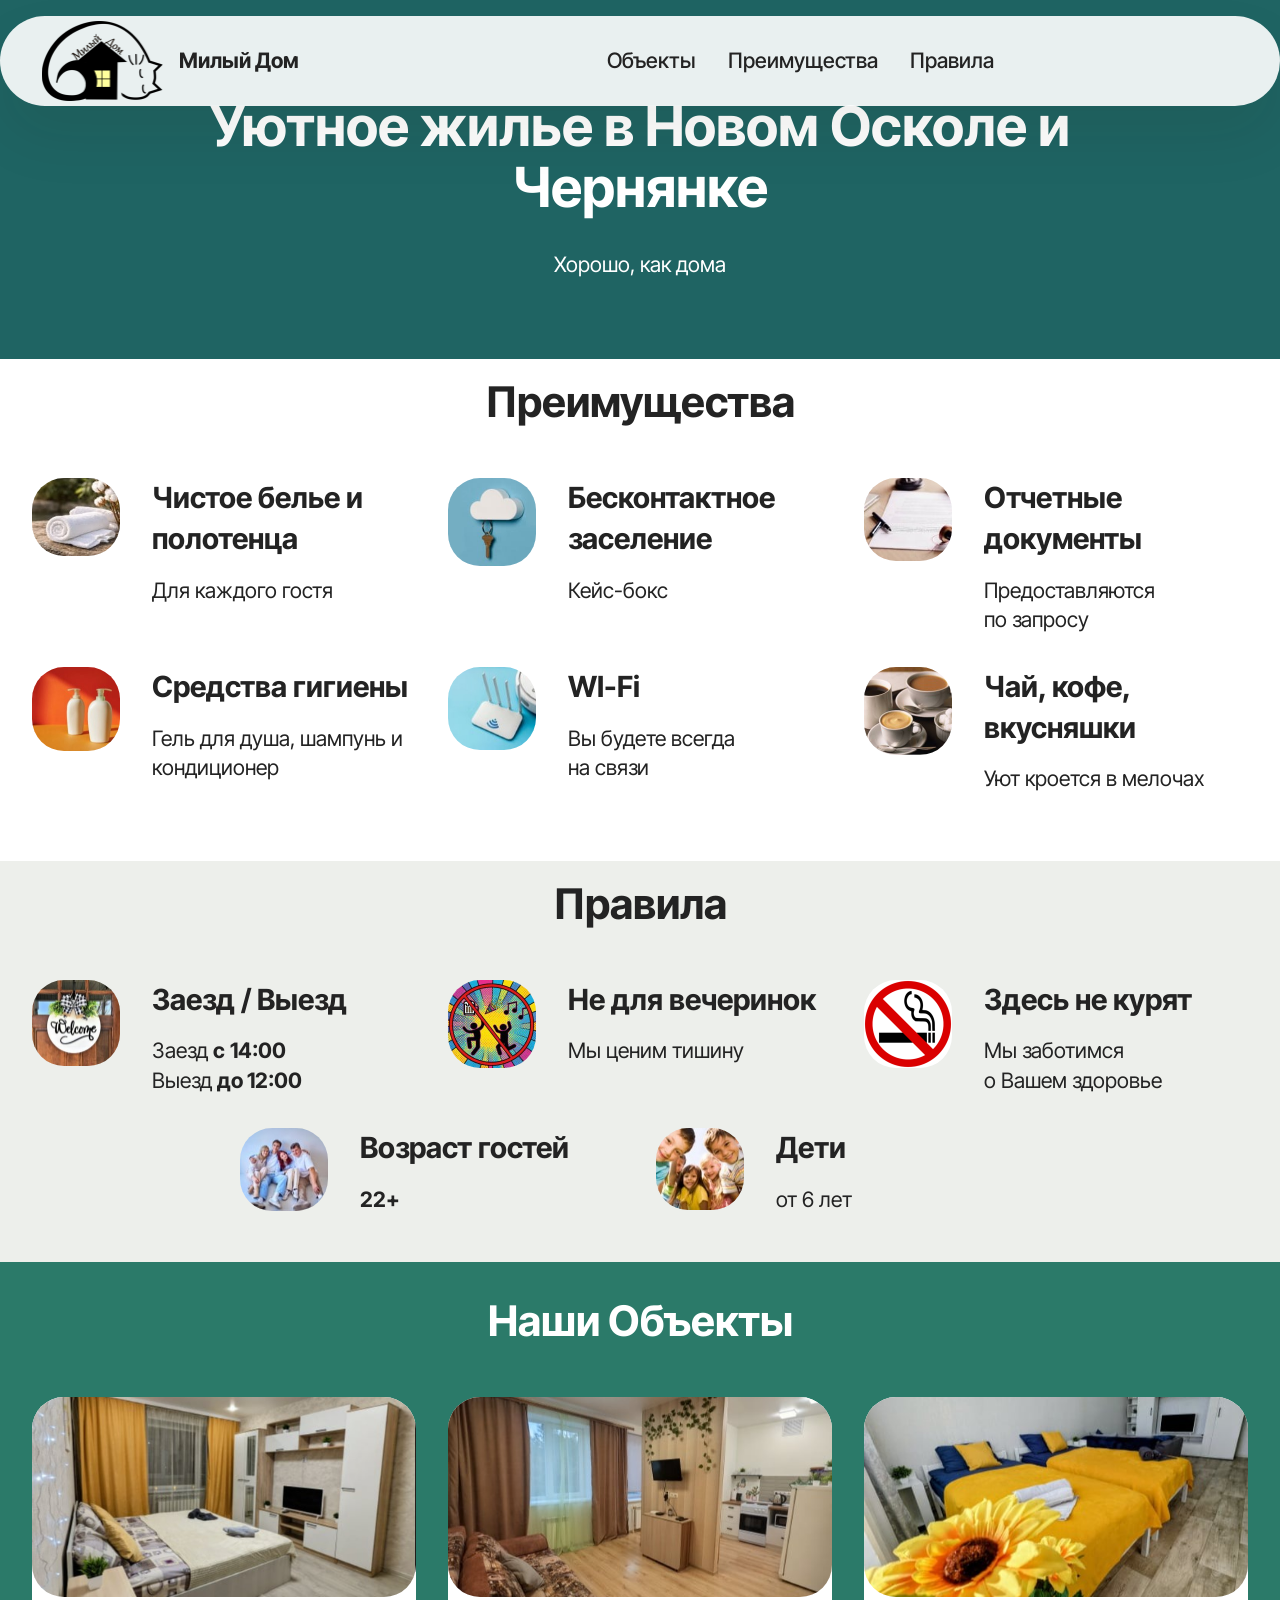
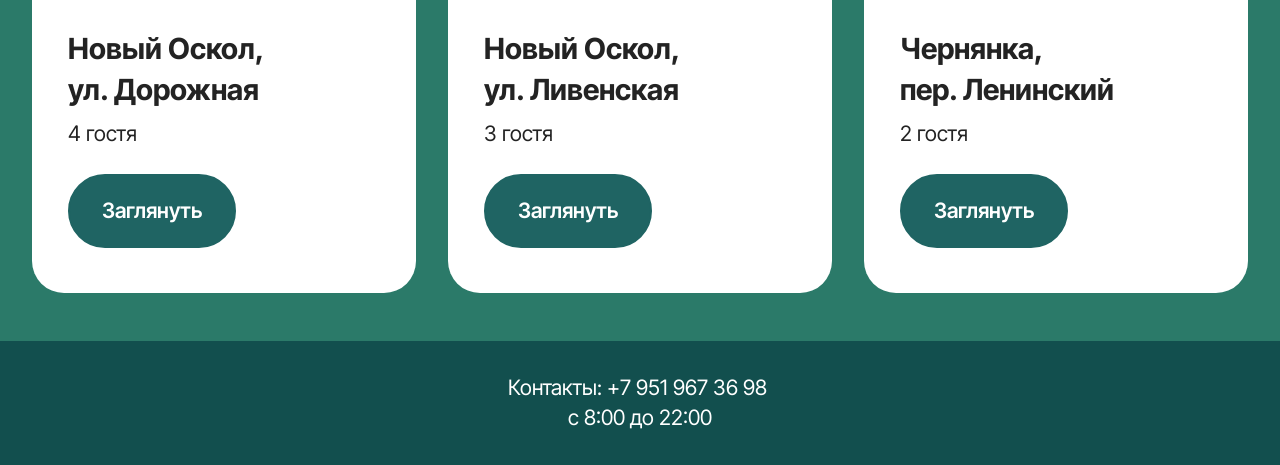
==== index.html @ 1090e9d9 "Add files via upload" ====
<!DOCTYPE html>
<html  >
<head>
  
  <meta charset="UTF-8">
  <meta http-equiv="X-UA-Compatible" content="IE=edge">
  <meta name="generator" content="Mobirise v6.1.12, mobirise.com">
  <meta name="viewport" content="width=device-width, initial-scale=1, minimum-scale=1">
  <link rel="shortcut icon" href="assets/images/mily-dom-logo-128x84.png" type="image/x-icon">
  <meta name="description" content="Аренда квартир в Новом Осколе и Чернянке посуточно от 2500 руб. Реальные фото, отчетные документы, чистота, wi-fi.">
  
  
  <title>"Милый Дом" Квартиры посуточно Новый Оскол, Чернянка</title>
  <link rel="stylesheet" href="assets/web/assets/mobirise-icons2/mobirise2.css">
  <link rel="stylesheet" href="assets/bootstrap/css/bootstrap.min.css">
  <link rel="stylesheet" href="assets/animatecss/animate.css">
  <link rel="stylesheet" href="assets/dropdown/css/style.css">
  <link rel="stylesheet" href="assets/theme/css/style.css">
  <link rel="preload" href="https://fonts.googleapis.com/css?family=Inter+Tight:100,200,300,400,500,600,700,800,900,100i,200i,300i,400i,500i,600i,700i,800i,900i&display=swap" as="style" onload="this.onload=null;this.rel='stylesheet'">
  <noscript><link rel="stylesheet" href="https://fonts.googleapis.com/css?family=Inter+Tight:100,200,300,400,500,600,700,800,900,100i,200i,300i,400i,500i,600i,700i,800i,900i&display=swap"></noscript>
  <link rel="preload" as="style" href="assets/mobirise/css/mbr-additional.css?v=zKwtSG"><link rel="stylesheet" href="assets/mobirise/css/mbr-additional.css?v=zKwtSG" type="text/css">

  
  
  
</head>
<body>
  
  <section data-bs-version="5.1" class="menu menu2 cid-tJS6tZXiPa" once="menu" id="menu02-0">
	

	<nav class="navbar navbar-dropdown navbar-fixed-top navbar-expand-lg">
		<div class="container">
			<div class="navbar-brand">
				<span class="navbar-logo">
					
						<img src="assets/images/mily-dom-logo-243x160.png" alt="Уютно там, где мурчишь :)" style="height: 5rem;">
					
				</span>
				<span class="navbar-caption-wrap"><a class="navbar-caption text-black text-primary display-4" href="index.html#header05-1">Милый Дом</a></span>
			</div>
			<button class="navbar-toggler" type="button" data-toggle="collapse" data-bs-toggle="collapse" data-target="#navbarSupportedContent" data-bs-target="#navbarSupportedContent" aria-controls="navbarNavAltMarkup" aria-expanded="false" aria-label="Toggle navigation">
				<div class="hamburger">
					<span></span>
					<span></span>
					<span></span>
					<span></span>
				</div>
			</button>
			<div class="collapse navbar-collapse" id="navbarSupportedContent">
				<ul class="navbar-nav nav-dropdown nav-right" data-app-modern-menu="true"><li class="nav-item">
						<a class="nav-link link text-black text-primary display-4" href="index.html#features04-w" aria-expanded="false">Объекты</a>
					</li><li class="nav-item">
						<a class="nav-link link text-black text-primary display-4" href="index.html#features015-m">Преимущества</a>
					</li><li class="nav-item"><a class="nav-link link text-black text-primary display-4" href="index.html#features015-1i">Правила</a></li></ul>
				
				
			</div>
		</div>
	</nav>
</section>

<section data-bs-version="5.1" class="header5 cid-tJS6uM4N87" id="header05-1">
	

	
	
	
	<div class="align-center container">
		<div class="row justify-content-center">
			<div class="col-md-12 col-lg-9">
				<h1 class="mbr-section-title mbr-fonts-style mb-4 display-1"><strong>Уютное жилье в Новом Осколе и Чернянке</strong></h1>
				<p class="mbr-text mbr-fonts-style mb-4 display-7">Хорошо, как дома</p>
				
			</div>
		</div>
		<div class="row mt-5 justify-content-center">
			
		</div>
	</div>
</section>

<section data-bs-version="5.1" class="features15 cid-tLek7gQhG7" id="features015-m">
	

	
	
	<div class="container">
		<div class="mbr-section-head mb-5">
			<h2 class="mbr-section-title mbr-fonts-style align-center mb-0 display-2">
			  <strong>Преимущества</strong></h2>
			
		  </div>
		<div class="row justify-content-center">
			<div class="item features-without-image col-12 col-lg-4 active">
				<div class="item-wrapper">
					<div class="img-wrapper">
						<img src="assets/images/chistoe-belyo-6-176x120.jpeg" alt="Чистое белье и полотенца" data-slide-to="0" data-bs-slide-to="0">
					</div>
					<div class="card-box">
						<h3 class="card-title mbr-fonts-style mb-3 display-5">
							<strong>Чистое белье и полотенца</strong></h3>
						<h5 class="card-text mbr-fonts-style display-7">Для каждого гостя</h5>
					</div>
				</div>
			</div>
			<div class="item features-without-image col-12 col-lg-4">
				<div class="item-wrapper">
					<div class="img-wrapper">
						<img src="assets/images/beskontaknoe-zaseleniye-3-176x144.jpeg" alt="Бесконтактное заселение" data-slide-to="3" data-bs-slide-to="4">
					</div>
					<div class="card-box">
						<h3 class="card-title mbr-fonts-style mb-3 display-5"><strong>Бесконтактное заселение</strong></h3>
						<h5 class="card-text mbr-fonts-style display-7">Кейс-бокс</h5>
					</div>
				</div>
			</div><div class="item features-without-image col-12 col-lg-4">
				<div class="item-wrapper">
					<div class="img-wrapper">
						<img src="assets/images/otchetny-documents-3-176x118.jpeg" alt="Отчетные документы" data-slide-to="3" data-bs-slide-to="4">
					</div>
					<div class="card-box">
						<h3 class="card-title mbr-fonts-style mb-3 display-5"><strong>Отчетные документы</strong></h3>
						<h5 class="card-text mbr-fonts-style display-7">Предоставляются <br>по запросу</h5>
					</div>
				</div>
			</div><div class="item features-without-image col-12 col-lg-4">
				<div class="item-wrapper">
					<div class="img-wrapper">
						<img src="assets/images/amenities-3-176x187.jpeg" alt="Средства гигиены" data-slide-to="4" data-bs-slide-to="3">
					</div>
					<div class="card-box">
						<h3 class="card-title mbr-fonts-style mb-3 display-5"><strong>Средства гигиены</strong></h3>
						<h5 class="card-text mbr-fonts-style display-7">
							Гель для душа, шампунь и кондиционер<br><br></h5>
					</div>
				</div>
			</div><div class="item features-without-image col-12 col-lg-4">
				<div class="item-wrapper">
					<div class="img-wrapper">
						<img src="assets/images/wi-fi-3-176x117.jpeg" alt="Wi-Fi" data-slide-to="5" data-bs-slide-to="5">
					</div>
					<div class="card-box">
						<h3 class="card-title mbr-fonts-style mb-3 display-5"><strong>WI-Fi</strong></h3>
						<h5 class="card-text mbr-fonts-style display-7">Вы будете всегда<br> на связи</h5>
					</div>
				</div>
			</div><div class="item features-without-image col-12 col-lg-4">
				<div class="item-wrapper">
					<div class="img-wrapper">
						<img src="assets/images/tea-coffee-3-176x176.jpeg" alt="Чай, кофе, вкусняшки" data-slide-to="5" data-bs-slide-to="6">
					</div>
					<div class="card-box">
						<h3 class="card-title mbr-fonts-style mb-3 display-5"><strong>Чай, кофе, вкусняшки</strong></h3>
						<h5 class="card-text mbr-fonts-style display-7">Уют кроется в мелочах</h5>
					</div>
				</div>
			</div>
			
		</div>
	</div>
</section>

<section data-bs-version="5.1" class="features15 cid-vuCj6o83oD" id="features015-1i">
	

	
	
	<div class="container">
		<div class="mbr-section-head mb-5">
			<h2 class="mbr-section-title mbr-fonts-style align-center mb-0 display-2">
			  <strong>Правила</strong></h2>
			
		  </div>
		<div class="row justify-content-center">
			<div class="item features-without-image col-12 col-lg-4 active">
				<div class="item-wrapper">
					<div class="img-wrapper">
						<img src="assets/images/check-in-check-out-2-176x217.jpeg" alt="Заезд с 14:00  Выезд до 12:00" data-slide-to="0" data-bs-slide-to="0">
					</div>
					<div class="card-box">
						<h3 class="card-title mbr-fonts-style mb-3 display-5">
							<strong>Заезд / Выезд</strong></h3>
						<h5 class="card-text mbr-fonts-style display-7">Заезд <strong>с</strong> <strong>14:00</strong><br>Выезд <strong>до 12:00</strong></h5>
					</div>
				</div>
			</div>
			<div class="item features-without-image col-12 col-lg-4">
				<div class="item-wrapper">
					<div class="img-wrapper">
						<img src="assets/images/no-parties-1-176x176.jpeg" alt="Не для вечеринок" data-slide-to="3" data-bs-slide-to="4">
					</div>
					<div class="card-box">
						<h3 class="card-title mbr-fonts-style mb-3 display-5"><strong>Не для вечеринок</strong></h3>
						<h5 class="card-text mbr-fonts-style display-7">Мы ценим тишину</h5>
					</div>
				</div>
			</div><div class="item features-without-image col-12 col-lg-4">
				<div class="item-wrapper">
					<div class="img-wrapper">
						<img src="assets/images/no-smoking-176x176.png" alt="Запрещено курить" data-slide-to="2" data-bs-slide-to="2">
					</div>
					<div class="card-box">
						<h3 class="card-title mbr-fonts-style mb-3 display-5"><strong>Здесь не курят</strong></h3>
						<h5 class="card-text mbr-fonts-style display-7">Мы заботимся<br> о Вашем здоровье</h5>
					</div>
				</div>
			</div><div class="item features-without-image col-12 col-lg-4">
				<div class="item-wrapper">
					<div class="img-wrapper">
						<img src="assets/images/guests-age-3-176x117.jpeg" alt="Возраст гостей 22+" data-slide-to="3" data-bs-slide-to="3">
					</div>
					<div class="card-box">
						<h3 class="card-title mbr-fonts-style mb-3 display-5"><strong>Возраст гостей</strong></h3>
						<h5 class="card-text mbr-fonts-style display-7"><strong>22+</strong></h5>
					</div>
				</div>
			</div><div class="item features-without-image col-12 col-lg-4">
				<div class="item-wrapper">
					<div class="img-wrapper">
						<img src="assets/images/kids-age-above6-4-176x133.jpeg" alt="Можно с детьми от 6 лет" data-slide-to="5" data-bs-slide-to="5">
					</div>
					<div class="card-box">
						<h3 class="card-title mbr-fonts-style mb-3 display-5"><strong>Дети</strong></h3>
						<h5 class="card-text mbr-fonts-style display-7">от 6 лет</h5>
					</div>
				</div>
			</div>
			
		</div>
	</div>
</section>

<section data-bs-version="5.1" class="features4 cid-tMlEXTHLbS" id="features04-w">
	
	
	<div class="container">
		<div class="row justify-content-center">
			<div class="col-12 content-head">
				<div class="mbr-section-head mb-5">
					<h2 class="mbr-section-title mbr-fonts-style align-center mb-0 display-2"><strong>Наши Объекты</strong></h2>
					
					
				</div>
			</div>
		</div>
		<div class="row">
			<div class="item features-image col-12 col-md-6 col-lg-4">
				<div class="item-wrapper">
					<div class="item-img">
						<img src="assets/images/novy-oskol-dorozhnaya-main-room-503x379.jpeg" alt="Новый Оскол ул.Дорожная">
					</div>
					<div class="item-content">
						<h3 class="item-title mbr-fonts-style display-5">
							<strong>Новый Оскол, </strong><br><strong>ул. Дорожная</strong></h3>
						
						<p class="mbr-text mbr-fonts-style display-7">4 гостя</p>
						<div class="mbr-section-btn item-footer"><a href="Novy_Oskol_Dorozhnaya.html" class="btn item-btn btn-primary display-7">Заглянуть</a></div>
					</div>

				</div>
			</div>
			<div class="item features-image col-12 col-md-6 col-lg-4">
				<div class="item-wrapper">
					<div class="item-img">
						<img src="assets/images/novy-oskol-livenskaya-main-room-508x381.jpeg" alt="Новый Оскол Ливенская комната">
					</div>
					<div class="item-content">
						<h3 class="item-title mbr-fonts-style display-5"><strong>Новый Оскол,
</strong><div><strong>ул. Ливенская</strong></div></h3>
						
						<p class="mbr-text mbr-fonts-style display-7">
							3 гостя</p>
						<div class="mbr-section-btn item-footer"><a href="Novy_Oskol_Livenskaya.html" class="btn item-btn btn-primary display-7">Заглянуть</a></div>
					</div>
				</div>
			</div>
			<div class="item features-image col-12 col-md-6 col-lg-4">
				<div class="item-wrapper">
					<div class="item-img">
						<img src="assets/images/chernyanka-leninisky-main-room-468x335.jpeg" alt="Чернянка Ленинский комната_">
					</div>
					<div class="item-content">
						<h3 class="item-title mbr-fonts-style display-5">
							<strong>Чернянка,</strong><br><strong>пер. Ленинский</strong></h3>
						
						<p class="mbr-text mbr-fonts-style display-7">
							2 гостя<br>
						</p>
						<div class="mbr-section-btn item-footer"><a href="Chernyanka_Leninsky.html" class="btn item-btn btn-primary display-7">Заглянуть</a></div>
					</div>
				</div>
			</div>
		</div>
	</div>
</section>

<section data-bs-version="5.1" class="footer4 cid-vuKgusyqBC" once="footers" id="footer04-2f">

    

    

    <div class="container">
        <div class="media-container-row align-center mbr-white">
            <div class="col-12">
                <p class="mbr-text mb-0 mbr-fonts-style display-7">Контакты: +7 951 967 36 98&nbsp;<br>с 8:00 до 22:00</p>
            </div>
        </div>
    </div>

<script src="assets/bootstrap/js/bootstrap.bundle.min.js"></script>  <script src="assets/smoothscroll/smooth-scroll.js"></script>  <script src="assets/ytplayer/index.js"></script>  <script src="assets/dropdown/js/navbar-dropdown.js"></script>  <script src="assets/theme/js/script.js"></script>  
  
  
 <div id="scrollToTop" class="scrollToTop mbr-arrow-up"><a style="text-align: center;"><i class="mbr-arrow-up-icon mbr-arrow-up-icon-cm cm-icon cm-icon-smallarrow-up"></i></a></div>
    <input name="animation" type="hidden">
  </body>
</html>
---- assets/web/assets/mobirise-icons2/mobirise2.css ----
@font-face {
  font-family: 'Moririse2';
  font-display: swap;
  src:  url('mobirise2.eot?f2bix4');
  src:  url('mobirise2.eot?f2bix4#iefix') format('embedded-opentype'),
    url('mobirise2.woff2?f2bix4') format('woff2'),
    url('mobirise2.woff?f2bix4') format('woff'),
    url('mobirise2.ttf?f2bix4') format('truetype'),
    url('mobirise2.svg?f2bix4#mobirise2') format('svg');
  font-weight: normal;
  font-style: normal;
}

[class^="mobi-"], [class*=" mobi-"] {
  /* use !important to prevent issues with browser extensions that change fonts */
  font-family: 'Moririse2' !important;
  speak: none;
  font-style: normal;
  font-weight: normal;
  font-variant: normal;
  text-transform: none;
  line-height: 1;

  /* Better Font Rendering =========== */
  -webkit-font-smoothing: antialiased;
  -moz-osx-font-smoothing: grayscale;
}

.mobi-mbri-add-submenu:before {
  content: "\e900";
}
.mobi-mbri-alert:before {
  content: "\e901";
}
.mobi-mbri-align-center:before {
  content: "\e902";
}
.mobi-mbri-align-justify:before {
  content: "\e903";
}
.mobi-mbri-align-left:before {
  content: "\e904";
}
.mobi-mbri-align-right:before {
  content: "\e905";
}
.mobi-mbri-android:before {
  content: "\e906";
}
.mobi-mbri-apple:before {
  content: "\e907";
}
.mobi-mbri-arrow-down:before {
  content: "\e908";
}
.mobi-mbri-arrow-next:before {
  content: "\e909";
}
.mobi-mbri-arrow-prev:before {
  content: "\e90a";
}
.mobi-mbri-arrow-up:before {
  content: "\e90b";
}
.mobi-mbri-bold:before {
  content: "\e90c";
}
.mobi-mbri-bookmark:before {
  content: "\e90d";
}
.mobi-mbri-bootstrap:before {
  content: "\e90e";
}
.mobi-mbri-briefcase:before {
  content: "\e90f";
}
.mobi-mbri-browse:before {
  content: "\e910";
}
.mobi-mbri-bulleted-list:before {
  content: "\e911";
}
.mobi-mbri-calendar:before {
  content: "\e912";
}
.mobi-mbri-camera:before {
  content: "\e913";
}
.mobi-mbri-cart-add:before {
  content: "\e914";
}
.mobi-mbri-cart-full:before {
  content: "\e915";
}
.mobi-mbri-cash:before {
  content: "\e916";
}
.mobi-mbri-change-style:before {
  content: "\e917";
}
.mobi-mbri-chat:before {
  content: "\e918";
}
.mobi-mbri-clock:before {
  content: "\e919";
}
.mobi-mbri-close:before {
  content: "\e91a";
}
.mobi-mbri-cloud:before {
  content: "\e91b";
}
.mobi-mbri-code:before {
  content: "\e91c";
}
.mobi-mbri-contact-form:before {
  content: "\e91d";
}
.mobi-mbri-credit-card:before {
  content: "\e91e";
}
.mobi-mbri-cursor-click:before {
  content: "\e91f";
}
.mobi-mbri-cust-feedback:before {
  content: "\e920";
}
.mobi-mbri-database:before {
  content: "\e921";
}
.mobi-mbri-delivery:before {
  content: "\e922";
}
.mobi-mbri-desktop:before {
  content: "\e923";
}
.mobi-mbri-devices:before {
  content: "\e924";
}
.mobi-mbri-down:before {
  content: "\e925";
}
.mobi-mbri-download-2:before {
  content: "\e926";
}
.mobi-mbri-download:before {
  content: "\e927";
}
.mobi-mbri-drag-n-drop-2:before {
  content: "\e928";
}
.mobi-mbri-drag-n-drop:before {
  content: "\e929";
}
.mobi-mbri-edit-2:before {
  content: "\e92a";
}
.mobi-mbri-edit:before {
  content: "\e92b";
}
.mobi-mbri-error:before {
  content: "\e92c";
}
.mobi-mbri-extension:before {
  content: "\e92d";
}
.mobi-mbri-features:before {
  content: "\e92e";
}
.mobi-mbri-file:before {
  content: "\e92f";
}
.mobi-mbri-flag:before {
  content: "\e930";
}
.mobi-mbri-folder:before {
  content: "\e931";
}
.mobi-mbri-gift:before {
  content: "\e932";
}
.mobi-mbri-github:before {
  content: "\e933";
}
.mobi-mbri-globe-2:before {
  content: "\e934";
}
.mobi-mbri-globe:before {
  content: "\e935";
}
.mobi-mbri-growing-chart:before {
  content: "\e936";
}
.mobi-mbri-hearth:before {
  content: "\e937";
}
.mobi-mbri-help:before {
  content: "\e938";
}
.mobi-mbri-home:before {
  content: "\e939";
}
.mobi-mbri-hot-cup:before {
  content: "\e93a";
}
.mobi-mbri-idea:before {
  content: "\e93b";
}
.mobi-mbri-image-gallery:before {
  content: "\e93c";
}
.mobi-mbri-image-slider:before {
  content: "\e93d";
}
.mobi-mbri-info:before {
  content: "\e93e";
}
.mobi-mbri-italic:before {
  content: "\e93f";
}
.mobi-mbri-key:before {
  content: "\e940";
}
.mobi-mbri-laptop:before {
  content: "\e941";
}
.mobi-mbri-layers:before {
  content: "\e942";
}
.mobi-mbri-left-right:before {
  content: "\e943";
}
.mobi-mbri-left:before {
  content: "\e944";
}
.mobi-mbri-letter:before {
  content: "\e945";
}
.mobi-mbri-like:before {
  content: "\e946";
}
.mobi-mbri-link:before {
  content: "\e947";
}
.mobi-mbri-lock:before {
  content: "\e948";
}
.mobi-mbri-login:before {
  content: "\e949";
}
.mobi-mbri-logout:before {
  content: "\e94a";
}
.mobi-mbri-magic-stick:before {
  content: "\e94b";
}
.mobi-mbri-map-pin:before {
  content: "\e94c";
}
.mobi-mbri-menu:before {
  content: "\e94d";
}
.mobi-mbri-mobile-2:before {
  content: "\e94e";
}
.mobi-mbri-mobile-horizontal:before {
  content: "\e94f";
}
.mobi-mbri-mobile:before {
  content: "\e950";
}
.mobi-mbri-mobirise:before {
  content: "\e951";
}
.mobi-mbri-more-horizontal:before {
  content: "\e952";
}
.mobi-mbri-more-vertical:before {
  content: "\e953";
}
.mobi-mbri-music:before {
  content: "\e954";
}
.mobi-mbri-new-file:before {
  content: "\e955";
}
.mobi-mbri-numbered-list:before {
  content: "\e956";
}
.mobi-mbri-opened-folder:before {
  content: "\e957";
}
.mobi-mbri-pages:before {
  content: "\e958";
}
.mobi-mbri-paper-plane:before {
  content: "\e959";
}
.mobi-mbri-paperclip:before {
  content: "\e95a";
}
.mobi-mbri-phone:before {
  content: "\e95b";
}
.mobi-mbri-photo:before {
  content: "\e95c";
}
.mobi-mbri-photos:before {
  content: "\e95d";
}
.mobi-mbri-pin:before {
  content: "\e95e";
}
.mobi-mbri-play:before {
  content: "\e95f";
}
.mobi-mbri-plus:before {
  content: "\e960";
}
.mobi-mbri-preview:before {
  content: "\e961";
}
.mobi-mbri-print:before {
  content: "\e962";
}
.mobi-mbri-protect:before {
  content: "\e963";
}
.mobi-mbri-question:before {
  content: "\e964";
}
.mobi-mbri-quote-left:before {
  content: "\e965";
}
.mobi-mbri-quote-right:before {
  content: "\e966";
}
.mobi-mbri-redo:before {
  content: "\e967";
}
.mobi-mbri-refresh:before {
  content: "\e968";
}
.mobi-mbri-responsive-2:before {
  content: "\e969";
}
.mobi-mbri-responsive:before {
  content: "\e96a";
}
.mobi-mbri-right:before {
  content: "\e96b";
}
.mobi-mbri-rocket:before {
  content: "\e96c";
}
.mobi-mbri-sad-face:before {
  content: "\e96d";
}
.mobi-mbri-sale:before {
  content: "\e96e";
}
.mobi-mbri-save:before {
  content: "\e96f";
}
.mobi-mbri-search:before {
  content: "\e970";
}
.mobi-mbri-setting-2:before {
  content: "\e971";
}
.mobi-mbri-setting-3:before {
  content: "\e972";
}
.mobi-mbri-setting:before {
  content: "\e973";
}
.mobi-mbri-share:before {
  content: "\e974";
}
.mobi-mbri-shopping-bag:before {
  content: "\e975";
}
.mobi-mbri-shopping-basket:before {
  content: "\e976";
}
.mobi-mbri-shopping-cart:before {
  content: "\e977";
}
.mobi-mbri-sites:before {
  content: "\e978";
}
.mobi-mbri-smile-face:before {
  content: "\e979";
}
.mobi-mbri-speed:before {
  content: "\e97a";
}
.mobi-mbri-star:before {
  content: "\e97b";
}
.mobi-mbri-success:before {
  content: "\e97c";
}
.mobi-mbri-sun:before {
  content: "\e97d";
}
.mobi-mbri-sun2:before {
  content: "\e97e";
}
.mobi-mbri-tablet-vertical:before {
  content: "\e97f";
}
.mobi-mbri-tablet:before {
  content: "\e980";
}
.mobi-mbri-target:before {
  content: "\e981";
}
.mobi-mbri-timer:before {
  content: "\e982";
}
.mobi-mbri-to-ftp:before {
  content: "\e983";
}
.mobi-mbri-to-local-drive:before {
  content: "\e984";
}
.mobi-mbri-touch-swipe:before {
  content: "\e985";
}
.mobi-mbri-touch:before {
  content: "\e986";
}
.mobi-mbri-trash:before {
  content: "\e987";
}
.mobi-mbri-underline:before {
  content: "\e988";
}
.mobi-mbri-undo:before {
  content: "\e989";
}
.mobi-mbri-unlink:before {
  content: "\e98a";
}
.mobi-mbri-unlock:before {
  content: "\e98b";
}
.mobi-mbri-up-down:before {
  content: "\e98c";
}
.mobi-mbri-up:before {
  content: "\e98d";
}
.mobi-mbri-update:before {
  content: "\e98e";
}
.mobi-mbri-upload-2:before {
  content: "\e98f";
}
.mobi-mbri-upload:before {
  content: "\e990";
}
.mobi-mbri-user-2:before {
  content: "\e991";
}
.mobi-mbri-user:before {
  content: "\e992";
}
.mobi-mbri-users:before {
  content: "\e993";
}
.mobi-mbri-video-play:before {
  content: "\e994";
}
.mobi-mbri-video:before {
  content: "\e995";
}
.mobi-mbri-watch:before {
  content: "\e996";
}
.mobi-mbri-website-theme-2:before {
  content: "\e997";
}
.mobi-mbri-website-theme:before {
  content: "\e998";
}
.mobi-mbri-wifi:before {
  content: "\e999";
}
.mobi-mbri-windows:before {
  content: "\e99a";
}
.mobi-mbri-zoom-in:before {
  content: "\e99b";
}
.mobi-mbri-zoom-out:before {
  content: "\e99c";
}
---- assets/dropdown/css/style.css ----
.navbar-dropdown {
  left: 0;
  padding: 0;
  position: absolute;
  right: 0;
  top: 0;
  transition: all 0.45s ease;
  z-index: 1030;
  background: #282828; }
  .navbar-dropdown .navbar-logo {
    margin-right: 0.8rem;
    transition: margin 0.3s ease-in-out;
    vertical-align: middle; }
    .navbar-dropdown .navbar-logo img {
      height: 3.125rem;
      transition: all 0.3s ease-in-out; }
    .navbar-dropdown .navbar-logo.mbr-iconfont {
      font-size: 3.125rem;
      line-height: 3.125rem; }
  .navbar-dropdown .navbar-caption {
    font-weight: 700;
    white-space: normal;
    vertical-align: -4px;
    line-height: 3.125rem !important; }
    .navbar-dropdown .navbar-caption, .navbar-dropdown .navbar-caption:hover {
      color: inherit;
      text-decoration: none; }
  .navbar-dropdown .mbr-iconfont + .navbar-caption {
    vertical-align: -1px; }
  .navbar-dropdown.navbar-fixed-top {
    position: fixed; }
  .navbar-dropdown .navbar-brand span {
    vertical-align: -4px; }
  .navbar-dropdown.bg-color.transparent {
    background: none; }
  .navbar-dropdown.navbar-short .navbar-brand {
    padding: 0.625rem 0; }
    .navbar-dropdown.navbar-short .navbar-brand span {
      vertical-align: -1px; }
  .navbar-dropdown.navbar-short .navbar-caption {
    line-height: 2.375rem !important;
    vertical-align: -2px; }
  .navbar-dropdown.navbar-short .navbar-logo {
    margin-right: 0.5rem; }
    .navbar-dropdown.navbar-short .navbar-logo img {
      height: 2.375rem; }
    .navbar-dropdown.navbar-short .navbar-logo.mbr-iconfont {
      font-size: 2.375rem;
      line-height: 2.375rem; }
  .navbar-dropdown.navbar-short .mbr-table-cell {
    height: 3.625rem; }
  .navbar-dropdown .navbar-close {
    left: 0.6875rem;
    position: fixed;
    top: 0.75rem;
    z-index: 1000; }
  .navbar-dropdown .hamburger-icon {
    content: "";
    display: inline-block;
    vertical-align: middle;
    width: 16px;
    -webkit-box-shadow: 0 -6px 0 1px #282828,0 0 0 1px #282828,0 6px 0 1px #282828;
    -moz-box-shadow: 0 -6px 0 1px #282828,0 0 0 1px #282828,0 6px 0 1px #282828;
    box-shadow: 0 -6px 0 1px #282828,0 0 0 1px #282828,0 6px 0 1px #282828; }

.dropdown-menu .dropdown-toggle[data-toggle="dropdown-submenu"]::after {
  border-bottom: 0.35em solid transparent;
  border-left: 0.35em solid;
  border-right: 0;
  border-top: 0.35em solid transparent;
  margin-left: 0.3rem; }

.dropdown-menu .dropdown-item:focus {
  outline: 0; }

.nav-dropdown {
  font-size: 0.75rem;
  font-weight: 500;
  height: auto !important; }
  .nav-dropdown .nav-btn {
    padding-left: 1rem; }
  .nav-dropdown .link {
    margin: .667em 1.667em;
    font-weight: 500;
    padding: 0;
    transition: color .2s ease-in-out; }
    .nav-dropdown .link.dropdown-toggle {
      margin-right: 2.583em; }
      .nav-dropdown .link.dropdown-toggle::after {
        margin-left: .25rem;
        border-top: 0.35em solid;
        border-right: 0.35em solid transparent;
        border-left: 0.35em solid transparent;
        border-bottom: 0; }
      .nav-dropdown .link.dropdown-toggle[aria-expanded="true"] {
        margin: 0;
        padding: 0.667em 3.263em  0.667em 1.667em; }
  .nav-dropdown .link::after,
  .nav-dropdown .dropdown-item::after {
    color: inherit; }
  .nav-dropdown .btn {
    font-size: 0.75rem;
    font-weight: 700;
    letter-spacing: 0;
    margin-bottom: 0;
    padding-left: 1.25rem;
    padding-right: 1.25rem; }
  .nav-dropdown .dropdown-menu {
    border-radius: 0;
    border: 0;
    left: 0;
    margin: 0;
    padding-bottom: 1.25rem;
    padding-top: 1.25rem;
    position: relative; }
  .nav-dropdown .dropdown-submenu {
    margin-left: 0.125rem;
    top: 0; }
  .nav-dropdown .dropdown-item {
    font-weight: 500;
    line-height: 2;
    padding: 0.3846em 4.615em 0.3846em 1.5385em;
    position: relative;
    transition: color .2s ease-in-out, background-color .2s ease-in-out; }
    .nav-dropdown .dropdown-item::after {
      margin-top: -0.3077em;
      position: absolute;
      right: 1.1538em;
      top: 50%; }
    .nav-dropdown .dropdown-item:focus, .nav-dropdown .dropdown-item:hover {
      background: none; }

@media (max-width: 767px) {
  .nav-dropdown.navbar-toggleable-sm {
    bottom: 0;
    display: none;
    left: 0;
    overflow-x: hidden;
    position: fixed;
    top: 0;
    transform: translateX(-100%);
    -ms-transform: translateX(-100%);
    -webkit-transform: translateX(-100%);
    width: 18.75rem;
    z-index: 999; } }
.nav-dropdown.navbar-toggleable-xl {
  bottom: 0;
  display: none;
  left: 0;
  overflow-x: hidden;
  position: fixed;
  top: 0;
  transform: translateX(-100%);
  -ms-transform: translateX(-100%);
  -webkit-transform: translateX(-100%);
  width: 18.75rem;
  z-index: 999; }

.nav-dropdown-sm {
  display: block !important;
  overflow-x: hidden;
  overflow: auto;
  padding-top: 3.875rem; }
  .nav-dropdown-sm::after {
    content: "";
    display: block;
    height: 3rem;
    width: 100%; }
  .nav-dropdown-sm.collapse.in ~ .navbar-close {
    display: block !important; }
  .nav-dropdown-sm.collapsing, .nav-dropdown-sm.collapse.in {
    transform: translateX(0);
    -ms-transform: translateX(0);
    -webkit-transform: translateX(0);
    transition: all 0.25s ease-out;
    -webkit-transition: all 0.25s ease-out;
    background: #282828; }
  .nav-dropdown-sm.collapsing[aria-expanded="false"] {
    transform: translateX(-100%);
    -ms-transform: translateX(-100%);
    -webkit-transform: translateX(-100%); }
  .nav-dropdown-sm .nav-item {
    display: block;
    margin-left: 0 !important;
    padding-left: 0; }
  .nav-dropdown-sm .link,
  .nav-dropdown-sm .dropdown-item {
    border-top: 1px dotted rgba(255, 255, 255, 0.1);
    font-size: 0.8125rem;
    line-height: 1.6;
    margin: 0 !important;
    padding: 0.875rem 2.4rem 0.875rem 1.5625rem !important;
    position: relative;
    white-space: normal; }
    .nav-dropdown-sm .link:focus, .nav-dropdown-sm .link:hover,
    .nav-dropdown-sm .dropdown-item:focus,
    .nav-dropdown-sm .dropdown-item:hover {
      background: rgba(0, 0, 0, 0.2) !important;
      color: #c0a375; }
  .nav-dropdown-sm .nav-btn {
    position: relative;
    padding: 1.5625rem 1.5625rem 0 1.5625rem; }
    .nav-dropdown-sm .nav-btn::before {
      border-top: 1px dotted rgba(255, 255, 255, 0.1);
      content: "";
      left: 0;
      position: absolute;
      top: 0;
      width: 100%; }
    .nav-dropdown-sm .nav-btn + .nav-btn {
      padding-top: 0.625rem; }
      .nav-dropdown-sm .nav-btn + .nav-btn::before {
        display: none; }
  .nav-dropdown-sm .btn {
    padding: 0.625rem 0; }
  .nav-dropdown-sm .dropdown-toggle[data-toggle="dropdown-submenu"]::after {
    margin-left: .25rem;
    border-top: 0.35em solid;
    border-right: 0.35em solid transparent;
    border-left: 0.35em solid transparent;
    border-bottom: 0; }
  .nav-dropdown-sm .dropdown-toggle[data-toggle="dropdown-submenu"][aria-expanded="true"]::after {
    border-top: 0;
    border-right: 0.35em solid transparent;
    border-left: 0.35em solid transparent;
    border-bottom: 0.35em solid; }
  .nav-dropdown-sm .dropdown-menu {
    margin: 0;
    padding: 0;
    position: relative;
    top: 0;
    left: 0;
    width: 100%;
    border: 0;
    float: none;
    border-radius: 0;
    background: none; }
  .nav-dropdown-sm .dropdown-submenu {
    left: 100%;
    margin-left: 0.125rem;
    margin-top: -1.25rem;
    top: 0; }

.navbar-toggleable-sm .nav-dropdown .dropdown-menu {
  position: absolute; }

.navbar-toggleable-sm .nav-dropdown .dropdown-submenu {
  left: 100%;
  margin-left: 0.125rem;
  margin-top: -1.25rem;
  top: 0; }

.navbar-toggleable-sm.opened .nav-dropdown .dropdown-menu {
  position: relative; }

.navbar-toggleable-sm.opened .nav-dropdown .dropdown-submenu {
  left: 0;
  margin-left: 00rem;
  margin-top: 0rem;
  top: 0; }

.is-builder .nav-dropdown.collapsing {
  transition: none !important; }
---- assets/theme/css/style.css ----
@charset "UTF-8";
section {
  background-color: #ffffff;
}

body {
  font-style: normal;
  line-height: 1.5;
  font-weight: 400;
  color: #232323;
  position: relative;
}

button {
  background-color: transparent;
  border-color: transparent;
}

.embla__button,
.carousel-control {
  background-color: #edefea !important;
  opacity: 0.8 !important;
  color: #464845 !important;
  border-color: #edefea !important;
}

.carousel .close,
.modalWindow .close {
  background-color: #edefea !important;
  color: #464845 !important;
  border-color: #edefea !important;
  opacity: 0.8 !important;
}

.carousel .close:hover,
.modalWindow .close:hover {
  opacity: 1 !important;
}

.carousel-indicators li {
  background-color: #edefea !important;
  border: 2px solid #464845 !important;
}

.carousel-indicators li:hover,
.carousel-indicators li:active {
  opacity: 0.8 !important;
}

.embla__button:hover,
.carousel-control:hover {
  background-color: #edefea !important;
  opacity: 1 !important;
}

.modalWindow-video-container {
  height: 80%;
}

section,
.container,
.container-fluid {
  position: relative;
  word-wrap: break-word;
}

a.mbr-iconfont:hover {
  text-decoration: none;
}

.article .lead p,
.article .lead ul,
.article .lead ol,
.article .lead pre,
.article .lead blockquote {
  margin-bottom: 0;
}

a {
  font-style: normal;
  font-weight: 400;
  cursor: pointer;
}
a, a:hover {
  text-decoration: none;
}

.mbr-section-title {
  font-style: normal;
  line-height: 1.3;
}

.mbr-section-subtitle {
  line-height: 1.3;
}

.mbr-text {
  font-style: normal;
  line-height: 1.7;
}

h1,
h2,
h3,
h4,
h5,
h6,
.display-1,
.display-2,
.display-4,
.display-5,
.display-7,
span,
p,
a {
  line-height: 1;
  word-break: break-word;
  word-wrap: break-word;
  font-weight: 400;
}

b,
strong {
  font-weight: bold;
}

input:-webkit-autofill, input:-webkit-autofill:hover, input:-webkit-autofill:focus, input:-webkit-autofill:active {
  transition-delay: 9999s;
  -webkit-transition-property: background-color, color;
  transition-property: background-color, color;
}

textarea[type=hidden] {
  display: none;
}

section {
  background-position: 50% 50%;
  background-repeat: no-repeat;
  background-size: cover;
}
section .mbr-background-video,
section .mbr-background-video-preview {
  position: absolute;
  bottom: 0;
  left: 0;
  right: 0;
  top: 0;
}

.hidden {
  visibility: hidden;
}

.mbr-z-index20 {
  z-index: 20;
}

/*! Base colors */
.mbr-white {
  color: #ffffff;
}

.mbr-black {
  color: #111111;
}

.mbr-bg-white {
  background-color: #ffffff;
}

.mbr-bg-black {
  background-color: #000000;
}

/*! Text-aligns */
.align-left {
  text-align: left;
}

.align-center {
  text-align: center;
}

.align-right {
  text-align: right;
}

/*! Font-weight  */
.mbr-light {
  font-weight: 300;
}

.mbr-regular {
  font-weight: 400;
}

.mbr-semibold {
  font-weight: 500;
}

.mbr-bold {
  font-weight: 700;
}

/*! Media  */
.media-content {
  flex-basis: 100%;
}

.media-container-row {
  display: flex;
  flex-direction: row;
  flex-wrap: wrap;
  justify-content: center;
  align-content: center;
  align-items: start;
}
.media-container-row .media-size-item {
  width: 400px;
}

.media-container-column {
  display: flex;
  flex-direction: column;
  flex-wrap: wrap;
  justify-content: center;
  align-content: center;
  align-items: stretch;
}
.media-container-column > * {
  width: 100%;
}

@media (min-width: 992px) {
  .media-container-row {
    flex-wrap: nowrap;
  }
}
figure {
  margin-bottom: 0;
  overflow: hidden;
}

figure[mbr-media-size] {
  transition: width 0.1s;
}

img,
iframe {
  display: block;
  width: 100%;
}

.card {
  background-color: transparent;
  border: none;
}

.card-box {
  width: 100%;
}

.card-img {
  text-align: center;
  flex-shrink: 0;
  -webkit-flex-shrink: 0;
}

.media {
  max-width: 100%;
  margin: 0 auto;
}

.mbr-figure {
  align-self: center;
}

.media-container > div {
  max-width: 100%;
}

.mbr-figure img,
.card-img img {
  width: 100%;
}

@media (max-width: 991px) {
  .media-size-item {
    width: auto !important;
  }
  .media {
    width: auto;
  }
  .mbr-figure {
    width: 100% !important;
  }
}
/*! Buttons */
.mbr-section-btn {
  margin-left: -0.6rem;
  margin-right: -0.6rem;
  font-size: 0;
}

.btn {
  font-weight: 600;
  border-width: 1px;
  font-style: normal;
  margin: 0.6rem 0.6rem;
  white-space: normal;
  transition: all 0.2s ease-in-out;
  display: inline-flex;
  align-items: center;
  justify-content: center;
  word-break: break-word;
}

.btn-sm {
  font-weight: 600;
  letter-spacing: 0px;
  transition: all 0.3s ease-in-out;
}

.btn-md {
  font-weight: 600;
  letter-spacing: 0px;
  transition: all 0.3s ease-in-out;
}

.btn-lg {
  font-weight: 600;
  letter-spacing: 0px;
  transition: all 0.3s ease-in-out;
}

.btn-form {
  margin: 0;
}
.btn-form:hover {
  cursor: pointer;
}

nav .mbr-section-btn {
  margin-left: 0rem;
  margin-right: 0rem;
}

/*! Btn icon margin */
.btn .mbr-iconfont,
.btn.btn-sm .mbr-iconfont {
  order: 1;
  cursor: pointer;
  margin-left: 0.5rem;
  vertical-align: sub;
}

.btn.btn-md .mbr-iconfont,
.btn.btn-md .mbr-iconfont {
  margin-left: 0.8rem;
}

.mbr-regular {
  font-weight: 400;
}

.mbr-semibold {
  font-weight: 500;
}

.mbr-bold {
  font-weight: 700;
}

[type=submit] {
  -webkit-appearance: none;
}

/*! Full-screen */
.mbr-fullscreen .mbr-overlay {
  min-height: 100vh;
}

.mbr-fullscreen {
  display: flex;
  display: -moz-flex;
  display: -ms-flex;
  display: -o-flex;
  align-items: center;
  min-height: 100vh;
  padding-top: 3rem;
  padding-bottom: 3rem;
}

/*! Map */
.map {
  height: 25rem;
  position: relative;
}
.map iframe {
  width: 100%;
  height: 100%;
}

/*! Scroll to top arrow */
.mbr-arrow-up {
  bottom: 25px;
  right: 90px;
  position: fixed;
  text-align: right;
  z-index: 5000;
  color: #ffffff;
  font-size: 22px;
}

.mbr-arrow-up a {
  background: rgba(0, 0, 0, 0.2);
  border-radius: 50%;
  color: #fff;
  display: inline-block;
  height: 60px;
  width: 60px;
  border: 2px solid #fff;
  outline-style: none !important;
  position: relative;
  text-decoration: none;
  transition: all 0.3s ease-in-out;
  cursor: pointer;
  text-align: center;
}
.mbr-arrow-up a:hover {
  background-color: rgba(0, 0, 0, 0.4);
}
.mbr-arrow-up a i {
  line-height: 60px;
}

.mbr-arrow-up-icon {
  display: block;
  color: #fff;
}

.mbr-arrow-up-icon::before {
  content: "›";
  display: inline-block;
  font-family: serif;
  font-size: 22px;
  line-height: 1;
  font-style: normal;
  position: relative;
  top: 6px;
  left: -4px;
  transform: rotate(-90deg);
}

/*! Arrow Down */
.mbr-arrow {
  position: absolute;
  bottom: 45px;
  left: 50%;
  width: 60px;
  height: 60px;
  cursor: pointer;
  background-color: rgba(80, 80, 80, 0.5);
  border-radius: 50%;
  transform: translateX(-50%);
}
@media (max-width: 767px) {
  .mbr-arrow {
    display: none;
  }
}
.mbr-arrow > a {
  display: inline-block;
  text-decoration: none;
  outline-style: none;
  animation: arrowdown 1.7s ease-in-out infinite;
  color: #ffffff;
}
.mbr-arrow > a > i {
  position: absolute;
  top: -2px;
  left: 15px;
  font-size: 2rem;
}

#scrollToTop a i::before {
  content: "";
  position: absolute;
  display: block;
  border-bottom: 2.5px solid #fff;
  border-left: 2.5px solid #fff;
  width: 27.8%;
  height: 27.8%;
  left: 50%;
  top: 51%;
  transform: translateY(-30%) translateX(-50%) rotate(135deg);
}

@keyframes arrowdown {
  0% {
    transform: translateY(0px);
  }
  50% {
    transform: translateY(-5px);
  }
  100% {
    transform: translateY(0px);
  }
}
@media (max-width: 500px) {
  .mbr-arrow-up {
    left: 0;
    right: 0;
    text-align: center;
  }
}
/*Gradients animation*/
@keyframes gradient-animation {
  from {
    background-position: 0% 100%;
    animation-timing-function: ease-in-out;
  }
  to {
    background-position: 100% 0%;
    animation-timing-function: ease-in-out;
  }
}
.bg-gradient {
  background-size: 200% 200%;
  animation: gradient-animation 5s infinite alternate;
  -webkit-animation: gradient-animation 5s infinite alternate;
}

.menu .navbar-brand {
  display: -webkit-flex;
}
.menu .navbar-brand span {
  display: flex;
  display: -webkit-flex;
}
.menu .navbar-brand .navbar-caption-wrap {
  display: -webkit-flex;
}
.menu .navbar-brand .navbar-logo img {
  display: -webkit-flex;
  width: auto;
}
@media (min-width: 768px) and (max-width: 991px) {
  .menu .navbar-toggleable-sm .navbar-nav {
    display: -ms-flexbox;
  }
}
@media (max-width: 991px) {
  .menu .navbar-collapse {
    max-height: 93.5vh;
  }
  .menu .navbar-collapse.show {
    overflow: auto;
  }
}
@media (min-width: 992px) {
  .menu .navbar-nav.nav-dropdown {
    display: -webkit-flex;
  }
  .menu .navbar-toggleable-sm .navbar-collapse {
    display: -webkit-flex !important;
  }
  .menu .collapsed .navbar-collapse {
    max-height: 93.5vh;
  }
  .menu .collapsed .navbar-collapse.show {
    overflow: auto;
  }
}
@media (max-width: 767px) {
  .menu .navbar-collapse {
    max-height: 80vh;
  }
}

.nav-link .mbr-iconfont {
  margin-right: 0.5rem;
}

.navbar {
  display: -webkit-flex;
  -webkit-flex-wrap: wrap;
  -webkit-align-items: center;
  -webkit-justify-content: space-between;
}

.navbar-collapse {
  -webkit-flex-basis: 100%;
  -webkit-flex-grow: 1;
  -webkit-align-items: center;
}

.nav-dropdown .link {
  padding: 0.667em 1.667em !important;
  margin: 0 !important;
}

.nav {
  display: -webkit-flex;
  -webkit-flex-wrap: wrap;
}

.row {
  display: -webkit-flex;
  -webkit-flex-wrap: wrap;
}

.justify-content-center {
  -webkit-justify-content: center;
}

.form-inline {
  display: -webkit-flex;
}

.card-wrapper {
  -webkit-flex: 1;
}

.carousel-control {
  z-index: 10;
  display: -webkit-flex;
}

.carousel-controls {
  display: -webkit-flex;
}

.media {
  display: -webkit-flex;
}

.form-group:focus {
  outline: none;
}

.jq-selectbox__select {
  padding: 7px 0;
  position: relative;
}

.jq-selectbox__dropdown {
  overflow: hidden;
  border-radius: 10px;
  position: absolute;
  top: 100%;
  left: 0 !important;
  width: 100% !important;
}

.jq-selectbox__trigger-arrow {
  right: 0;
  transform: translateY(-50%);
}

.jq-selectbox li {
  padding: 1.07em 0.5em;
}

input[type=range] {
  padding-left: 0 !important;
  padding-right: 0 !important;
}

.modal-dialog,
.modal-content {
  height: 100%;
}

.modal-dialog .carousel-inner {
  height: calc(100vh - 1.75rem);
}
@media (max-width: 575px) {
  .modal-dialog .carousel-inner {
    height: calc(100vh - 1rem);
  }
}

.carousel-item {
  text-align: center;
}

.carousel-item img {
  margin: auto;
}

.navbar-toggler {
  align-self: flex-start;
  padding: 0.25rem 0.75rem;
  font-size: 1.25rem;
  line-height: 1;
  background: transparent;
  border: 1px solid transparent;
  border-radius: 0.25rem;
}

.navbar-toggler:focus,
.navbar-toggler:hover {
  text-decoration: none;
  box-shadow: none;
}

.navbar-toggler-icon {
  display: inline-block;
  width: 1.5em;
  height: 1.5em;
  vertical-align: middle;
  content: "";
  background: no-repeat center center;
  background-size: 100% 100%;
}

.navbar-toggler-left {
  position: absolute;
  left: 1rem;
}

.navbar-toggler-right {
  position: absolute;
  right: 1rem;
}

.card-img {
  width: auto;
}

.menu .navbar.collapsed:not(.beta-menu) {
  flex-direction: column;
}

.carousel-item.active,
.carousel-item-next,
.carousel-item-prev {
  display: flex;
}

.note-air-layout .dropup .dropdown-menu,
.note-air-layout .navbar-fixed-bottom .dropdown .dropdown-menu {
  bottom: initial !important;
}

html,
body {
  height: auto;
  min-height: 100vh;
}

.dropup .dropdown-toggle::after {
  display: none;
}

.form-asterisk {
  font-family: initial;
  position: absolute;
  top: -2px;
  font-weight: normal;
}

.form-control-label {
  position: relative;
  cursor: pointer;
  margin-bottom: 0.357em;
  padding: 0;
}

.alert {
  color: #ffffff;
  border-radius: 0;
  border: 0;
  font-size: 1.1rem;
  line-height: 1.5;
  margin-bottom: 1.875rem;
  padding: 1.25rem;
  position: relative;
  text-align: center;
}
.alert.alert-form::after {
  background-color: inherit;
  bottom: -7px;
  content: "";
  display: block;
  height: 14px;
  left: 50%;
  margin-left: -7px;
  position: absolute;
  transform: rotate(45deg);
  width: 14px;
}

.form-control {
  background-color: #ffffff;
  background-clip: border-box;
  color: #232323;
  line-height: 1rem !important;
  height: auto;
  padding: 1.2rem 2rem;
  transition: border-color 0.25s ease 0s;
  border: 1px solid transparent !important;
  border-radius: 4px;
  box-shadow: rgba(0, 0, 0, 0.07) 0px 1px 1px 0px, rgba(0, 0, 0, 0.07) 0px 1px 3px 0px, rgba(0, 0, 0, 0.03) 0px 0px 0px 1px;
}
.form-active .form-control:invalid {
  border-color: red;
}

.row > * {
  padding-right: 1rem;
  padding-left: 1rem;
}

form .row {
  margin-left: -0.6rem;
  margin-right: -0.6rem;
}
form .row [class*=col] {
  padding-left: 0.6rem;
  padding-right: 0.6rem;
}

form .mbr-section-btn {
  padding-left: 0.6rem;
  padding-right: 0.6rem;
}

form .form-check-input {
  margin-top: 0.5;
}

textarea.form-control {
  line-height: 1.5rem !important;
}

.form-group {
  margin-bottom: 1.2rem;
}

.form-control,
form .btn {
  min-height: 48px;
}

.gdpr-block label span.textGDPR input[name=gdpr] {
  top: 7px;
}

.form-control:focus {
  box-shadow: none;
}

:focus {
  outline: none;
}

.mbr-overlay {
  background-color: #000;
  bottom: 0;
  left: 0;
  opacity: 0.5;
  position: absolute;
  right: 0;
  top: 0;
  z-index: 0;
  pointer-events: none;
}

blockquote {
  font-style: italic;
  padding: 3rem;
  font-size: 1.09rem;
  position: relative;
  border-left: 3px solid;
}

ul,
ol,
pre,
blockquote {
  margin-bottom: 2.3125rem;
}

.mt-4 {
  margin-top: 2rem !important;
}

.mb-4 {
  margin-bottom: 2rem !important;
}

.container,
.container-fluid {
  padding-left: 16px;
  padding-right: 16px;
}

.row {
  margin-left: -16px;
  margin-right: -16px;
}
.row > [class*=col] {
  padding-left: 16px;
  padding-right: 16px;
}

@media (min-width: 992px) {
  .container-fluid {
    padding-left: 32px;
    padding-right: 32px;
  }
}
@media (max-width: 991px) {
  .mbr-container {
    padding-left: 16px;
    padding-right: 16px;
  }
}
.app-video-wrapper > img {
  opacity: 1;
}

.app-video-wrapper {
  background: transparent;
}

.item {
  position: relative;
}

.dropdown-menu .dropdown-menu {
  left: 100%;
}

.dropdown-item + .dropdown-menu {
  display: none;
}

.dropdown-item:hover + .dropdown-menu,
.dropdown-menu:hover {
  display: block;
}

@media (min-aspect-ratio: 16/9) {
  .mbr-video-foreground {
    height: 300% !important;
    top: -100% !important;
  }
}
@media (max-aspect-ratio: 16/9) {
  .mbr-video-foreground {
    width: 300% !important;
    left: -100% !important;
  }
}.engine {
	position: absolute;
	text-indent: -2400px;
	text-align: center;
	padding: 0;
	top: 0;
	left: -2400px;
}
---- assets/mobirise/css/mbr-additional.css ----
.btn {
  border-width: 2px;
}
img,
.card-wrap,
.card-wrapper,
.video-wrapper,
.mbr-figure iframe,
.google-map iframe,
.slide-content,
.plan,
.card,
.item-wrapper,
.item-wrapper .mbr-overlay {
  border-radius: 2rem !important;
}
.video-wrapper {
  overflow: hidden;
}
body {
  font-family: Inter Tight;
}
.display-1 {
  font-family: 'Inter Tight', sans-serif;
  font-size: 4rem;
  line-height: 1;
}
.display-1 > .mbr-iconfont {
  font-size: 5rem;
}
.display-2 {
  font-family: 'Inter Tight', sans-serif;
  font-size: 3rem;
  line-height: 1;
}
.display-2 > .mbr-iconfont {
  font-size: 3.75rem;
}
.display-4 {
  font-family: 'Inter Tight', sans-serif;
  font-size: 1.4rem;
  line-height: 1.5;
}
.display-4 > .mbr-iconfont {
  font-size: 1.75rem;
}
.display-5 {
  font-family: 'Inter Tight', sans-serif;
  font-size: 2rem;
  line-height: 1.5;
}
.display-5 > .mbr-iconfont {
  font-size: 2.5rem;
}
.display-7 {
  font-family: 'Inter Tight', sans-serif;
  font-size: 1.4rem;
  line-height: 1.3;
}
.display-7 > .mbr-iconfont {
  font-size: 1.75rem;
}
/* ---- Fluid typography for mobile devices ---- */
/* 1.4 - font scale ratio ( bootstrap == 1.42857 ) */
/* 100vw - current viewport width */
/* (48 - 20)  48 == 48rem == 768px, 20 == 20rem == 320px(minimal supported viewport) */
/* 0.65 - min scale variable, may vary */
@media (max-width: 992px) {
  .display-1 {
    font-size: 3.2rem;
  }
}
@media (max-width: 768px) {
  .display-1 {
    font-size: 2.8rem;
    font-size: calc( 2.05rem + (4 - 2.05) * ((100vw - 20rem) / (48 - 20)));
    line-height: calc( 1.1 * (2.05rem + (4 - 2.05) * ((100vw - 20rem) / (48 - 20))));
  }
  .display-2 {
    font-size: 2.4rem;
    font-size: calc( 1.7rem + (3 - 1.7) * ((100vw - 20rem) / (48 - 20)));
    line-height: calc( 1.3 * (1.7rem + (3 - 1.7) * ((100vw - 20rem) / (48 - 20))));
  }
  .display-4 {
    font-size: 1.12rem;
    font-size: calc( 1.14rem + (1.4 - 1.14) * ((100vw - 20rem) / (48 - 20)));
    line-height: calc( 1.4 * (1.14rem + (1.4 - 1.14) * ((100vw - 20rem) / (48 - 20))));
  }
  .display-5 {
    font-size: 1.6rem;
    font-size: calc( 1.35rem + (2 - 1.35) * ((100vw - 20rem) / (48 - 20)));
    line-height: calc( 1.4 * (1.35rem + (2 - 1.35) * ((100vw - 20rem) / (48 - 20))));
  }
  .display-7 {
    font-size: 1.12rem;
    font-size: calc( 1.14rem + (1.4 - 1.14) * ((100vw - 20rem) / (48 - 20)));
    line-height: calc( 1.4 * (1.14rem + (1.4 - 1.14) * ((100vw - 20rem) / (48 - 20))));
  }
}
@media (min-width: 992px) and (max-width: 1400px) {
  .display-1 {
    font-size: 2.8rem;
    font-size: calc( 2.05rem + (4 - 2.05) * ((100vw - 62rem) / (87 - 62)));
    line-height: calc( 1.1 * (2.05rem + (4 - 2.05) * ((100vw - 62rem) / (87 - 62))));
  }
  .display-2 {
    font-size: 2.4rem;
    font-size: calc( 1.7rem + (3 - 1.7) * ((100vw - 62rem) / (87 - 62)));
    line-height: calc( 1.3 * (1.7rem + (3 - 1.7) * ((100vw - 62rem) / (87 - 62))));
  }
  .display-4 {
    font-size: 1.12rem;
    font-size: calc( 1.14rem + (1.4 - 1.14) * ((100vw - 62rem) / (87 - 62)));
    line-height: calc( 1.4 * (1.14rem + (1.4 - 1.14) * ((100vw - 62rem) / (87 - 62))));
  }
  .display-5 {
    font-size: 1.6rem;
    font-size: calc( 1.35rem + (2 - 1.35) * ((100vw - 62rem) / (87 - 62)));
    line-height: calc( 1.4 * (1.35rem + (2 - 1.35) * ((100vw - 62rem) / (87 - 62))));
  }
  .display-7 {
    font-size: 1.12rem;
    font-size: calc( 1.14rem + (1.4 - 1.14) * ((100vw - 62rem) / (87 - 62)));
    line-height: calc( 1.4 * (1.14rem + (1.4 - 1.14) * ((100vw - 62rem) / (87 - 62))));
  }
}
/* Buttons */
.btn {
  padding: 1.25rem 2rem;
  border-radius: 4px;
}
@media (max-width: 767px) {
  .btn {
    padding: 0.75rem 1.5rem;
  }
}
.btn-sm {
  padding: 0.6rem 1.2rem;
  border-radius: 4px;
}
.btn-md {
  padding: 0.6rem 1.2rem;
  border-radius: 4px;
}
.btn-lg {
  padding: 1.25rem 2rem;
  border-radius: 4px;
}
.bg-primary {
  background-color: #1f6463 !important;
}
.bg-success {
  background-color: #cb4b0d !important;
}
.bg-info {
  background-color: #320707 !important;
}
.bg-warning {
  background-color: #385493 !important;
}
.bg-danger {
  background-color: #ffffff !important;
}
.btn-primary,
.btn-primary:active {
  background-color: #1f6463 !important;
  border-color: #1f6463 !important;
  color: #ffffff !important;
  box-shadow: none;
}
.btn-primary:hover,
.btn-primary:focus,
.btn-primary.focus,
.btn-primary.active {
  color: inherit;
  background-color: #2b8b8a !important;
  border-color: #2b8b8a !important;
  box-shadow: none;
}
.btn-primary.disabled,
.btn-primary:disabled {
  color: #ffffff !important;
  background-color: #2b8b8a !important;
  border-color: #2b8b8a !important;
}
.btn-secondary,
.btn-secondary:active {
  background-color: #1f6463 !important;
  border-color: #1f6463 !important;
  color: #ffffff !important;
  box-shadow: none;
}
.btn-secondary:hover,
.btn-secondary:focus,
.btn-secondary.focus,
.btn-secondary.active {
  color: inherit;
  background-color: #2b8b8a !important;
  border-color: #2b8b8a !important;
  box-shadow: none;
}
.btn-secondary.disabled,
.btn-secondary:disabled {
  color: #ffffff !important;
  background-color: #2b8b8a !important;
  border-color: #2b8b8a !important;
}
.btn-info,
.btn-info:active {
  background-color: #320707 !important;
  border-color: #320707 !important;
  color: #ffffff !important;
  box-shadow: none;
}
.btn-info:hover,
.btn-info:focus,
.btn-info.focus,
.btn-info.active {
  color: inherit;
  background-color: #5f0d0d !important;
  border-color: #5f0d0d !important;
  box-shadow: none;
}
.btn-info.disabled,
.btn-info:disabled {
  color: #ffffff !important;
  background-color: #5f0d0d !important;
  border-color: #5f0d0d !important;
}
.btn-success,
.btn-success:active {
  background-color: #cb4b0d !important;
  border-color: #cb4b0d !important;
  color: #ffffff !important;
  box-shadow: none;
}
.btn-success:hover,
.btn-success:focus,
.btn-success.focus,
.btn-success.active {
  color: inherit;
  background-color: #f0601b !important;
  border-color: #f0601b !important;
  box-shadow: none;
}
.btn-success.disabled,
.btn-success:disabled {
  color: #ffffff !important;
  background-color: #f0601b !important;
  border-color: #f0601b !important;
}
.btn-warning,
.btn-warning:active {
  background-color: #385493 !important;
  border-color: #385493 !important;
  color: #ffffff !important;
  box-shadow: none;
}
.btn-warning:hover,
.btn-warning:focus,
.btn-warning.focus,
.btn-warning.active {
  color: inherit;
  background-color: #4669b8 !important;
  border-color: #4669b8 !important;
  box-shadow: none;
}
.btn-warning.disabled,
.btn-warning:disabled {
  color: #ffffff !important;
  background-color: #4669b8 !important;
  border-color: #4669b8 !important;
}
.btn-danger,
.btn-danger:active {
  background-color: #ffffff !important;
  border-color: #ffffff !important;
  color: #808080 !important;
  box-shadow: none;
}
.btn-danger:hover,
.btn-danger:focus,
.btn-danger.focus,
.btn-danger.active {
  color: inherit;
  background-color: #ffffff !important;
  border-color: #ffffff !important;
  box-shadow: none;
}
.btn-danger.disabled,
.btn-danger:disabled {
  color: #808080 !important;
  background-color: #ffffff !important;
  border-color: #ffffff !important;
}
.btn-white,
.btn-white:active {
  background-color: #eff0ec !important;
  border-color: #eff0ec !important;
  color: #757b62 !important;
  box-shadow: none;
}
.btn-white:hover,
.btn-white:focus,
.btn-white.focus,
.btn-white.active {
  color: inherit;
  background-color: #ffffff !important;
  border-color: #ffffff !important;
  box-shadow: none;
}
.btn-white.disabled,
.btn-white:disabled {
  color: #757b62 !important;
  background-color: #ffffff !important;
  border-color: #ffffff !important;
}
.btn-black,
.btn-black:active {
  background-color: #232323 !important;
  border-color: #232323 !important;
  color: #ffffff !important;
  box-shadow: none;
}
.btn-black:hover,
.btn-black:focus,
.btn-black.focus,
.btn-black.active {
  color: inherit;
  background-color: #3d3d3d !important;
  border-color: #3d3d3d !important;
  box-shadow: none;
}
.btn-black.disabled,
.btn-black:disabled {
  color: #ffffff !important;
  background-color: #3d3d3d !important;
  border-color: #3d3d3d !important;
}
.btn-primary-outline,
.btn-primary-outline:active {
  background-color: transparent !important;
  border-color: #1f6463;
  color: #1f6463;
}
.btn-primary-outline:hover,
.btn-primary-outline:focus,
.btn-primary-outline.focus,
.btn-primary-outline.active {
  color: #0a2221 !important;
  background-color: transparent !important;
  border-color: #0a2221 !important;
  box-shadow: none !important;
}
.btn-primary-outline.disabled,
.btn-primary-outline:disabled {
  color: #ffffff !important;
  background-color: #1f6463 !important;
  border-color: #1f6463 !important;
}
.btn-secondary-outline,
.btn-secondary-outline:active {
  background-color: transparent !important;
  border-color: #1f6463;
  color: #1f6463;
}
.btn-secondary-outline:hover,
.btn-secondary-outline:focus,
.btn-secondary-outline.focus,
.btn-secondary-outline.active {
  color: #0a2221 !important;
  background-color: transparent !important;
  border-color: #0a2221 !important;
  box-shadow: none !important;
}
.btn-secondary-outline.disabled,
.btn-secondary-outline:disabled {
  color: #ffffff !important;
  background-color: #1f6463 !important;
  border-color: #1f6463 !important;
}
.btn-info-outline,
.btn-info-outline:active {
  background-color: transparent !important;
  border-color: #320707;
  color: #320707;
}
.btn-info-outline:hover,
.btn-info-outline:focus,
.btn-info-outline.focus,
.btn-info-outline.active {
  color: #000000 !important;
  background-color: transparent !important;
  border-color: #000000 !important;
  box-shadow: none !important;
}
.btn-info-outline.disabled,
.btn-info-outline:disabled {
  color: #ffffff !important;
  background-color: #320707 !important;
  border-color: #320707 !important;
}
.btn-success-outline,
.btn-success-outline:active {
  background-color: transparent !important;
  border-color: #cb4b0d;
  color: #cb4b0d;
}
.btn-success-outline:hover,
.btn-success-outline:focus,
.btn-success-outline.focus,
.btn-success-outline.active {
  color: #7a2d08 !important;
  background-color: transparent !important;
  border-color: #7a2d08 !important;
  box-shadow: none !important;
}
.btn-success-outline.disabled,
.btn-success-outline:disabled {
  color: #ffffff !important;
  background-color: #cb4b0d !important;
  border-color: #cb4b0d !important;
}
.btn-warning-outline,
.btn-warning-outline:active {
  background-color: transparent !important;
  border-color: #385493;
  color: #385493;
}
.btn-warning-outline:hover,
.btn-warning-outline:focus,
.btn-warning-outline.focus,
.btn-warning-outline.active {
  color: #203054 !important;
  background-color: transparent !important;
  border-color: #203054 !important;
  box-shadow: none !important;
}
.btn-warning-outline.disabled,
.btn-warning-outline:disabled {
  color: #ffffff !important;
  background-color: #385493 !important;
  border-color: #385493 !important;
}
.btn-danger-outline,
.btn-danger-outline:active {
  background-color: transparent !important;
  border-color: #ffffff;
  color: #ffffff;
}
.btn-danger-outline:hover,
.btn-danger-outline:focus,
.btn-danger-outline.focus,
.btn-danger-outline.active {
  color: #d4d4d4 !important;
  background-color: transparent !important;
  border-color: #d4d4d4 !important;
  box-shadow: none !important;
}
.btn-danger-outline.disabled,
.btn-danger-outline:disabled {
  color: #808080 !important;
  background-color: #ffffff !important;
  border-color: #ffffff !important;
}
.btn-black-outline,
.btn-black-outline:active {
  background-color: transparent !important;
  border-color: #232323;
  color: #232323;
}
.btn-black-outline:hover,
.btn-black-outline:focus,
.btn-black-outline.focus,
.btn-black-outline.active {
  color: #000000 !important;
  background-color: transparent !important;
  border-color: #000000 !important;
  box-shadow: none !important;
}
.btn-black-outline.disabled,
.btn-black-outline:disabled {
  color: #ffffff !important;
  background-color: #232323 !important;
  border-color: #232323 !important;
}
.btn-white-outline,
.btn-white-outline:active {
  background-color: transparent !important;
  border-color: #fafafa;
  color: #fafafa;
}
.btn-white-outline:hover,
.btn-white-outline:focus,
.btn-white-outline.focus,
.btn-white-outline.active {
  color: #cfcfcf !important;
  background-color: transparent !important;
  border-color: #cfcfcf !important;
  box-shadow: none !important;
}
.btn-white-outline.disabled,
.btn-white-outline:disabled {
  color: #7a7a7a !important;
  background-color: #fafafa !important;
  border-color: #fafafa !important;
}
.text-primary {
  color: #1f6463 !important;
}
.text-secondary {
  color: #1f6463 !important;
}
.text-success {
  color: #cb4b0d !important;
}
.text-info {
  color: #320707 !important;
}
.text-warning {
  color: #385493 !important;
}
.text-danger {
  color: #ffffff !important;
}
.text-white {
  color: #fafafa !important;
}
.text-black {
  color: #232323 !important;
}
a.text-primary:hover,
a.text-primary:focus,
a.text-primary.active {
  color: #071616 !important;
}
a.text-secondary:hover,
a.text-secondary:focus,
a.text-secondary.active {
  color: #071616 !important;
}
a.text-success:hover,
a.text-success:focus,
a.text-success.active {
  color: #6b2807 !important;
}
a.text-info:hover,
a.text-info:focus,
a.text-info.active {
  color: #000000 !important;
}
a.text-warning:hover,
a.text-warning:focus,
a.text-warning.active {
  color: #1c2a49 !important;
}
a.text-danger:hover,
a.text-danger:focus,
a.text-danger.active {
  color: #cccccc !important;
}
a.text-white:hover,
a.text-white:focus,
a.text-white.active {
  color: #c7c7c7 !important;
}
a.text-black:hover,
a.text-black:focus,
a.text-black.active {
  color: #000000 !important;
}
a[class*="text-"]:not(.nav-link):not(.dropdown-item):not([role]):not(.navbar-caption) {
  transition: 0.2s;
  position: relative;
  background-image: linear-gradient(currentColor 50%, currentColor 50%);
  background-size: 10000px 2px;
  background-repeat: no-repeat;
  background-position: 0 1.2em;
}
.nav-tabs .nav-link.active {
  color: #1f6463;
}
.nav-tabs .nav-link:not(.active) {
  color: #232323;
}
.alert-success {
  background-color: #70c770;
}
.alert-info {
  background-color: #320707;
}
.alert-warning {
  background-color: #385493;
}
.alert-danger {
  background-color: #ffffff;
}
.mbr-section-btn .btn:not(.btn-form) {
  border-radius: 100px;
}
.mbr-gallery-filter li a {
  border-radius: 100px !important;
}
.mbr-gallery-filter li.active .btn {
  background-color: #1f6463;
  border-color: #1f6463;
  color: #ffffff;
}
.mbr-gallery-filter li.active .btn:focus {
  box-shadow: none;
}
.nav-tabs .nav-link {
  border-radius: 100px !important;
}
a,
a:hover {
  color: #1f6463;
}
.mbr-plan-header.bg-primary .mbr-plan-subtitle,
.mbr-plan-header.bg-primary .mbr-plan-price-desc {
  color: #3fc3c2;
}
.mbr-plan-header.bg-success .mbr-plan-subtitle,
.mbr-plan-header.bg-success .mbr-plan-price-desc {
  color: #fac4aa;
}
.mbr-plan-header.bg-info .mbr-plan-subtitle,
.mbr-plan-header.bg-info .mbr-plan-price-desc {
  color: #f3abab;
}
.mbr-plan-header.bg-warning .mbr-plan-subtitle,
.mbr-plan-header.bg-warning .mbr-plan-price-desc {
  color: #7d96cd;
}
.mbr-plan-header.bg-danger .mbr-plan-subtitle,
.mbr-plan-header.bg-danger .mbr-plan-price-desc {
  color: #ffffff;
}
/* Scroll to top button*/
#scrollToTop a {
  border-radius: 100px;
}
.form-control {
  font-family: 'Inter Tight', sans-serif;
  font-size: 1.4rem;
  line-height: 1.3;
  font-weight: 400;
  border-radius: 40px !important;
}
.form-control > .mbr-iconfont {
  font-size: 1.75rem;
}
.form-control:hover,
.form-control:focus {
  box-shadow: rgba(0, 0, 0, 0.07) 0px 1px 1px 0px, rgba(0, 0, 0, 0.07) 0px 1px 3px 0px, rgba(0, 0, 0, 0.03) 0px 0px 0px 1px;
  border-color: #1f6463 !important;
}
.form-control:-webkit-input-placeholder {
  font-family: 'Inter Tight', sans-serif;
  font-size: 1.4rem;
  line-height: 1.3;
  font-weight: 400;
}
.form-control:-webkit-input-placeholder > .mbr-iconfont {
  font-size: 1.75rem;
}
blockquote {
  border-color: #1f6463;
}
/* Forms */
.mbr-form .input-group-btn .btn {
  border-radius: 100px !important;
}
.mbr-form .input-group-btn .btn:hover {
  box-shadow: 0 10px 40px 0 rgba(0, 0, 0, 0.2);
}
.mbr-form .input-group-btn button[type="submit"] {
  border-radius: 100px !important;
  padding: 1rem 3rem;
}
.mbr-form .input-group-btn button[type="submit"]:hover {
  box-shadow: 0 10px 40px 0 rgba(0, 0, 0, 0.2);
}
.jq-selectbox li:hover,
.jq-selectbox li.selected {
  background-color: #1f6463;
  color: #ffffff;
}
.jq-number__spin {
  transition: 0.25s ease;
}
.jq-number__spin:hover {
  border-color: #1f6463;
}
.jq-selectbox .jq-selectbox__trigger-arrow,
.jq-number__spin.minus:after,
.jq-number__spin.plus:after {
  transition: 0.4s;
  border-top-color: #232323;
  border-bottom-color: #232323;
}
.jq-selectbox:hover .jq-selectbox__trigger-arrow,
.jq-number__spin.minus:hover:after,
.jq-number__spin.plus:hover:after {
  border-top-color: #1f6463;
  border-bottom-color: #1f6463;
}
.xdsoft_datetimepicker .xdsoft_calendar td.xdsoft_default,
.xdsoft_datetimepicker .xdsoft_calendar td.xdsoft_current,
.xdsoft_datetimepicker .xdsoft_timepicker .xdsoft_time_box > div > div.xdsoft_current {
  color: #ffffff !important;
  background-color: #1f6463 !important;
  box-shadow: none !important;
}
.xdsoft_datetimepicker .xdsoft_calendar td:hover,
.xdsoft_datetimepicker .xdsoft_timepicker .xdsoft_time_box > div > div:hover {
  color: #ffffff !important;
  background: #1f6463 !important;
  box-shadow: none !important;
}
.lazy-bg {
  background-image: none !important;
}
.lazy-placeholder:not(section),
.lazy-none {
  display: block;
  position: relative;
  padding-bottom: 56.25%;
  width: 100%;
  height: auto;
}
iframe.lazy-placeholder,
.lazy-placeholder:after {
  content: '';
  position: absolute;
  width: 200px;
  height: 200px;
  background: transparent no-repeat center;
  background-size: contain;
  top: 50%;
  left: 50%;
  transform: translateX(-50%) translateY(-50%);
  background-image: url("data:image/svg+xml;charset=UTF-8,%3csvg width='32' height='32' viewBox='0 0 64 64' xmlns='http://www.w3.org/2000/svg' stroke='%231f6463' %3e%3cg fill='none' fill-rule='evenodd'%3e%3cg transform='translate(16 16)' stroke-width='2'%3e%3ccircle stroke-opacity='.5' cx='16' cy='16' r='16'/%3e%3cpath d='M32 16c0-9.94-8.06-16-16-16'%3e%3canimateTransform attributeName='transform' type='rotate' from='0 16 16' to='360 16 16' dur='1s' repeatCount='indefinite'/%3e%3c/path%3e%3c/g%3e%3c/g%3e%3c/svg%3e");
}
section.lazy-placeholder:after {
  opacity: 0.5;
}
body {
  overflow-x: hidden;
}
a {
  transition: color 0.6s;
}
@media (max-width: 1400px) {
  .container {
    max-width: 100%;
  }
}
@media (max-width: 1400px) and (min-width: 768px) {
  .container {
    padding-left: 32px;
    padding-right: 32px;
  }
}
@media (max-width: 1400px) and (min-width: 768px) {
  .container-fluid {
    padding-left: 32px;
    padding-right: 32px;
  }
}
@media (max-width: 767px) {
  .container-fluid {
    padding-left: 16px;
    padding-right: 16px;
  }
}
*:focus-visible {
  outline: red solid 2px !important;
  outline-offset: 2px !important;
  transition: outline 0.2s ease-in-out;
}
.cid-tJS6tZXiPa {
  z-index: 1000;
  width: 100%;
  position: relative;
}
.cid-tJS6tZXiPa .dropdown-item:before {
  font-family: Moririse2 !important;
  content: "\e966";
  display: inline-block;
  width: 0;
  position: absolute;
  left: 1rem;
  top: 0.5rem;
  margin-right: 0.5rem;
  line-height: 1;
  font-size: inherit;
  vertical-align: middle;
  text-align: center;
  overflow: hidden;
  transform: scale(0, 1);
  transition: all 0.25s ease-in-out;
}
@media (max-width: 767px) {
  .cid-tJS6tZXiPa .navbar-toggler {
    transform: scale(0.8);
  }
}
.cid-tJS6tZXiPa .navbar-brand {
  flex-shrink: 0;
  align-items: center;
  margin-right: 0;
  padding: 10px 0;
  transition: all 0.3s;
  word-break: break-word;
  z-index: 1;
}
.cid-tJS6tZXiPa .navbar-brand img {
  max-width: 100%;
  max-height: 100%;
  border-radius: 0px !important;
}
.cid-tJS6tZXiPa .navbar-brand .navbar-caption {
  line-height: inherit !important;
}
.cid-tJS6tZXiPa .navbar-brand .navbar-logo a {
  outline: none;
}
.cid-tJS6tZXiPa .navbar-nav {
  margin: auto;
  margin-left: 0;
  margin-left: auto;
}
.cid-tJS6tZXiPa .navbar-nav .nav-item {
  padding: 0 !important;
  transition: .3s all !important;
}
.cid-tJS6tZXiPa .navbar-nav .nav-item .nav-link {
  padding: 16px !important;
  margin: 0 !important;
  border-radius: 1rem !important;
  transition: .3s all !important;
}
.cid-tJS6tZXiPa .navbar-nav .nav-item .nav-link:hover {
  background-color: rgba(27, 31, 10, 0.06);
}
.cid-tJS6tZXiPa .navbar-nav .open .nav-link::after {
  transform: rotate(180deg);
}
@media (min-width: 992px) {
  .cid-tJS6tZXiPa .navbar-nav .open .nav-link::before {
    content: "";
    width: 100%;
    height: 20px;
    top: 100%;
    background: transparent;
    position: absolute;
  }
}
.cid-tJS6tZXiPa .navbar-nav .dropdown-item {
  padding: 12px !important;
  border-radius: 0.5rem !important;
  margin: 0 8px !important;
  transition: .3s all !important;
}
.cid-tJS6tZXiPa .navbar-nav .dropdown-item:hover {
  background-color: rgba(27, 31, 10, 0.06);
}
@media (min-width: 992px) {
  .cid-tJS6tZXiPa .navbar-nav {
    padding-left: 1.5rem;
  }
}
.cid-tJS6tZXiPa .nav-link {
  width: fit-content;
  position: relative;
}
.cid-tJS6tZXiPa .navbar-logo {
  padding-left: 2rem;
  margin: 0 !important;
}
@media (max-width: 767px) {
  .cid-tJS6tZXiPa .navbar-logo {
    padding-left: 1rem;
  }
}
.cid-tJS6tZXiPa .navbar-caption {
  padding-left: 1rem;
  padding-right: .5rem;
}
@media (max-width: 767px) {
  .cid-tJS6tZXiPa .nav-dropdown {
    padding-bottom: 0.5rem;
  }
}
.cid-tJS6tZXiPa .nav-dropdown .link.dropdown-toggle::after {
  margin-left: 0.5rem;
  margin-top: 0.2rem;
  transition: .3s all;
}
.cid-tJS6tZXiPa .container {
  display: flex;
  height: 90px;
  padding: 0.5rem 0.6rem;
  flex-wrap: nowrap;
  background: rgba(255, 255, 255, 0.9) !important;
  left: 0;
  right: 0;
  -webkit-box-pack: justify;
  -ms-flex-pack: justify;
  justify-content: flex-end;
  -webkit-box-align: center;
  -webkit-align-items: center;
  -ms-flex-align: center;
  align-items: center;
  border-radius: 100vw;
  margin-top: 1rem;
  background-color: #ffffff;
  box-shadow: 0 30px 60px 0 rgba(27, 31, 10, 0.08);
}
@media (max-width: 992px) {
  .cid-tJS6tZXiPa .container {
    padding-right: 2rem;
  }
}
@media (max-width: 767px) {
  .cid-tJS6tZXiPa .container {
    width: 95%;
    height: 56px !important;
    padding-right: 1rem;
    margin-top: 0rem;
  }
}
.cid-tJS6tZXiPa .iconfont-wrapper {
  color: #000000 !important;
  font-size: 1.5rem;
  padding-right: 0.5rem;
}
.cid-tJS6tZXiPa .dropdown-menu {
  flex-wrap: wrap;
  flex-direction: column;
  max-width: 100%;
  padding: 12px 4px !important;
  border-radius: 1.5rem;
  transition: .3s all !important;
  min-width: auto;
  background: #ffffff;
  background: rgba(255, 255, 255, 0.9) !important;
}
.cid-tJS6tZXiPa .nav-item:focus,
.cid-tJS6tZXiPa .nav-link:focus {
  outline: none;
}
.cid-tJS6tZXiPa .dropdown .dropdown-menu .dropdown-item {
  width: auto;
  transition: all 0.25s ease-in-out;
}
.cid-tJS6tZXiPa .dropdown .dropdown-menu .dropdown-item::after {
  right: 0.5rem;
}
.cid-tJS6tZXiPa .dropdown .dropdown-menu .dropdown-item .mbr-iconfont {
  margin-right: 0.5rem;
  vertical-align: sub;
}
.cid-tJS6tZXiPa .dropdown .dropdown-menu .dropdown-item .mbr-iconfont:before {
  display: inline-block;
  transform: scale(1, 1);
  transition: all 0.25s ease-in-out;
}
.cid-tJS6tZXiPa .collapsed .dropdown-menu .dropdown-item:before {
  display: none;
}
.cid-tJS6tZXiPa .collapsed .dropdown .dropdown-menu .dropdown-item {
  padding: 0.235em 1.5em 0.235em 1.5em !important;
  transition: none;
  margin: 0 !important;
}
.cid-tJS6tZXiPa .navbar {
  min-height: 90px;
  transition: all 0.3s;
  border-bottom: 1px solid transparent;
  background: transparent !important;
  padding: 0 !important;
  border: none !important;
  box-shadow: none !important;
  border-radius: 0 !important;
}
.cid-tJS6tZXiPa .navbar.opened {
  transition: all 0.3s;
}
.cid-tJS6tZXiPa .navbar .dropdown-item {
  padding: 0.5rem 1.8rem;
}
.cid-tJS6tZXiPa .navbar .navbar-logo img {
  width: auto;
}
.cid-tJS6tZXiPa .navbar .navbar-collapse {
  z-index: 1;
  justify-content: flex-end;
}
.cid-tJS6tZXiPa .navbar.collapsed {
  justify-content: center;
}
.cid-tJS6tZXiPa .navbar.collapsed .nav-item .nav-link::before {
  display: none;
}
.cid-tJS6tZXiPa .navbar.collapsed.opened .dropdown-menu {
  top: 0;
}
@media (min-width: 992px) {
  .cid-tJS6tZXiPa .navbar.collapsed.opened:not(.navbar-short) .navbar-collapse {
    max-height: calc(98.5vh - 5rem);
  }
}
.cid-tJS6tZXiPa .navbar.collapsed .dropdown-menu .dropdown-submenu {
  left: 0 !important;
}
.cid-tJS6tZXiPa .navbar.collapsed .dropdown-menu .dropdown-item:after {
  right: auto;
}
.cid-tJS6tZXiPa .navbar.collapsed .dropdown-menu .dropdown-toggle[data-toggle="dropdown-submenu"]:after {
  margin-left: 0.5rem;
  margin-top: 0.2rem;
  border-top: 0.35em solid;
  border-right: 0.35em solid transparent;
  border-left: 0.35em solid transparent;
  border-bottom: 0;
  top: 41%;
}
.cid-tJS6tZXiPa .navbar.collapsed ul.navbar-nav li {
  margin: auto;
}
.cid-tJS6tZXiPa .navbar.collapsed .dropdown-menu .dropdown-item {
  padding: 0.25rem 1.5rem;
  text-align: center;
}
.cid-tJS6tZXiPa .navbar.collapsed .icons-menu {
  padding-left: 0;
  padding-right: 0;
  padding-top: 0.5rem;
  padding-bottom: 0.5rem;
}
@media (max-width: 767px) {
  .cid-tJS6tZXiPa .navbar {
    min-height: 72px;
  }
  .cid-tJS6tZXiPa .navbar .navbar-logo img {
    height: 2rem !important;
  }
}
@media (max-width: 991px) {
  .cid-tJS6tZXiPa .navbar .nav-item .nav-link::before {
    display: none;
  }
  .cid-tJS6tZXiPa .navbar.opened .dropdown-menu {
    top: 0;
  }
  .cid-tJS6tZXiPa .navbar .dropdown-menu .dropdown-submenu {
    left: 0 !important;
  }
  .cid-tJS6tZXiPa .navbar .dropdown-menu .dropdown-item:after {
    right: auto;
  }
  .cid-tJS6tZXiPa .navbar .dropdown-menu .dropdown-toggle[data-toggle="dropdown-submenu"]:after {
    margin-left: 0.5rem;
    margin-top: 0.2rem;
    border-top: 0.35em solid;
    border-right: 0.35em solid transparent;
    border-left: 0.35em solid transparent;
    border-bottom: 0;
    top: 40%;
  }
  .cid-tJS6tZXiPa .navbar .dropdown-menu .dropdown-item {
    padding: 0.25rem 1.5rem !important;
    text-align: center;
  }
  .cid-tJS6tZXiPa .navbar .navbar-brand {
    flex-shrink: initial;
    flex-basis: auto;
    word-break: break-word;
    padding-right: 10px;
  }
  .cid-tJS6tZXiPa .navbar .navbar-toggler {
    flex-basis: auto;
  }
  .cid-tJS6tZXiPa .navbar .icons-menu {
    padding-left: 0;
    padding-top: 0.5rem;
    padding-bottom: 0.5rem;
  }
}
.cid-tJS6tZXiPa .navbar.navbar-short .navbar-logo img {
  height: 2rem;
}
.cid-tJS6tZXiPa .dropdown-item.active,
.cid-tJS6tZXiPa .dropdown-item:active {
  background-color: transparent;
}
.cid-tJS6tZXiPa .navbar-expand-lg .navbar-nav .nav-link {
  padding: 0;
}
.cid-tJS6tZXiPa .nav-dropdown .link.dropdown-toggle {
  margin-right: 1.667em;
}
.cid-tJS6tZXiPa .nav-dropdown .link.dropdown-toggle[aria-expanded="true"] {
  margin-right: 0;
  padding: 0.667em 1.667em;
}
.cid-tJS6tZXiPa .navbar.navbar-expand-lg .dropdown .dropdown-menu {
  background: #ffffff;
}
.cid-tJS6tZXiPa .navbar.navbar-expand-lg .dropdown .dropdown-menu .dropdown-submenu {
  margin: 0;
  left: 105%;
  transform: none;
  top: -12px;
}
.cid-tJS6tZXiPa .navbar .dropdown.open > .dropdown-menu {
  display: flex;
}
.cid-tJS6tZXiPa ul.navbar-nav {
  flex-wrap: wrap;
}
.cid-tJS6tZXiPa .navbar-buttons {
  text-align: center;
  min-width: 140px;
}
@media (max-width: 992px) {
  .cid-tJS6tZXiPa .navbar-buttons {
    text-align: left;
  }
}
.cid-tJS6tZXiPa button.navbar-toggler {
  outline: none;
  width: 31px;
  height: 20px;
  cursor: pointer;
  transition: all 0.2s;
  position: relative;
  align-self: center;
}
.cid-tJS6tZXiPa button.navbar-toggler .hamburger span {
  position: absolute;
  right: 0;
  width: 30px;
  height: 2px;
  border-right: 5px;
  background-color: #000000;
}
.cid-tJS6tZXiPa button.navbar-toggler .hamburger span:nth-child(1) {
  top: 0;
  transition: all 0.2s;
}
.cid-tJS6tZXiPa button.navbar-toggler .hamburger span:nth-child(2) {
  top: 8px;
  transition: all 0.15s;
}
.cid-tJS6tZXiPa button.navbar-toggler .hamburger span:nth-child(3) {
  top: 8px;
  transition: all 0.15s;
}
.cid-tJS6tZXiPa button.navbar-toggler .hamburger span:nth-child(4) {
  top: 16px;
  transition: all 0.2s;
}
.cid-tJS6tZXiPa nav.opened .hamburger span:nth-child(1) {
  top: 8px;
  width: 0;
  opacity: 0;
  right: 50%;
  transition: all 0.2s;
}
.cid-tJS6tZXiPa nav.opened .hamburger span:nth-child(2) {
  transform: rotate(45deg);
  transition: all 0.25s;
}
.cid-tJS6tZXiPa nav.opened .hamburger span:nth-child(3) {
  transform: rotate(-45deg);
  transition: all 0.25s;
}
.cid-tJS6tZXiPa nav.opened .hamburger span:nth-child(4) {
  top: 8px;
  width: 0;
  opacity: 0;
  right: 50%;
  transition: all 0.2s;
}
.cid-tJS6tZXiPa .navbar-dropdown {
  padding: 0 1rem;
}
.cid-tJS6tZXiPa a.nav-link {
  display: flex;
  align-items: center;
  justify-content: center;
}
.cid-tJS6tZXiPa .icons-menu {
  flex-wrap: nowrap;
  display: flex;
  justify-content: center;
  padding-left: 1rem;
  padding-right: 1rem;
  padding-top: 0.3rem;
  text-align: center;
}
@media (max-width: 992px) {
  .cid-tJS6tZXiPa .icons-menu {
    justify-content: flex-start;
    margin-bottom: .5rem;
  }
}
@media screen and (-ms-high-contrast: active), (-ms-high-contrast: none) {
  .cid-tJS6tZXiPa .navbar {
    height: 70px;
  }
  .cid-tJS6tZXiPa .navbar.opened {
    height: auto;
  }
  .cid-tJS6tZXiPa .nav-item .nav-link:hover::before {
    width: 175%;
    max-width: calc(100% + 2rem);
    left: -1rem;
  }
}
.cid-tJS6tZXiPa .navbar .dropdown > .dropdown-menu {
  display: none;
  width: max-content;
  max-width: 500px !important;
  transform: translateX(-50%);
  top: calc(100% + 20px);
  left: 50%;
}
.cid-tJS6tZXiPa .navbar .dropdown > .dropdown-menu .dropdown-item {
  line-height: 1 !important;
}
.cid-tJS6tZXiPa .navbar .dropdown > .dropdown-menu .dropdown .dropdown-item {
  align-items: center;
  display: flex;
  height: max-content !important;
  min-height: max-content !important;
}
.cid-tJS6tZXiPa .navbar .dropdown > .dropdown-menu .dropdown .dropdown-item::after {
  display: inline-block;
  position: static;
  margin-left: 0.5rem;
  margin-top: 0;
  margin-right: 0;
  margin-bottom: 0;
  transition: .3s all;
  transform: rotate(-90deg);
}
.cid-tJS6tZXiPa .navbar .dropdown > .dropdown-menu .dropdown.open .dropdown-item::after {
  transform: rotate(0deg);
}
.cid-tJS6tZXiPa .mbr-section-btn {
  margin: -0.6rem -0.6rem;
}
.cid-tJS6tZXiPa .navbar-toggler {
  margin-left: 12px;
  margin-right: 8px;
  order: 1000;
}
@media (max-width: 991px) {
  .cid-tJS6tZXiPa .navbar-brand {
    margin-right: auto;
  }
  .cid-tJS6tZXiPa .navbar-collapse {
    z-index: -1 !important;
    position: absolute;
    top: 110%;
    left: 0;
    width: 100%;
    padding: 1rem;
    border-radius: 1.5rem;
    background: #ffffff;
    opacity: 1;
    border-color: rgba(255, 255, 255, 0.9) !important;
    background: rgba(255, 255, 255, 0.9) !important;
    backdrop-filter: blur(8px);
  }
  .cid-tJS6tZXiPa .navbar-nav .nav-item .nav-link::after {
    margin-left: 10px;
  }
  .cid-tJS6tZXiPa .navbar-nav .dropdown-item:hover {
    background-color: rgba(27, 31, 10, 0.06);
  }
  .cid-tJS6tZXiPa .navbar .dropdown > .dropdown-menu {
    max-width: 100% !important;
    transform: translateX(0);
    top: 10px;
    left: 0;
    padding: 8px !important;
    border-radius: 1rem;
    background-color: rgba(27, 31, 10, 0.04) !important;
  }
  .cid-tJS6tZXiPa .navbar .dropdown > .dropdown-menu .dropdown-item {
    padding: 8px !important;
    line-height: 1 !important;
    margin-bottom: 4px !important;
  }
  .cid-tJS6tZXiPa .navbar .dropdown > .dropdown-menu .dropdown .dropdown-item {
    align-items: center;
    display: flex;
    height: max-content !important;
    min-height: max-content !important;
  }
  .cid-tJS6tZXiPa .navbar .dropdown > .dropdown-menu .dropdown .dropdown-item::after {
    display: inline-block;
    position: static;
    margin-left: 0.5rem;
    margin-top: 0;
    margin-right: 0;
    margin-bottom: 0;
    transition: .3s all;
    transform: rotate(0deg);
  }
  .cid-tJS6tZXiPa .navbar .dropdown > .dropdown-menu .dropdown.open .dropdown-item::after {
    transform: rotate(180deg);
  }
  .cid-tJS6tZXiPa .navbar .dropdown > .dropdown-menu .dropdown-submenu {
    position: static;
    width: 100%;
    max-width: 100% !important;
    transform: translateX(0) !important;
    top: 0;
    left: 0;
    padding: 8px !important;
    border-radius: 1rem;
    background-color: rgba(27, 31, 10, 0.04) !important;
  }
  .cid-tJS6tZXiPa .navbar .dropdown.open > .dropdown-menu {
    display: flex !important;
    flex-direction: column;
    align-items: flex-start;
  }
}
@media (max-width: 575px) {
  .cid-tJS6tZXiPa .navbar-collapse {
    padding: 1rem;
  }
}
.cid-tJS6uM4N87 {
  padding-top: 6rem;
  padding-bottom: 0rem;
  background-color: #1f6463;
}
.cid-tJS6uM4N87 .mbr-fallback-image.disabled {
  display: none;
}
.cid-tJS6uM4N87 .mbr-fallback-image {
  display: block;
  background-size: cover;
  background-position: center center;
  width: 100%;
  height: 100%;
  position: absolute;
  bottom: 0;
}
.cid-tJS6uM4N87 .topbg {
  position: absolute;
  bottom: 0;
  left: 0;
  width: 100%;
  height: 30%;
  background: #edefeb;
}
.cid-tJS6uM4N87 .mbr-section-title {
  color: #ffffff;
}
.cid-tJS6uM4N87 .mbr-text,
.cid-tJS6uM4N87 .mbr-section-btn {
  color: #ffffff;
}
.cid-tLek7gQhG7 {
  padding-top: 1rem;
  padding-bottom: 1rem;
  background-color: #ffffff;
}
.cid-tLek7gQhG7 .mbr-fallback-image.disabled {
  display: none;
}
.cid-tLek7gQhG7 .mbr-fallback-image {
  display: block;
  background-size: cover;
  background-position: center center;
  width: 100%;
  height: 100%;
  position: absolute;
  top: 0;
}
.cid-tLek7gQhG7 .item-wrapper {
  display: flex;
  margin-bottom: 2rem;
}
@media (max-width: 767px) {
  .cid-tLek7gQhG7 .item-wrapper {
    margin-bottom: 1rem;
  }
}
.cid-tLek7gQhG7 .img-wrapper {
  width: 10rem;
  padding-right: 2rem;
}
.cid-tLek7gQhG7 .card-text {
  color: #232323;
}
.cid-vuCj6o83oD {
  padding-top: 1rem;
  padding-bottom: 1rem;
  background-color: #edefeb;
}
.cid-vuCj6o83oD .mbr-fallback-image.disabled {
  display: none;
}
.cid-vuCj6o83oD .mbr-fallback-image {
  display: block;
  background-size: cover;
  background-position: center center;
  width: 100%;
  height: 100%;
  position: absolute;
  top: 0;
}
.cid-vuCj6o83oD .item-wrapper {
  display: flex;
  margin-bottom: 2rem;
}
@media (max-width: 767px) {
  .cid-vuCj6o83oD .item-wrapper {
    margin-bottom: 1rem;
  }
}
.cid-vuCj6o83oD .img-wrapper {
  width: 10rem;
  padding-right: 2rem;
}
.cid-vuCj6o83oD .card-text {
  color: #232323;
}
.cid-tMlEXTHLbS {
  padding-top: 2rem;
  padding-bottom: 1rem;
  background-color: #2b7a69;
}
.cid-tMlEXTHLbS img,
.cid-tMlEXTHLbS .item-img {
  width: 100%;
  height: 100%;
  height: 200px;
  object-fit: cover;
}
.cid-tMlEXTHLbS .item:focus,
.cid-tMlEXTHLbS span:focus {
  outline: none;
}
.cid-tMlEXTHLbS .item {
  margin-bottom: 2rem;
}
@media (max-width: 767px) {
  .cid-tMlEXTHLbS .item {
    margin-bottom: 1rem;
  }
}
.cid-tMlEXTHLbS .item-content {
  margin-top: 2rem;
  padding: 0 2.25rem 2.25rem;
  display: flex;
  flex-direction: column;
  height: 100%;
}
@media (max-width: 767px) {
  .cid-tMlEXTHLbS .item-content {
    padding: 0 2rem 1.5rem;
    margin-top: 1rem;
  }
}
.cid-tMlEXTHLbS .item-wrapper {
  position: relative;
  background: #ffffff;
  height: 100%;
  display: flex;
  flex-flow: column nowrap;
}
.cid-tMlEXTHLbS .item-wrapper .item-footer {
  margin-top: auto;
}
.cid-tMlEXTHLbS .mbr-section-title {
  color: #ffffff;
  text-align: center;
}
.cid-tMlEXTHLbS .item-title {
  text-align: left;
}
.cid-tMlEXTHLbS .item-subtitle {
  text-align: left;
}
.cid-tMlEXTHLbS .mbr-text,
.cid-tMlEXTHLbS .item .mbr-section-btn {
  text-align: left;
}
.cid-tMlEXTHLbS .content-head {
  max-width: 800px;
}
.cid-tMlEXTHLbS .mbr-section-subtitle,
.cid-tMlEXTHLbS .mbr-section-head .mbr-section-btn {
  color: #ffffff;
  text-align: center;
}
.cid-vuKgusyqBC {
  padding-top: 2rem;
  padding-bottom: 2rem;
  background-color: #124f4e;
  overflow: hidden;
}
.cid-vuJO51tpUy {
  z-index: 1000;
  width: 100%;
  position: relative;
}
.cid-vuJO51tpUy .dropdown-item:before {
  font-family: Moririse2 !important;
  content: "\e966";
  display: inline-block;
  width: 0;
  position: absolute;
  left: 1rem;
  top: 0.5rem;
  margin-right: 0.5rem;
  line-height: 1;
  font-size: inherit;
  vertical-align: middle;
  text-align: center;
  overflow: hidden;
  transform: scale(0, 1);
  transition: all 0.25s ease-in-out;
}
@media (max-width: 767px) {
  .cid-vuJO51tpUy .navbar-toggler {
    transform: scale(0.8);
  }
}
.cid-vuJO51tpUy .navbar-brand {
  flex-shrink: 0;
  align-items: center;
  margin-right: 0;
  padding: 10px 0;
  transition: all 0.3s;
  word-break: break-word;
  z-index: 1;
}
.cid-vuJO51tpUy .navbar-brand img {
  max-width: 100%;
  max-height: 100%;
  border-radius: 0px !important;
}
.cid-vuJO51tpUy .navbar-brand .navbar-caption {
  line-height: inherit !important;
}
.cid-vuJO51tpUy .navbar-brand .navbar-logo a {
  outline: none;
}
.cid-vuJO51tpUy .navbar-nav {
  margin: auto;
  margin-left: 0;
  margin-left: auto;
}
.cid-vuJO51tpUy .navbar-nav .nav-item {
  padding: 0 !important;
  transition: .3s all !important;
}
.cid-vuJO51tpUy .navbar-nav .nav-item .nav-link {
  padding: 16px !important;
  margin: 0 !important;
  border-radius: 1rem !important;
  transition: .3s all !important;
}
.cid-vuJO51tpUy .navbar-nav .nav-item .nav-link:hover {
  background-color: rgba(27, 31, 10, 0.06);
}
.cid-vuJO51tpUy .navbar-nav .open .nav-link::after {
  transform: rotate(180deg);
}
@media (min-width: 992px) {
  .cid-vuJO51tpUy .navbar-nav .open .nav-link::before {
    content: "";
    width: 100%;
    height: 20px;
    top: 100%;
    background: transparent;
    position: absolute;
  }
}
.cid-vuJO51tpUy .navbar-nav .dropdown-item {
  padding: 12px !important;
  border-radius: 0.5rem !important;
  margin: 0 8px !important;
  transition: .3s all !important;
}
.cid-vuJO51tpUy .navbar-nav .dropdown-item:hover {
  background-color: rgba(27, 31, 10, 0.06);
}
@media (min-width: 992px) {
  .cid-vuJO51tpUy .navbar-nav {
    padding-left: 1.5rem;
  }
}
.cid-vuJO51tpUy .nav-link {
  width: fit-content;
  position: relative;
}
.cid-vuJO51tpUy .navbar-logo {
  padding-left: 2rem;
  margin: 0 !important;
}
@media (max-width: 767px) {
  .cid-vuJO51tpUy .navbar-logo {
    padding-left: 1rem;
  }
}
.cid-vuJO51tpUy .navbar-caption {
  padding-left: 1rem;
  padding-right: .5rem;
}
@media (max-width: 767px) {
  .cid-vuJO51tpUy .nav-dropdown {
    padding-bottom: 0.5rem;
  }
}
.cid-vuJO51tpUy .nav-dropdown .link.dropdown-toggle::after {
  margin-left: 0.5rem;
  margin-top: 0.2rem;
  transition: .3s all;
}
.cid-vuJO51tpUy .container {
  display: flex;
  height: 90px;
  padding: 0.5rem 0.6rem;
  flex-wrap: nowrap;
  background: rgba(255, 255, 255, 0.9) !important;
  left: 0;
  right: 0;
  -webkit-box-pack: justify;
  -ms-flex-pack: justify;
  justify-content: flex-end;
  -webkit-box-align: center;
  -webkit-align-items: center;
  -ms-flex-align: center;
  align-items: center;
  border-radius: 100vw;
  margin-top: 1rem;
  background-color: #ffffff;
  box-shadow: 0 30px 60px 0 rgba(27, 31, 10, 0.08);
}
@media (max-width: 992px) {
  .cid-vuJO51tpUy .container {
    padding-right: 2rem;
  }
}
@media (max-width: 767px) {
  .cid-vuJO51tpUy .container {
    width: 95%;
    height: 56px !important;
    padding-right: 1rem;
    margin-top: 0rem;
  }
}
.cid-vuJO51tpUy .iconfont-wrapper {
  color: #000000 !important;
  font-size: 1.5rem;
  padding-right: 0.5rem;
}
.cid-vuJO51tpUy .dropdown-menu {
  flex-wrap: wrap;
  flex-direction: column;
  max-width: 100%;
  padding: 12px 4px !important;
  border-radius: 1.5rem;
  transition: .3s all !important;
  min-width: auto;
  background: #ffffff;
  background: rgba(255, 255, 255, 0.9) !important;
}
.cid-vuJO51tpUy .nav-item:focus,
.cid-vuJO51tpUy .nav-link:focus {
  outline: none;
}
.cid-vuJO51tpUy .dropdown .dropdown-menu .dropdown-item {
  width: auto;
  transition: all 0.25s ease-in-out;
}
.cid-vuJO51tpUy .dropdown .dropdown-menu .dropdown-item::after {
  right: 0.5rem;
}
.cid-vuJO51tpUy .dropdown .dropdown-menu .dropdown-item .mbr-iconfont {
  margin-right: 0.5rem;
  vertical-align: sub;
}
.cid-vuJO51tpUy .dropdown .dropdown-menu .dropdown-item .mbr-iconfont:before {
  display: inline-block;
  transform: scale(1, 1);
  transition: all 0.25s ease-in-out;
}
.cid-vuJO51tpUy .collapsed .dropdown-menu .dropdown-item:before {
  display: none;
}
.cid-vuJO51tpUy .collapsed .dropdown .dropdown-menu .dropdown-item {
  padding: 0.235em 1.5em 0.235em 1.5em !important;
  transition: none;
  margin: 0 !important;
}
.cid-vuJO51tpUy .navbar {
  min-height: 90px;
  transition: all 0.3s;
  border-bottom: 1px solid transparent;
  background: transparent !important;
  padding: 0 !important;
  border: none !important;
  box-shadow: none !important;
  border-radius: 0 !important;
}
.cid-vuJO51tpUy .navbar.opened {
  transition: all 0.3s;
}
.cid-vuJO51tpUy .navbar .dropdown-item {
  padding: 0.5rem 1.8rem;
}
.cid-vuJO51tpUy .navbar .navbar-logo img {
  width: auto;
}
.cid-vuJO51tpUy .navbar .navbar-collapse {
  z-index: 1;
  justify-content: flex-end;
}
.cid-vuJO51tpUy .navbar.collapsed {
  justify-content: center;
}
.cid-vuJO51tpUy .navbar.collapsed .nav-item .nav-link::before {
  display: none;
}
.cid-vuJO51tpUy .navbar.collapsed.opened .dropdown-menu {
  top: 0;
}
@media (min-width: 992px) {
  .cid-vuJO51tpUy .navbar.collapsed.opened:not(.navbar-short) .navbar-collapse {
    max-height: calc(98.5vh - 5rem);
  }
}
.cid-vuJO51tpUy .navbar.collapsed .dropdown-menu .dropdown-submenu {
  left: 0 !important;
}
.cid-vuJO51tpUy .navbar.collapsed .dropdown-menu .dropdown-item:after {
  right: auto;
}
.cid-vuJO51tpUy .navbar.collapsed .dropdown-menu .dropdown-toggle[data-toggle="dropdown-submenu"]:after {
  margin-left: 0.5rem;
  margin-top: 0.2rem;
  border-top: 0.35em solid;
  border-right: 0.35em solid transparent;
  border-left: 0.35em solid transparent;
  border-bottom: 0;
  top: 41%;
}
.cid-vuJO51tpUy .navbar.collapsed ul.navbar-nav li {
  margin: auto;
}
.cid-vuJO51tpUy .navbar.collapsed .dropdown-menu .dropdown-item {
  padding: 0.25rem 1.5rem;
  text-align: center;
}
.cid-vuJO51tpUy .navbar.collapsed .icons-menu {
  padding-left: 0;
  padding-right: 0;
  padding-top: 0.5rem;
  padding-bottom: 0.5rem;
}
@media (max-width: 767px) {
  .cid-vuJO51tpUy .navbar {
    min-height: 72px;
  }
  .cid-vuJO51tpUy .navbar .navbar-logo img {
    height: 2rem !important;
  }
}
@media (max-width: 991px) {
  .cid-vuJO51tpUy .navbar .nav-item .nav-link::before {
    display: none;
  }
  .cid-vuJO51tpUy .navbar.opened .dropdown-menu {
    top: 0;
  }
  .cid-vuJO51tpUy .navbar .dropdown-menu .dropdown-submenu {
    left: 0 !important;
  }
  .cid-vuJO51tpUy .navbar .dropdown-menu .dropdown-item:after {
    right: auto;
  }
  .cid-vuJO51tpUy .navbar .dropdown-menu .dropdown-toggle[data-toggle="dropdown-submenu"]:after {
    margin-left: 0.5rem;
    margin-top: 0.2rem;
    border-top: 0.35em solid;
    border-right: 0.35em solid transparent;
    border-left: 0.35em solid transparent;
    border-bottom: 0;
    top: 40%;
  }
  .cid-vuJO51tpUy .navbar .dropdown-menu .dropdown-item {
    padding: 0.25rem 1.5rem !important;
    text-align: center;
  }
  .cid-vuJO51tpUy .navbar .navbar-brand {
    flex-shrink: initial;
    flex-basis: auto;
    word-break: break-word;
    padding-right: 10px;
  }
  .cid-vuJO51tpUy .navbar .navbar-toggler {
    flex-basis: auto;
  }
  .cid-vuJO51tpUy .navbar .icons-menu {
    padding-left: 0;
    padding-top: 0.5rem;
    padding-bottom: 0.5rem;
  }
}
.cid-vuJO51tpUy .navbar.navbar-short .navbar-logo img {
  height: 2rem;
}
.cid-vuJO51tpUy .dropdown-item.active,
.cid-vuJO51tpUy .dropdown-item:active {
  background-color: transparent;
}
.cid-vuJO51tpUy .navbar-expand-lg .navbar-nav .nav-link {
  padding: 0;
}
.cid-vuJO51tpUy .nav-dropdown .link.dropdown-toggle {
  margin-right: 1.667em;
}
.cid-vuJO51tpUy .nav-dropdown .link.dropdown-toggle[aria-expanded="true"] {
  margin-right: 0;
  padding: 0.667em 1.667em;
}
.cid-vuJO51tpUy .navbar.navbar-expand-lg .dropdown .dropdown-menu {
  background: #ffffff;
}
.cid-vuJO51tpUy .navbar.navbar-expand-lg .dropdown .dropdown-menu .dropdown-submenu {
  margin: 0;
  left: 105%;
  transform: none;
  top: -12px;
}
.cid-vuJO51tpUy .navbar .dropdown.open > .dropdown-menu {
  display: flex;
}
.cid-vuJO51tpUy ul.navbar-nav {
  flex-wrap: wrap;
}
.cid-vuJO51tpUy .navbar-buttons {
  text-align: center;
  min-width: 140px;
}
@media (max-width: 992px) {
  .cid-vuJO51tpUy .navbar-buttons {
    text-align: left;
  }
}
.cid-vuJO51tpUy button.navbar-toggler {
  outline: none;
  width: 31px;
  height: 20px;
  cursor: pointer;
  transition: all 0.2s;
  position: relative;
  align-self: center;
}
.cid-vuJO51tpUy button.navbar-toggler .hamburger span {
  position: absolute;
  right: 0;
  width: 30px;
  height: 2px;
  border-right: 5px;
  background-color: #000000;
}
.cid-vuJO51tpUy button.navbar-toggler .hamburger span:nth-child(1) {
  top: 0;
  transition: all 0.2s;
}
.cid-vuJO51tpUy button.navbar-toggler .hamburger span:nth-child(2) {
  top: 8px;
  transition: all 0.15s;
}
.cid-vuJO51tpUy button.navbar-toggler .hamburger span:nth-child(3) {
  top: 8px;
  transition: all 0.15s;
}
.cid-vuJO51tpUy button.navbar-toggler .hamburger span:nth-child(4) {
  top: 16px;
  transition: all 0.2s;
}
.cid-vuJO51tpUy nav.opened .hamburger span:nth-child(1) {
  top: 8px;
  width: 0;
  opacity: 0;
  right: 50%;
  transition: all 0.2s;
}
.cid-vuJO51tpUy nav.opened .hamburger span:nth-child(2) {
  transform: rotate(45deg);
  transition: all 0.25s;
}
.cid-vuJO51tpUy nav.opened .hamburger span:nth-child(3) {
  transform: rotate(-45deg);
  transition: all 0.25s;
}
.cid-vuJO51tpUy nav.opened .hamburger span:nth-child(4) {
  top: 8px;
  width: 0;
  opacity: 0;
  right: 50%;
  transition: all 0.2s;
}
.cid-vuJO51tpUy .navbar-dropdown {
  padding: 0 1rem;
}
.cid-vuJO51tpUy a.nav-link {
  display: flex;
  align-items: center;
  justify-content: center;
}
.cid-vuJO51tpUy .icons-menu {
  flex-wrap: nowrap;
  display: flex;
  justify-content: center;
  padding-left: 1rem;
  padding-right: 1rem;
  padding-top: 0.3rem;
  text-align: center;
}
@media (max-width: 992px) {
  .cid-vuJO51tpUy .icons-menu {
    justify-content: flex-start;
    margin-bottom: .5rem;
  }
}
@media screen and (-ms-high-contrast: active), (-ms-high-contrast: none) {
  .cid-vuJO51tpUy .navbar {
    height: 70px;
  }
  .cid-vuJO51tpUy .navbar.opened {
    height: auto;
  }
  .cid-vuJO51tpUy .nav-item .nav-link:hover::before {
    width: 175%;
    max-width: calc(100% + 2rem);
    left: -1rem;
  }
}
.cid-vuJO51tpUy .navbar .dropdown > .dropdown-menu {
  display: none;
  width: max-content;
  max-width: 500px !important;
  transform: translateX(-50%);
  top: calc(100% + 20px);
  left: 50%;
}
.cid-vuJO51tpUy .navbar .dropdown > .dropdown-menu .dropdown-item {
  line-height: 1 !important;
}
.cid-vuJO51tpUy .navbar .dropdown > .dropdown-menu .dropdown .dropdown-item {
  align-items: center;
  display: flex;
  height: max-content !important;
  min-height: max-content !important;
}
.cid-vuJO51tpUy .navbar .dropdown > .dropdown-menu .dropdown .dropdown-item::after {
  display: inline-block;
  position: static;
  margin-left: 0.5rem;
  margin-top: 0;
  margin-right: 0;
  margin-bottom: 0;
  transition: .3s all;
  transform: rotate(-90deg);
}
.cid-vuJO51tpUy .navbar .dropdown > .dropdown-menu .dropdown.open .dropdown-item::after {
  transform: rotate(0deg);
}
.cid-vuJO51tpUy .mbr-section-btn {
  margin: -0.6rem -0.6rem;
}
.cid-vuJO51tpUy .navbar-toggler {
  margin-left: 12px;
  margin-right: 8px;
  order: 1000;
}
@media (max-width: 991px) {
  .cid-vuJO51tpUy .navbar-brand {
    margin-right: auto;
  }
  .cid-vuJO51tpUy .navbar-collapse {
    z-index: -1 !important;
    position: absolute;
    top: 110%;
    left: 0;
    width: 100%;
    padding: 1rem;
    border-radius: 1.5rem;
    background: #ffffff;
    opacity: 1;
    border-color: rgba(255, 255, 255, 0.9) !important;
    background: rgba(255, 255, 255, 0.9) !important;
    backdrop-filter: blur(8px);
  }
  .cid-vuJO51tpUy .navbar-nav .nav-item .nav-link::after {
    margin-left: 10px;
  }
  .cid-vuJO51tpUy .navbar-nav .dropdown-item:hover {
    background-color: rgba(27, 31, 10, 0.06);
  }
  .cid-vuJO51tpUy .navbar .dropdown > .dropdown-menu {
    max-width: 100% !important;
    transform: translateX(0);
    top: 10px;
    left: 0;
    padding: 8px !important;
    border-radius: 1rem;
    background-color: rgba(27, 31, 10, 0.04) !important;
  }
  .cid-vuJO51tpUy .navbar .dropdown > .dropdown-menu .dropdown-item {
    padding: 8px !important;
    line-height: 1 !important;
    margin-bottom: 4px !important;
  }
  .cid-vuJO51tpUy .navbar .dropdown > .dropdown-menu .dropdown .dropdown-item {
    align-items: center;
    display: flex;
    height: max-content !important;
    min-height: max-content !important;
  }
  .cid-vuJO51tpUy .navbar .dropdown > .dropdown-menu .dropdown .dropdown-item::after {
    display: inline-block;
    position: static;
    margin-left: 0.5rem;
    margin-top: 0;
    margin-right: 0;
    margin-bottom: 0;
    transition: .3s all;
    transform: rotate(0deg);
  }
  .cid-vuJO51tpUy .navbar .dropdown > .dropdown-menu .dropdown.open .dropdown-item::after {
    transform: rotate(180deg);
  }
  .cid-vuJO51tpUy .navbar .dropdown > .dropdown-menu .dropdown-submenu {
    position: static;
    width: 100%;
    max-width: 100% !important;
    transform: translateX(0) !important;
    top: 0;
    left: 0;
    padding: 8px !important;
    border-radius: 1rem;
    background-color: rgba(27, 31, 10, 0.04) !important;
  }
  .cid-vuJO51tpUy .navbar .dropdown.open > .dropdown-menu {
    display: flex !important;
    flex-direction: column;
    align-items: flex-start;
  }
}
@media (max-width: 575px) {
  .cid-vuJO51tpUy .navbar-collapse {
    padding: 1rem;
  }
}
.cid-vuJO51UECC {
  padding-top: 9rem;
  padding-bottom: 0rem;
  background-color: #1f6463;
}
.cid-vuJO51UECC .mbr-fallback-image.disabled {
  display: none;
}
.cid-vuJO51UECC .mbr-fallback-image {
  display: block;
  background-size: cover;
  background-position: center center;
  width: 100%;
  height: 100%;
  position: absolute;
  bottom: 0;
}
.cid-vuJO51UECC .topbg {
  position: absolute;
  bottom: 0;
  left: 0;
  width: 100%;
  height: 30%;
  background: #edefeb;
}
.cid-vuJO51UECC .mbr-section-title {
  color: #ffffff;
}
.cid-vuJO51UECC .mbr-text,
.cid-vuJO51UECC .mbr-section-btn {
  color: #ffffff;
}
.cid-vuJO52QYdH {
  padding-top: 0rem;
  padding-bottom: 0rem;
  background-color: #ffffff;
}
.cid-vuJO52QYdH .mbr-fallback-image.disabled {
  display: none;
}
.cid-vuJO52QYdH .mbr-fallback-image {
  display: block;
  background-size: cover;
  background-position: center center;
  width: 100%;
  height: 100%;
  position: absolute;
  top: 0;
}
.cid-vuJO52QYdH .item-wrapper {
  display: flex;
  margin-bottom: 2rem;
}
@media (max-width: 767px) {
  .cid-vuJO52QYdH .item-wrapper {
    margin-bottom: 1rem;
  }
}
.cid-vuJO52QYdH .img-wrapper {
  width: 10rem;
  padding-right: 2rem;
}
.cid-vuJO52QYdH .card-text {
  color: #232323;
}
.cid-vuJO53k4Bu {
  padding-top: 0rem;
  padding-bottom: 0rem;
  background-color: #edefeb;
}
.cid-vuJO53k4Bu .mbr-fallback-image.disabled {
  display: none;
}
.cid-vuJO53k4Bu .mbr-fallback-image {
  display: block;
  background-size: cover;
  background-position: center center;
  width: 100%;
  height: 100%;
  position: absolute;
  top: 0;
}
.cid-vuJO53k4Bu .item-wrapper {
  display: flex;
  margin-bottom: 2rem;
}
@media (max-width: 767px) {
  .cid-vuJO53k4Bu .item-wrapper {
    margin-bottom: 1rem;
  }
}
.cid-vuJO53k4Bu .img-wrapper {
  width: 10rem;
  padding-right: 2rem;
}
.cid-vuJO53k4Bu .card-text {
  color: #232323;
}
.cid-vuP11eshTn {
  padding-top: 2rem;
  padding-bottom: 1rem;
  background: #ffffff;
}
.cid-vuP11eshTn .mbr-fallback-image.disabled {
  display: none;
}
.cid-vuP11eshTn .mbr-fallback-image {
  display: block;
  background-size: cover;
  background-position: center center;
  width: 100%;
  height: 100%;
  position: absolute;
  top: 0;
}
@media (min-width: 768px) {
  .cid-vuP11eshTn .container-fluid {
    padding: 0;
  }
}
.cid-vuP11eshTn .embla__slide {
  display: flex;
  justify-content: center;
  position: relative;
  min-width: 490px;
  max-width: 490px;
}
@media (max-width: 768px) {
  .cid-vuP11eshTn .embla__slide {
    min-width: 100%;
    max-width: 100%;
    margin-left: 1rem !important;
    margin-right: 1rem !important;
  }
}
.cid-vuP11eshTn .embla__button--next,
.cid-vuP11eshTn .embla__button--prev {
  display: flex;
}
.cid-vuP11eshTn .mobi-mbri-arrow-next {
  margin-left: 5px;
}
.cid-vuP11eshTn .mobi-mbri-arrow-prev {
  margin-right: 5px;
}
.cid-vuP11eshTn .embla__button {
  top: 50%;
  width: 60px;
  height: 60px;
  margin-top: -1.5rem;
  font-size: 22px;
  border: 2px solid #fff;
  border-radius: 50%;
  transition: all 0.3s;
  position: absolute;
  display: flex;
  justify-content: center;
  align-items: center;
}
.cid-vuP11eshTn .embla__button:disabled {
  cursor: default;
  display: none;
}
.cid-vuP11eshTn .embla__button.embla__button--prev {
  left: 0;
  margin-left: 2.5rem;
}
.cid-vuP11eshTn .embla__button.embla__button--next {
  right: 0;
  margin-right: 2.5rem;
}
@media (max-width: 767px) {
  .cid-vuP11eshTn .embla__button {
    top: auto;
    bottom: 1rem;
  }
}
.cid-vuP11eshTn .embla {
  position: relative;
  width: 100%;
}
.cid-vuP11eshTn .embla__viewport {
  overflow: hidden;
  width: 100%;
}
.cid-vuP11eshTn .embla__viewport.is-draggable {
  cursor: grab;
}
.cid-vuP11eshTn .embla__viewport.is-dragging {
  cursor: grabbing;
}
.cid-vuP11eshTn .embla__slide a {
  cursor: grab;
}
.cid-vuP11eshTn .embla__slide a:active {
  cursor: grabbing;
}
.cid-vuP11eshTn .embla__container {
  display: flex;
  user-select: none;
  -webkit-touch-callout: none;
  -khtml-user-select: none;
  -webkit-tap-highlight-color: transparent;
}
.cid-vuP11eshTn .item-menu-overlay {
  border-radius: 2rem;
}
.cid-vuP11eshTn .mbr-section-title {
  color: #232323;
}
.cid-vuP11eshTn .mbr-section-subtitle {
  color: #232323;
}
.cid-vuP11eshTn .mbr-box {
  color: #ffffff;
}
.cid-vuP11eshTn .slide-content {
  position: relative;
  border-radius: 4px;
  height: 100%;
  width: 100%;
  display: flex;
  overflow: hidden;
  flex-flow: column nowrap;
}
.cid-vuP11eshTn img,
.cid-vuP11eshTn .item-img {
  width: 100%;
}
.cid-vuP11eshTn .item-wrapper {
  position: relative;
}
.cid-vuP11eshTn .content-head {
  max-width: 800px;
}
.cid-vuP7zZVjeU {
  padding-top: 2rem;
  padding-bottom: 1rem;
  background-color: #edefeb;
}
.cid-vuP7zZVjeU .mbr-fallback-image.disabled {
  display: none;
}
.cid-vuP7zZVjeU .mbr-fallback-image {
  display: block;
  background-size: cover;
  background-position: center center;
  width: 100%;
  height: 100%;
  position: absolute;
  top: 0;
}
.cid-vuP7zZVjeU .mbr-text {
  color: #000000;
}
.cid-vuP7zZVjeU .mbr-section-subtitle {
  color: #ffffff;
  text-align: left;
}
.cid-vuP7zZVjeU .item-mb {
  margin-bottom: 2rem;
}
@media (max-width: 767px) {
  .cid-vuP7zZVjeU .item-mb {
    margin-bottom: 1rem;
  }
}
.cid-vuP7zZVjeU .mbr-number {
  color: #9fe870;
  text-align: left;
}
.cid-vuP7zZVjeU .mbr-section-title {
  color: #000000;
}
.cid-vuP7zZVjeU .item-content {
  display: flex;
  flex-direction: column;
  height: 100%;
  padding: 2.25rem 2.25rem 0;
  background: #ffffff;
}
.cid-vuP7zZVjeU .item-content .item-footer {
  margin-top: auto;
}
@media (min-width: 992px) and (max-width: 1200px) {
  .cid-vuP7zZVjeU .item-content {
    padding: 0rem 1.5rem;
  }
}
@media (max-width: 767px) {
  .cid-vuP7zZVjeU .item-content {
    padding: 0rem 1.5rem;
  }
}
.cid-vuP7zZVjeU .side-features {
  display: -webkit-flex;
  -webkit-flex-wrap: wrap;
  padding-left: 0px;
  padding-right: 0px;
}
.cid-vuP7zZVjeU .side-features .item {
  padding-left: 16px;
  padding-right: 16px;
}
.cid-vuP7zZVjeU .item-head {
  background: #1f6463;
  padding: 2.25rem;
}
@media (min-width: 992px) and (max-width: 1200px) {
  .cid-vuP7zZVjeU .item-head {
    padding: 2rem 1.5rem;
    margin-bottom: 2rem;
  }
}
@media (max-width: 767px) {
  .cid-vuP7zZVjeU .item-head {
    padding: 2rem 1.5rem;
    margin-bottom: 2rem;
  }
}
.cid-vuP7zZVjeU .item-wrapper {
  border-radius: 2rem;
  overflow: hidden;
  margin-bottom: 2rem;
  background: #ffffff;
  padding: 0rem;
  height: 100%;
  display: flex;
  flex-flow: column nowrap;
}
@media (max-width: 767px) {
  .cid-vuP7zZVjeU .item-wrapper {
    margin-bottom: 1rem;
  }
}
@media (min-width: 992px) and (max-width: 1200px) {
  .cid-vuP7zZVjeU .item-wrapper .item-footer {
    padding: 0 1.5rem 3rem;
  }
}
@media (min-width: 1201px) {
  .cid-vuP7zZVjeU .item-wrapper .item-footer {
    padding: 0 2rem 3rem;
  }
}
.cid-vuP7zZVjeU .mbr-section-btn {
  margin-top: auto !important;
  padding: 2rem 2rem 0;
}
@media (max-width: 991px) {
  .cid-vuP7zZVjeU .mbr-section-btn {
    padding: 0rem 2.25rem 2rem;
  }
}
@media (max-width: 767px) {
  .cid-vuP7zZVjeU .mbr-section-btn {
    padding: 0rem 1.5rem;
    margin-bottom: 2rem;
  }
}
.cid-vuP7zZVjeU .item:focus,
.cid-vuP7zZVjeU span:focus {
  outline: none;
}
.cid-vuP7zZVjeU .mbr-text,
.cid-vuP7zZVjeU .mbr-section-btn {
  text-align: left;
}
.cid-vuP7zZVjeU .item-title {
  text-align: left;
  color: #ffffff;
}
.cid-vuP7zZVjeU .item-subtitle {
  text-align: left;
  color: #ffffff;
}
.cid-vuP7zZVjeU .content-head {
  max-width: 800px;
}
.cid-vuP7zZVjeU .counter-container ul {
  margin: 0;
  padding-left: 2.25rem;
  list-style: none;
}
.cid-vuP7zZVjeU .counter-container ul li {
  position: relative;
  list-style: none;
  margin-bottom: 2rem;
}
.cid-vuP7zZVjeU .counter-container ul li:before {
  position: absolute;
  left: -1.5em;
  content: "";
  display: flex;
  justify-content: center;
  align-items: center;
  color: #1f6463;
  background-color: #1f6463;
  width: 0.5em;
  height: 0.5em;
  top: 0.4em;
  border-radius: 50%;
}
.cid-vuP7zZVjeU .counter-container ul li {
  margin-bottom: 1rem;
}
.cid-vuP7zZVjeU .mbr-text UL {
  text-align: left;
}
.cid-vuP7zZVjeU .item-btn {
  width: -webkit-fill-available;
}
.cid-vuP7zZVjeU .main-button {
  margin-bottom: 2rem;
  padding: 0rem 0rem 2rem;
}
@media (max-width: 767px) {
  .cid-vuP7zZVjeU .main-button {
    margin-bottom: 2rem;
    padding: 0rem 0rem 0.5rem;
  }
}
@media (max-width: 991px) {
  .cid-vuP7zZVjeU .main-button {
    padding: 0rem 0rem 0.5rem;
  }
}
.cid-vuP7zZVjeU .mbr-section-subtitle,
.cid-vuP7zZVjeU .main-button .btn {
  text-align: left;
}
.cid-vuP7zZVjeU .mbr-section-subtitle,
.cid-vuP7zZVjeU .main-button {
  color: #000000;
  text-align: left;
}
.cid-vuP7zZVjeU .mbr-section-subtitle,
.cid-vuP7zZVjeU .main-button DIV {
  text-align: left;
}
.cid-vuJTJL1AWA {
  padding-top: 2rem;
  padding-bottom: 1rem;
  background-color: #ffffff;
}
.cid-vuJTJL1AWA .mbr-fallback-image.disabled {
  display: none;
}
.cid-vuJTJL1AWA .mbr-fallback-image {
  display: block;
  background-size: cover;
  background-position: center center;
  width: 100%;
  height: 100%;
  position: absolute;
  top: 0;
}
.cid-vuJTJL1AWA .mbr-text {
  color: #000000;
}
.cid-vuJTJL1AWA .mbr-section-subtitle {
  color: #ffffff;
  text-align: left;
}
.cid-vuJTJL1AWA .main-button {
  margin-bottom: 2rem;
}
@media (max-width: 767px) {
  .cid-vuJTJL1AWA .main-button {
    margin-bottom: 2rem;
  }
}
.cid-vuJTJL1AWA .mbr-section-subtitle,
.cid-vuJTJL1AWA .main-button {
  color: #000000;
}
.cid-vuJTJL1AWA .google-map {
  height: 30rem;
  position: relative;
  border-radius: 2rem;
}
.cid-vuJTJL1AWA .google-map iframe {
  height: 100%;
  width: 100%;
  border-radius: 2rem;
}
.cid-vuJTJL1AWA .google-map [data-state-details] {
  color: #6b6763;
  height: 1.5em;
  margin-top: -0.75em;
  padding-left: 1.25rem;
  padding-right: 1.25rem;
  position: absolute;
  text-align: center;
  top: 50%;
  width: 100%;
}
.cid-vuJTJL1AWA .google-map[data-state] {
  background: #e9e5dc;
}
.cid-vuJTJL1AWA .google-map[data-state="loading"] [data-state-details] {
  display: none;
}
.cid-vuKcSdOuB4 {
  padding-top: 2rem;
  padding-bottom: 0rem;
  background-color: #1f6463;
}
.cid-vuKcSdOuB4 .mbr-text {
  color: #000000;
}
.cid-vuKcSdOuB4 .mbr-section-subtitle {
  color: #000000;
}
.cid-vuKcSdOuB4 .mbr-section-title {
  color: #ffffff;
}
.cid-vuKgusyqBC {
  padding-top: 2rem;
  padding-bottom: 2rem;
  background-color: #124f4e;
  overflow: hidden;
}
.cid-vuJUsMqX9H {
  z-index: 1000;
  width: 100%;
  position: relative;
}
.cid-vuJUsMqX9H .dropdown-item:before {
  font-family: Moririse2 !important;
  content: "\e966";
  display: inline-block;
  width: 0;
  position: absolute;
  left: 1rem;
  top: 0.5rem;
  margin-right: 0.5rem;
  line-height: 1;
  font-size: inherit;
  vertical-align: middle;
  text-align: center;
  overflow: hidden;
  transform: scale(0, 1);
  transition: all 0.25s ease-in-out;
}
@media (max-width: 767px) {
  .cid-vuJUsMqX9H .navbar-toggler {
    transform: scale(0.8);
  }
}
.cid-vuJUsMqX9H .navbar-brand {
  flex-shrink: 0;
  align-items: center;
  margin-right: 0;
  padding: 10px 0;
  transition: all 0.3s;
  word-break: break-word;
  z-index: 1;
}
.cid-vuJUsMqX9H .navbar-brand img {
  max-width: 100%;
  max-height: 100%;
  border-radius: 0px !important;
}
.cid-vuJUsMqX9H .navbar-brand .navbar-caption {
  line-height: inherit !important;
}
.cid-vuJUsMqX9H .navbar-brand .navbar-logo a {
  outline: none;
}
.cid-vuJUsMqX9H .navbar-nav {
  margin: auto;
  margin-left: 0;
  margin-left: auto;
}
.cid-vuJUsMqX9H .navbar-nav .nav-item {
  padding: 0 !important;
  transition: .3s all !important;
}
.cid-vuJUsMqX9H .navbar-nav .nav-item .nav-link {
  padding: 16px !important;
  margin: 0 !important;
  border-radius: 1rem !important;
  transition: .3s all !important;
}
.cid-vuJUsMqX9H .navbar-nav .nav-item .nav-link:hover {
  background-color: rgba(27, 31, 10, 0.06);
}
.cid-vuJUsMqX9H .navbar-nav .open .nav-link::after {
  transform: rotate(180deg);
}
@media (min-width: 992px) {
  .cid-vuJUsMqX9H .navbar-nav .open .nav-link::before {
    content: "";
    width: 100%;
    height: 20px;
    top: 100%;
    background: transparent;
    position: absolute;
  }
}
.cid-vuJUsMqX9H .navbar-nav .dropdown-item {
  padding: 12px !important;
  border-radius: 0.5rem !important;
  margin: 0 8px !important;
  transition: .3s all !important;
}
.cid-vuJUsMqX9H .navbar-nav .dropdown-item:hover {
  background-color: rgba(27, 31, 10, 0.06);
}
@media (min-width: 992px) {
  .cid-vuJUsMqX9H .navbar-nav {
    padding-left: 1.5rem;
  }
}
.cid-vuJUsMqX9H .nav-link {
  width: fit-content;
  position: relative;
}
.cid-vuJUsMqX9H .navbar-logo {
  padding-left: 2rem;
  margin: 0 !important;
}
@media (max-width: 767px) {
  .cid-vuJUsMqX9H .navbar-logo {
    padding-left: 1rem;
  }
}
.cid-vuJUsMqX9H .navbar-caption {
  padding-left: 1rem;
  padding-right: .5rem;
}
@media (max-width: 767px) {
  .cid-vuJUsMqX9H .nav-dropdown {
    padding-bottom: 0.5rem;
  }
}
.cid-vuJUsMqX9H .nav-dropdown .link.dropdown-toggle::after {
  margin-left: 0.5rem;
  margin-top: 0.2rem;
  transition: .3s all;
}
.cid-vuJUsMqX9H .container {
  display: flex;
  height: 90px;
  padding: 0.5rem 0.6rem;
  flex-wrap: nowrap;
  background: rgba(255, 255, 255, 0.9) !important;
  left: 0;
  right: 0;
  -webkit-box-pack: justify;
  -ms-flex-pack: justify;
  justify-content: flex-end;
  -webkit-box-align: center;
  -webkit-align-items: center;
  -ms-flex-align: center;
  align-items: center;
  border-radius: 100vw;
  margin-top: 1rem;
  background-color: #ffffff;
  box-shadow: 0 30px 60px 0 rgba(27, 31, 10, 0.08);
}
@media (max-width: 992px) {
  .cid-vuJUsMqX9H .container {
    padding-right: 2rem;
  }
}
@media (max-width: 767px) {
  .cid-vuJUsMqX9H .container {
    width: 95%;
    height: 56px !important;
    padding-right: 1rem;
    margin-top: 0rem;
  }
}
.cid-vuJUsMqX9H .iconfont-wrapper {
  color: #000000 !important;
  font-size: 1.5rem;
  padding-right: 0.5rem;
}
.cid-vuJUsMqX9H .dropdown-menu {
  flex-wrap: wrap;
  flex-direction: column;
  max-width: 100%;
  padding: 12px 4px !important;
  border-radius: 1.5rem;
  transition: .3s all !important;
  min-width: auto;
  background: #ffffff;
  background: rgba(255, 255, 255, 0.9) !important;
}
.cid-vuJUsMqX9H .nav-item:focus,
.cid-vuJUsMqX9H .nav-link:focus {
  outline: none;
}
.cid-vuJUsMqX9H .dropdown .dropdown-menu .dropdown-item {
  width: auto;
  transition: all 0.25s ease-in-out;
}
.cid-vuJUsMqX9H .dropdown .dropdown-menu .dropdown-item::after {
  right: 0.5rem;
}
.cid-vuJUsMqX9H .dropdown .dropdown-menu .dropdown-item .mbr-iconfont {
  margin-right: 0.5rem;
  vertical-align: sub;
}
.cid-vuJUsMqX9H .dropdown .dropdown-menu .dropdown-item .mbr-iconfont:before {
  display: inline-block;
  transform: scale(1, 1);
  transition: all 0.25s ease-in-out;
}
.cid-vuJUsMqX9H .collapsed .dropdown-menu .dropdown-item:before {
  display: none;
}
.cid-vuJUsMqX9H .collapsed .dropdown .dropdown-menu .dropdown-item {
  padding: 0.235em 1.5em 0.235em 1.5em !important;
  transition: none;
  margin: 0 !important;
}
.cid-vuJUsMqX9H .navbar {
  min-height: 90px;
  transition: all 0.3s;
  border-bottom: 1px solid transparent;
  background: transparent !important;
  padding: 0 !important;
  border: none !important;
  box-shadow: none !important;
  border-radius: 0 !important;
}
.cid-vuJUsMqX9H .navbar.opened {
  transition: all 0.3s;
}
.cid-vuJUsMqX9H .navbar .dropdown-item {
  padding: 0.5rem 1.8rem;
}
.cid-vuJUsMqX9H .navbar .navbar-logo img {
  width: auto;
}
.cid-vuJUsMqX9H .navbar .navbar-collapse {
  z-index: 1;
  justify-content: flex-end;
}
.cid-vuJUsMqX9H .navbar.collapsed {
  justify-content: center;
}
.cid-vuJUsMqX9H .navbar.collapsed .nav-item .nav-link::before {
  display: none;
}
.cid-vuJUsMqX9H .navbar.collapsed.opened .dropdown-menu {
  top: 0;
}
@media (min-width: 992px) {
  .cid-vuJUsMqX9H .navbar.collapsed.opened:not(.navbar-short) .navbar-collapse {
    max-height: calc(98.5vh - 5rem);
  }
}
.cid-vuJUsMqX9H .navbar.collapsed .dropdown-menu .dropdown-submenu {
  left: 0 !important;
}
.cid-vuJUsMqX9H .navbar.collapsed .dropdown-menu .dropdown-item:after {
  right: auto;
}
.cid-vuJUsMqX9H .navbar.collapsed .dropdown-menu .dropdown-toggle[data-toggle="dropdown-submenu"]:after {
  margin-left: 0.5rem;
  margin-top: 0.2rem;
  border-top: 0.35em solid;
  border-right: 0.35em solid transparent;
  border-left: 0.35em solid transparent;
  border-bottom: 0;
  top: 41%;
}
.cid-vuJUsMqX9H .navbar.collapsed ul.navbar-nav li {
  margin: auto;
}
.cid-vuJUsMqX9H .navbar.collapsed .dropdown-menu .dropdown-item {
  padding: 0.25rem 1.5rem;
  text-align: center;
}
.cid-vuJUsMqX9H .navbar.collapsed .icons-menu {
  padding-left: 0;
  padding-right: 0;
  padding-top: 0.5rem;
  padding-bottom: 0.5rem;
}
@media (max-width: 767px) {
  .cid-vuJUsMqX9H .navbar {
    min-height: 72px;
  }
  .cid-vuJUsMqX9H .navbar .navbar-logo img {
    height: 2rem !important;
  }
}
@media (max-width: 991px) {
  .cid-vuJUsMqX9H .navbar .nav-item .nav-link::before {
    display: none;
  }
  .cid-vuJUsMqX9H .navbar.opened .dropdown-menu {
    top: 0;
  }
  .cid-vuJUsMqX9H .navbar .dropdown-menu .dropdown-submenu {
    left: 0 !important;
  }
  .cid-vuJUsMqX9H .navbar .dropdown-menu .dropdown-item:after {
    right: auto;
  }
  .cid-vuJUsMqX9H .navbar .dropdown-menu .dropdown-toggle[data-toggle="dropdown-submenu"]:after {
    margin-left: 0.5rem;
    margin-top: 0.2rem;
    border-top: 0.35em solid;
    border-right: 0.35em solid transparent;
    border-left: 0.35em solid transparent;
    border-bottom: 0;
    top: 40%;
  }
  .cid-vuJUsMqX9H .navbar .dropdown-menu .dropdown-item {
    padding: 0.25rem 1.5rem !important;
    text-align: center;
  }
  .cid-vuJUsMqX9H .navbar .navbar-brand {
    flex-shrink: initial;
    flex-basis: auto;
    word-break: break-word;
    padding-right: 10px;
  }
  .cid-vuJUsMqX9H .navbar .navbar-toggler {
    flex-basis: auto;
  }
  .cid-vuJUsMqX9H .navbar .icons-menu {
    padding-left: 0;
    padding-top: 0.5rem;
    padding-bottom: 0.5rem;
  }
}
.cid-vuJUsMqX9H .navbar.navbar-short .navbar-logo img {
  height: 2rem;
}
.cid-vuJUsMqX9H .dropdown-item.active,
.cid-vuJUsMqX9H .dropdown-item:active {
  background-color: transparent;
}
.cid-vuJUsMqX9H .navbar-expand-lg .navbar-nav .nav-link {
  padding: 0;
}
.cid-vuJUsMqX9H .nav-dropdown .link.dropdown-toggle {
  margin-right: 1.667em;
}
.cid-vuJUsMqX9H .nav-dropdown .link.dropdown-toggle[aria-expanded="true"] {
  margin-right: 0;
  padding: 0.667em 1.667em;
}
.cid-vuJUsMqX9H .navbar.navbar-expand-lg .dropdown .dropdown-menu {
  background: #ffffff;
}
.cid-vuJUsMqX9H .navbar.navbar-expand-lg .dropdown .dropdown-menu .dropdown-submenu {
  margin: 0;
  left: 105%;
  transform: none;
  top: -12px;
}
.cid-vuJUsMqX9H .navbar .dropdown.open > .dropdown-menu {
  display: flex;
}
.cid-vuJUsMqX9H ul.navbar-nav {
  flex-wrap: wrap;
}
.cid-vuJUsMqX9H .navbar-buttons {
  text-align: center;
  min-width: 140px;
}
@media (max-width: 992px) {
  .cid-vuJUsMqX9H .navbar-buttons {
    text-align: left;
  }
}
.cid-vuJUsMqX9H button.navbar-toggler {
  outline: none;
  width: 31px;
  height: 20px;
  cursor: pointer;
  transition: all 0.2s;
  position: relative;
  align-self: center;
}
.cid-vuJUsMqX9H button.navbar-toggler .hamburger span {
  position: absolute;
  right: 0;
  width: 30px;
  height: 2px;
  border-right: 5px;
  background-color: #000000;
}
.cid-vuJUsMqX9H button.navbar-toggler .hamburger span:nth-child(1) {
  top: 0;
  transition: all 0.2s;
}
.cid-vuJUsMqX9H button.navbar-toggler .hamburger span:nth-child(2) {
  top: 8px;
  transition: all 0.15s;
}
.cid-vuJUsMqX9H button.navbar-toggler .hamburger span:nth-child(3) {
  top: 8px;
  transition: all 0.15s;
}
.cid-vuJUsMqX9H button.navbar-toggler .hamburger span:nth-child(4) {
  top: 16px;
  transition: all 0.2s;
}
.cid-vuJUsMqX9H nav.opened .hamburger span:nth-child(1) {
  top: 8px;
  width: 0;
  opacity: 0;
  right: 50%;
  transition: all 0.2s;
}
.cid-vuJUsMqX9H nav.opened .hamburger span:nth-child(2) {
  transform: rotate(45deg);
  transition: all 0.25s;
}
.cid-vuJUsMqX9H nav.opened .hamburger span:nth-child(3) {
  transform: rotate(-45deg);
  transition: all 0.25s;
}
.cid-vuJUsMqX9H nav.opened .hamburger span:nth-child(4) {
  top: 8px;
  width: 0;
  opacity: 0;
  right: 50%;
  transition: all 0.2s;
}
.cid-vuJUsMqX9H .navbar-dropdown {
  padding: 0 1rem;
}
.cid-vuJUsMqX9H a.nav-link {
  display: flex;
  align-items: center;
  justify-content: center;
}
.cid-vuJUsMqX9H .icons-menu {
  flex-wrap: nowrap;
  display: flex;
  justify-content: center;
  padding-left: 1rem;
  padding-right: 1rem;
  padding-top: 0.3rem;
  text-align: center;
}
@media (max-width: 992px) {
  .cid-vuJUsMqX9H .icons-menu {
    justify-content: flex-start;
    margin-bottom: .5rem;
  }
}
@media screen and (-ms-high-contrast: active), (-ms-high-contrast: none) {
  .cid-vuJUsMqX9H .navbar {
    height: 70px;
  }
  .cid-vuJUsMqX9H .navbar.opened {
    height: auto;
  }
  .cid-vuJUsMqX9H .nav-item .nav-link:hover::before {
    width: 175%;
    max-width: calc(100% + 2rem);
    left: -1rem;
  }
}
.cid-vuJUsMqX9H .navbar .dropdown > .dropdown-menu {
  display: none;
  width: max-content;
  max-width: 500px !important;
  transform: translateX(-50%);
  top: calc(100% + 20px);
  left: 50%;
}
.cid-vuJUsMqX9H .navbar .dropdown > .dropdown-menu .dropdown-item {
  line-height: 1 !important;
}
.cid-vuJUsMqX9H .navbar .dropdown > .dropdown-menu .dropdown .dropdown-item {
  align-items: center;
  display: flex;
  height: max-content !important;
  min-height: max-content !important;
}
.cid-vuJUsMqX9H .navbar .dropdown > .dropdown-menu .dropdown .dropdown-item::after {
  display: inline-block;
  position: static;
  margin-left: 0.5rem;
  margin-top: 0;
  margin-right: 0;
  margin-bottom: 0;
  transition: .3s all;
  transform: rotate(-90deg);
}
.cid-vuJUsMqX9H .navbar .dropdown > .dropdown-menu .dropdown.open .dropdown-item::after {
  transform: rotate(0deg);
}
.cid-vuJUsMqX9H .mbr-section-btn {
  margin: -0.6rem -0.6rem;
}
.cid-vuJUsMqX9H .navbar-toggler {
  margin-left: 12px;
  margin-right: 8px;
  order: 1000;
}
@media (max-width: 991px) {
  .cid-vuJUsMqX9H .navbar-brand {
    margin-right: auto;
  }
  .cid-vuJUsMqX9H .navbar-collapse {
    z-index: -1 !important;
    position: absolute;
    top: 110%;
    left: 0;
    width: 100%;
    padding: 1rem;
    border-radius: 1.5rem;
    background: #ffffff;
    opacity: 1;
    border-color: rgba(255, 255, 255, 0.9) !important;
    background: rgba(255, 255, 255, 0.9) !important;
    backdrop-filter: blur(8px);
  }
  .cid-vuJUsMqX9H .navbar-nav .nav-item .nav-link::after {
    margin-left: 10px;
  }
  .cid-vuJUsMqX9H .navbar-nav .dropdown-item:hover {
    background-color: rgba(27, 31, 10, 0.06);
  }
  .cid-vuJUsMqX9H .navbar .dropdown > .dropdown-menu {
    max-width: 100% !important;
    transform: translateX(0);
    top: 10px;
    left: 0;
    padding: 8px !important;
    border-radius: 1rem;
    background-color: rgba(27, 31, 10, 0.04) !important;
  }
  .cid-vuJUsMqX9H .navbar .dropdown > .dropdown-menu .dropdown-item {
    padding: 8px !important;
    line-height: 1 !important;
    margin-bottom: 4px !important;
  }
  .cid-vuJUsMqX9H .navbar .dropdown > .dropdown-menu .dropdown .dropdown-item {
    align-items: center;
    display: flex;
    height: max-content !important;
    min-height: max-content !important;
  }
  .cid-vuJUsMqX9H .navbar .dropdown > .dropdown-menu .dropdown .dropdown-item::after {
    display: inline-block;
    position: static;
    margin-left: 0.5rem;
    margin-top: 0;
    margin-right: 0;
    margin-bottom: 0;
    transition: .3s all;
    transform: rotate(0deg);
  }
  .cid-vuJUsMqX9H .navbar .dropdown > .dropdown-menu .dropdown.open .dropdown-item::after {
    transform: rotate(180deg);
  }
  .cid-vuJUsMqX9H .navbar .dropdown > .dropdown-menu .dropdown-submenu {
    position: static;
    width: 100%;
    max-width: 100% !important;
    transform: translateX(0) !important;
    top: 0;
    left: 0;
    padding: 8px !important;
    border-radius: 1rem;
    background-color: rgba(27, 31, 10, 0.04) !important;
  }
  .cid-vuJUsMqX9H .navbar .dropdown.open > .dropdown-menu {
    display: flex !important;
    flex-direction: column;
    align-items: flex-start;
  }
}
@media (max-width: 575px) {
  .cid-vuJUsMqX9H .navbar-collapse {
    padding: 1rem;
  }
}
.cid-vuJUsN1k8L {
  padding-top: 9rem;
  padding-bottom: 0rem;
  background-color: #cb4b0d;
}
.cid-vuJUsN1k8L .mbr-fallback-image.disabled {
  display: none;
}
.cid-vuJUsN1k8L .mbr-fallback-image {
  display: block;
  background-size: cover;
  background-position: center center;
  width: 100%;
  height: 100%;
  position: absolute;
  bottom: 0;
}
.cid-vuJUsN1k8L .topbg {
  position: absolute;
  bottom: 0;
  left: 0;
  width: 100%;
  height: 30%;
  background: #edefeb;
}
.cid-vuJUsN1k8L .mbr-section-title {
  color: #ffffff;
}
.cid-vuJUsN1k8L .mbr-text,
.cid-vuJUsN1k8L .mbr-section-btn {
  color: #ffffff;
}
.cid-vuJUsNzN6C {
  padding-top: 0rem;
  padding-bottom: 0rem;
  background-color: #ffffff;
}
.cid-vuJUsNzN6C .mbr-fallback-image.disabled {
  display: none;
}
.cid-vuJUsNzN6C .mbr-fallback-image {
  display: block;
  background-size: cover;
  background-position: center center;
  width: 100%;
  height: 100%;
  position: absolute;
  top: 0;
}
.cid-vuJUsNzN6C .item-wrapper {
  display: flex;
  margin-bottom: 2rem;
}
@media (max-width: 767px) {
  .cid-vuJUsNzN6C .item-wrapper {
    margin-bottom: 1rem;
  }
}
.cid-vuJUsNzN6C .img-wrapper {
  width: 10rem;
  padding-right: 2rem;
}
.cid-vuJUsNzN6C .card-text {
  color: #232323;
}
.cid-vuJUsOqlQy {
  padding-top: 0rem;
  padding-bottom: 0rem;
  background-color: #edefeb;
}
.cid-vuJUsOqlQy .mbr-fallback-image.disabled {
  display: none;
}
.cid-vuJUsOqlQy .mbr-fallback-image {
  display: block;
  background-size: cover;
  background-position: center center;
  width: 100%;
  height: 100%;
  position: absolute;
  top: 0;
}
.cid-vuJUsOqlQy .item-wrapper {
  display: flex;
  margin-bottom: 2rem;
}
@media (max-width: 767px) {
  .cid-vuJUsOqlQy .item-wrapper {
    margin-bottom: 1rem;
  }
}
.cid-vuJUsOqlQy .img-wrapper {
  width: 10rem;
  padding-right: 2rem;
}
.cid-vuJUsOqlQy .card-text {
  color: #232323;
}
.cid-vuPd4ZWHxr {
  padding-top: 2rem;
  padding-bottom: 0rem;
  background: #ffffff;
}
.cid-vuPd4ZWHxr .mbr-fallback-image.disabled {
  display: none;
}
.cid-vuPd4ZWHxr .mbr-fallback-image {
  display: block;
  background-size: cover;
  background-position: center center;
  width: 100%;
  height: 100%;
  position: absolute;
  top: 0;
}
@media (min-width: 768px) {
  .cid-vuPd4ZWHxr .container-fluid {
    padding: 0;
  }
}
.cid-vuPd4ZWHxr .embla__slide {
  display: flex;
  justify-content: center;
  position: relative;
  min-width: 490px;
  max-width: 490px;
}
@media (max-width: 768px) {
  .cid-vuPd4ZWHxr .embla__slide {
    min-width: 100%;
    max-width: 100%;
    margin-left: 1rem !important;
    margin-right: 1rem !important;
  }
}
.cid-vuPd4ZWHxr .embla__button--next,
.cid-vuPd4ZWHxr .embla__button--prev {
  display: flex;
}
.cid-vuPd4ZWHxr .mobi-mbri-arrow-next {
  margin-left: 5px;
}
.cid-vuPd4ZWHxr .mobi-mbri-arrow-prev {
  margin-right: 5px;
}
.cid-vuPd4ZWHxr .embla__button {
  top: 50%;
  width: 60px;
  height: 60px;
  margin-top: -1.5rem;
  font-size: 22px;
  border: 2px solid #fff;
  border-radius: 50%;
  transition: all 0.3s;
  position: absolute;
  display: flex;
  justify-content: center;
  align-items: center;
}
.cid-vuPd4ZWHxr .embla__button:disabled {
  cursor: default;
  display: none;
}
.cid-vuPd4ZWHxr .embla__button.embla__button--prev {
  left: 0;
  margin-left: 2.5rem;
}
.cid-vuPd4ZWHxr .embla__button.embla__button--next {
  right: 0;
  margin-right: 2.5rem;
}
@media (max-width: 767px) {
  .cid-vuPd4ZWHxr .embla__button {
    top: auto;
    bottom: 1rem;
  }
}
.cid-vuPd4ZWHxr .embla {
  position: relative;
  width: 100%;
}
.cid-vuPd4ZWHxr .embla__viewport {
  overflow: hidden;
  width: 100%;
}
.cid-vuPd4ZWHxr .embla__viewport.is-draggable {
  cursor: grab;
}
.cid-vuPd4ZWHxr .embla__viewport.is-dragging {
  cursor: grabbing;
}
.cid-vuPd4ZWHxr .embla__slide a {
  cursor: grab;
}
.cid-vuPd4ZWHxr .embla__slide a:active {
  cursor: grabbing;
}
.cid-vuPd4ZWHxr .embla__container {
  display: flex;
  user-select: none;
  -webkit-touch-callout: none;
  -khtml-user-select: none;
  -webkit-tap-highlight-color: transparent;
}
.cid-vuPd4ZWHxr .item-menu-overlay {
  border-radius: 2rem;
}
.cid-vuPd4ZWHxr .mbr-section-title {
  color: #232323;
}
.cid-vuPd4ZWHxr .mbr-section-subtitle {
  color: #232323;
}
.cid-vuPd4ZWHxr .mbr-box {
  color: #ffffff;
}
.cid-vuPd4ZWHxr .slide-content {
  position: relative;
  border-radius: 4px;
  height: 100%;
  width: 100%;
  display: flex;
  overflow: hidden;
  flex-flow: column nowrap;
}
.cid-vuPd4ZWHxr img,
.cid-vuPd4ZWHxr .item-img {
  width: 100%;
}
.cid-vuPd4ZWHxr .item-wrapper {
  position: relative;
}
.cid-vuPd4ZWHxr .content-head {
  max-width: 800px;
}
.cid-vuPcZ45Hxr {
  padding-top: 2rem;
  padding-bottom: 0rem;
  background-color: #edefeb;
}
.cid-vuPcZ45Hxr .mbr-fallback-image.disabled {
  display: none;
}
.cid-vuPcZ45Hxr .mbr-fallback-image {
  display: block;
  background-size: cover;
  background-position: center center;
  width: 100%;
  height: 100%;
  position: absolute;
  top: 0;
}
.cid-vuPcZ45Hxr .mbr-text {
  color: #000000;
}
.cid-vuPcZ45Hxr .mbr-section-subtitle {
  color: #ffffff;
  text-align: left;
}
.cid-vuPcZ45Hxr .item-mb {
  margin-bottom: 2rem;
}
@media (max-width: 767px) {
  .cid-vuPcZ45Hxr .item-mb {
    margin-bottom: 1rem;
  }
}
.cid-vuPcZ45Hxr .mbr-number {
  color: #9fe870;
  text-align: left;
}
.cid-vuPcZ45Hxr .mbr-section-title {
  color: #000000;
}
.cid-vuPcZ45Hxr .item-content {
  display: flex;
  flex-direction: column;
  height: 100%;
  padding: 2.25rem 2.25rem 0;
  background: #ffffff;
}
.cid-vuPcZ45Hxr .item-content .item-footer {
  margin-top: auto;
}
@media (min-width: 992px) and (max-width: 1200px) {
  .cid-vuPcZ45Hxr .item-content {
    padding: 0rem 1.5rem;
  }
}
@media (max-width: 767px) {
  .cid-vuPcZ45Hxr .item-content {
    padding: 0rem 1.5rem;
  }
}
.cid-vuPcZ45Hxr .side-features {
  display: -webkit-flex;
  -webkit-flex-wrap: wrap;
  padding-left: 0px;
  padding-right: 0px;
}
.cid-vuPcZ45Hxr .side-features .item {
  padding-left: 16px;
  padding-right: 16px;
}
.cid-vuPcZ45Hxr .item-head {
  background: #cb4b0d;
  padding: 2.25rem;
}
@media (min-width: 992px) and (max-width: 1200px) {
  .cid-vuPcZ45Hxr .item-head {
    padding: 2rem 1.5rem;
    margin-bottom: 2rem;
  }
}
@media (max-width: 767px) {
  .cid-vuPcZ45Hxr .item-head {
    padding: 2rem 1.5rem;
    margin-bottom: 2rem;
  }
}
.cid-vuPcZ45Hxr .item-wrapper {
  border-radius: 2rem;
  overflow: hidden;
  margin-bottom: 2rem;
  background: #ffffff;
  padding: 0rem;
  height: 100%;
  display: flex;
  flex-flow: column nowrap;
}
@media (max-width: 767px) {
  .cid-vuPcZ45Hxr .item-wrapper {
    margin-bottom: 1rem;
  }
}
@media (min-width: 992px) and (max-width: 1200px) {
  .cid-vuPcZ45Hxr .item-wrapper .item-footer {
    padding: 0 1.5rem 3rem;
  }
}
@media (min-width: 1201px) {
  .cid-vuPcZ45Hxr .item-wrapper .item-footer {
    padding: 0 2rem 3rem;
  }
}
.cid-vuPcZ45Hxr .mbr-section-btn {
  margin-top: auto !important;
  padding: 2rem 2rem 0;
}
@media (max-width: 991px) {
  .cid-vuPcZ45Hxr .mbr-section-btn {
    padding: 0rem 2.25rem 2rem;
  }
}
@media (max-width: 767px) {
  .cid-vuPcZ45Hxr .mbr-section-btn {
    padding: 0rem 1.5rem;
    margin-bottom: 2rem;
  }
}
.cid-vuPcZ45Hxr .item:focus,
.cid-vuPcZ45Hxr span:focus {
  outline: none;
}
.cid-vuPcZ45Hxr .mbr-text,
.cid-vuPcZ45Hxr .mbr-section-btn {
  text-align: left;
}
.cid-vuPcZ45Hxr .item-title {
  text-align: left;
  color: #ffffff;
}
.cid-vuPcZ45Hxr .item-subtitle {
  text-align: left;
  color: #ffffff;
}
.cid-vuPcZ45Hxr .content-head {
  max-width: 800px;
}
.cid-vuPcZ45Hxr .counter-container ul {
  margin: 0;
  padding-left: 2.25rem;
  list-style: none;
}
.cid-vuPcZ45Hxr .counter-container ul li {
  position: relative;
  list-style: none;
  margin-bottom: 2rem;
}
.cid-vuPcZ45Hxr .counter-container ul li:before {
  position: absolute;
  left: -1.5em;
  content: "";
  display: flex;
  justify-content: center;
  align-items: center;
  color: #cb4b0d;
  background-color: #cb4b0d;
  width: 0.5em;
  height: 0.5em;
  top: 0.4em;
  border-radius: 50%;
}
.cid-vuPcZ45Hxr .counter-container ul li {
  margin-bottom: 1rem;
}
.cid-vuPcZ45Hxr .mbr-text UL {
  text-align: left;
}
.cid-vuPcZ45Hxr .item-btn {
  width: -webkit-fill-available;
}
.cid-vuPcZ45Hxr .main-button {
  margin-bottom: 2rem;
  padding: 0rem 0rem 2rem;
}
@media (max-width: 767px) {
  .cid-vuPcZ45Hxr .main-button {
    margin-bottom: 2rem;
    padding: 0rem 0rem 0.5rem;
  }
}
@media (max-width: 991px) {
  .cid-vuPcZ45Hxr .main-button {
    padding: 0rem 0rem 0.5rem;
  }
}
.cid-vuPcZ45Hxr .mbr-section-subtitle,
.cid-vuPcZ45Hxr .main-button .btn {
  text-align: left;
}
.cid-vuPcZ45Hxr .mbr-section-subtitle,
.cid-vuPcZ45Hxr .main-button {
  color: #000000;
  text-align: left;
}
.cid-vuJUsQQ6p6 {
  padding-top: 2rem;
  padding-bottom: 0rem;
  background-color: #ffffff;
}
.cid-vuJUsQQ6p6 .mbr-fallback-image.disabled {
  display: none;
}
.cid-vuJUsQQ6p6 .mbr-fallback-image {
  display: block;
  background-size: cover;
  background-position: center center;
  width: 100%;
  height: 100%;
  position: absolute;
  top: 0;
}
.cid-vuJUsQQ6p6 .mbr-text {
  color: #000000;
}
.cid-vuJUsQQ6p6 .mbr-section-subtitle {
  color: #ffffff;
  text-align: left;
}
.cid-vuJUsQQ6p6 .main-button {
  margin-bottom: 2rem;
}
@media (max-width: 767px) {
  .cid-vuJUsQQ6p6 .main-button {
    margin-bottom: 2rem;
  }
}
.cid-vuJUsQQ6p6 .mbr-section-subtitle,
.cid-vuJUsQQ6p6 .main-button {
  color: #000000;
}
.cid-vuJUsQQ6p6 .google-map {
  height: 30rem;
  position: relative;
  border-radius: 2rem;
}
.cid-vuJUsQQ6p6 .google-map iframe {
  height: 100%;
  width: 100%;
  border-radius: 2rem;
}
.cid-vuJUsQQ6p6 .google-map [data-state-details] {
  color: #6b6763;
  height: 1.5em;
  margin-top: -0.75em;
  padding-left: 1.25rem;
  padding-right: 1.25rem;
  position: absolute;
  text-align: center;
  top: 50%;
  width: 100%;
}
.cid-vuJUsQQ6p6 .google-map[data-state] {
  background: #e9e5dc;
}
.cid-vuJUsQQ6p6 .google-map[data-state="loading"] [data-state-details] {
  display: none;
}
.cid-vuKcPUVPsE {
  padding-top: 2rem;
  padding-bottom: 0rem;
  background-color: #cb4b0d;
}
.cid-vuKcPUVPsE .mbr-text {
  color: #000000;
}
.cid-vuKcPUVPsE .mbr-section-subtitle {
  color: #000000;
}
.cid-vuKcPUVPsE .mbr-section-title {
  color: #edefeb;
}
.cid-vuKgusyqBC {
  padding-top: 2rem;
  padding-bottom: 2rem;
  background-color: #124f4e;
  overflow: hidden;
}
.cid-vuJVb5smLR {
  z-index: 1000;
  width: 100%;
  position: relative;
}
.cid-vuJVb5smLR .dropdown-item:before {
  font-family: Moririse2 !important;
  content: "\e966";
  display: inline-block;
  width: 0;
  position: absolute;
  left: 1rem;
  top: 0.5rem;
  margin-right: 0.5rem;
  line-height: 1;
  font-size: inherit;
  vertical-align: middle;
  text-align: center;
  overflow: hidden;
  transform: scale(0, 1);
  transition: all 0.25s ease-in-out;
}
@media (max-width: 767px) {
  .cid-vuJVb5smLR .navbar-toggler {
    transform: scale(0.8);
  }
}
.cid-vuJVb5smLR .navbar-brand {
  flex-shrink: 0;
  align-items: center;
  margin-right: 0;
  padding: 10px 0;
  transition: all 0.3s;
  word-break: break-word;
  z-index: 1;
}
.cid-vuJVb5smLR .navbar-brand img {
  max-width: 100%;
  max-height: 100%;
  border-radius: 0px !important;
}
.cid-vuJVb5smLR .navbar-brand .navbar-caption {
  line-height: inherit !important;
}
.cid-vuJVb5smLR .navbar-brand .navbar-logo a {
  outline: none;
}
.cid-vuJVb5smLR .navbar-nav {
  margin: auto;
  margin-left: 0;
  margin-left: auto;
}
.cid-vuJVb5smLR .navbar-nav .nav-item {
  padding: 0 !important;
  transition: .3s all !important;
}
.cid-vuJVb5smLR .navbar-nav .nav-item .nav-link {
  padding: 16px !important;
  margin: 0 !important;
  border-radius: 1rem !important;
  transition: .3s all !important;
}
.cid-vuJVb5smLR .navbar-nav .nav-item .nav-link:hover {
  background-color: rgba(27, 31, 10, 0.06);
}
.cid-vuJVb5smLR .navbar-nav .open .nav-link::after {
  transform: rotate(180deg);
}
@media (min-width: 992px) {
  .cid-vuJVb5smLR .navbar-nav .open .nav-link::before {
    content: "";
    width: 100%;
    height: 20px;
    top: 100%;
    background: transparent;
    position: absolute;
  }
}
.cid-vuJVb5smLR .navbar-nav .dropdown-item {
  padding: 12px !important;
  border-radius: 0.5rem !important;
  margin: 0 8px !important;
  transition: .3s all !important;
}
.cid-vuJVb5smLR .navbar-nav .dropdown-item:hover {
  background-color: rgba(27, 31, 10, 0.06);
}
@media (min-width: 992px) {
  .cid-vuJVb5smLR .navbar-nav {
    padding-left: 1.5rem;
  }
}
.cid-vuJVb5smLR .nav-link {
  width: fit-content;
  position: relative;
}
.cid-vuJVb5smLR .navbar-logo {
  padding-left: 2rem;
  margin: 0 !important;
}
@media (max-width: 767px) {
  .cid-vuJVb5smLR .navbar-logo {
    padding-left: 1rem;
  }
}
.cid-vuJVb5smLR .navbar-caption {
  padding-left: 1rem;
  padding-right: .5rem;
}
@media (max-width: 767px) {
  .cid-vuJVb5smLR .nav-dropdown {
    padding-bottom: 0.5rem;
  }
}
.cid-vuJVb5smLR .nav-dropdown .link.dropdown-toggle::after {
  margin-left: 0.5rem;
  margin-top: 0.2rem;
  transition: .3s all;
}
.cid-vuJVb5smLR .container {
  display: flex;
  height: 90px;
  padding: 0.5rem 0.6rem;
  flex-wrap: nowrap;
  background: rgba(255, 255, 255, 0.9) !important;
  left: 0;
  right: 0;
  -webkit-box-pack: justify;
  -ms-flex-pack: justify;
  justify-content: flex-end;
  -webkit-box-align: center;
  -webkit-align-items: center;
  -ms-flex-align: center;
  align-items: center;
  border-radius: 100vw;
  margin-top: 1rem;
  background-color: #ffffff;
  box-shadow: 0 30px 60px 0 rgba(27, 31, 10, 0.08);
}
@media (max-width: 992px) {
  .cid-vuJVb5smLR .container {
    padding-right: 2rem;
  }
}
@media (max-width: 767px) {
  .cid-vuJVb5smLR .container {
    width: 95%;
    height: 56px !important;
    padding-right: 1rem;
    margin-top: 0rem;
  }
}
.cid-vuJVb5smLR .iconfont-wrapper {
  color: #000000 !important;
  font-size: 1.5rem;
  padding-right: 0.5rem;
}
.cid-vuJVb5smLR .dropdown-menu {
  flex-wrap: wrap;
  flex-direction: column;
  max-width: 100%;
  padding: 12px 4px !important;
  border-radius: 1.5rem;
  transition: .3s all !important;
  min-width: auto;
  background: #ffffff;
  background: rgba(255, 255, 255, 0.9) !important;
}
.cid-vuJVb5smLR .nav-item:focus,
.cid-vuJVb5smLR .nav-link:focus {
  outline: none;
}
.cid-vuJVb5smLR .dropdown .dropdown-menu .dropdown-item {
  width: auto;
  transition: all 0.25s ease-in-out;
}
.cid-vuJVb5smLR .dropdown .dropdown-menu .dropdown-item::after {
  right: 0.5rem;
}
.cid-vuJVb5smLR .dropdown .dropdown-menu .dropdown-item .mbr-iconfont {
  margin-right: 0.5rem;
  vertical-align: sub;
}
.cid-vuJVb5smLR .dropdown .dropdown-menu .dropdown-item .mbr-iconfont:before {
  display: inline-block;
  transform: scale(1, 1);
  transition: all 0.25s ease-in-out;
}
.cid-vuJVb5smLR .collapsed .dropdown-menu .dropdown-item:before {
  display: none;
}
.cid-vuJVb5smLR .collapsed .dropdown .dropdown-menu .dropdown-item {
  padding: 0.235em 1.5em 0.235em 1.5em !important;
  transition: none;
  margin: 0 !important;
}
.cid-vuJVb5smLR .navbar {
  min-height: 90px;
  transition: all 0.3s;
  border-bottom: 1px solid transparent;
  background: transparent !important;
  padding: 0 !important;
  border: none !important;
  box-shadow: none !important;
  border-radius: 0 !important;
}
.cid-vuJVb5smLR .navbar.opened {
  transition: all 0.3s;
}
.cid-vuJVb5smLR .navbar .dropdown-item {
  padding: 0.5rem 1.8rem;
}
.cid-vuJVb5smLR .navbar .navbar-logo img {
  width: auto;
}
.cid-vuJVb5smLR .navbar .navbar-collapse {
  z-index: 1;
  justify-content: flex-end;
}
.cid-vuJVb5smLR .navbar.collapsed {
  justify-content: center;
}
.cid-vuJVb5smLR .navbar.collapsed .nav-item .nav-link::before {
  display: none;
}
.cid-vuJVb5smLR .navbar.collapsed.opened .dropdown-menu {
  top: 0;
}
@media (min-width: 992px) {
  .cid-vuJVb5smLR .navbar.collapsed.opened:not(.navbar-short) .navbar-collapse {
    max-height: calc(98.5vh - 5rem);
  }
}
.cid-vuJVb5smLR .navbar.collapsed .dropdown-menu .dropdown-submenu {
  left: 0 !important;
}
.cid-vuJVb5smLR .navbar.collapsed .dropdown-menu .dropdown-item:after {
  right: auto;
}
.cid-vuJVb5smLR .navbar.collapsed .dropdown-menu .dropdown-toggle[data-toggle="dropdown-submenu"]:after {
  margin-left: 0.5rem;
  margin-top: 0.2rem;
  border-top: 0.35em solid;
  border-right: 0.35em solid transparent;
  border-left: 0.35em solid transparent;
  border-bottom: 0;
  top: 41%;
}
.cid-vuJVb5smLR .navbar.collapsed ul.navbar-nav li {
  margin: auto;
}
.cid-vuJVb5smLR .navbar.collapsed .dropdown-menu .dropdown-item {
  padding: 0.25rem 1.5rem;
  text-align: center;
}
.cid-vuJVb5smLR .navbar.collapsed .icons-menu {
  padding-left: 0;
  padding-right: 0;
  padding-top: 0.5rem;
  padding-bottom: 0.5rem;
}
@media (max-width: 767px) {
  .cid-vuJVb5smLR .navbar {
    min-height: 72px;
  }
  .cid-vuJVb5smLR .navbar .navbar-logo img {
    height: 2rem !important;
  }
}
@media (max-width: 991px) {
  .cid-vuJVb5smLR .navbar .nav-item .nav-link::before {
    display: none;
  }
  .cid-vuJVb5smLR .navbar.opened .dropdown-menu {
    top: 0;
  }
  .cid-vuJVb5smLR .navbar .dropdown-menu .dropdown-submenu {
    left: 0 !important;
  }
  .cid-vuJVb5smLR .navbar .dropdown-menu .dropdown-item:after {
    right: auto;
  }
  .cid-vuJVb5smLR .navbar .dropdown-menu .dropdown-toggle[data-toggle="dropdown-submenu"]:after {
    margin-left: 0.5rem;
    margin-top: 0.2rem;
    border-top: 0.35em solid;
    border-right: 0.35em solid transparent;
    border-left: 0.35em solid transparent;
    border-bottom: 0;
    top: 40%;
  }
  .cid-vuJVb5smLR .navbar .dropdown-menu .dropdown-item {
    padding: 0.25rem 1.5rem !important;
    text-align: center;
  }
  .cid-vuJVb5smLR .navbar .navbar-brand {
    flex-shrink: initial;
    flex-basis: auto;
    word-break: break-word;
    padding-right: 10px;
  }
  .cid-vuJVb5smLR .navbar .navbar-toggler {
    flex-basis: auto;
  }
  .cid-vuJVb5smLR .navbar .icons-menu {
    padding-left: 0;
    padding-top: 0.5rem;
    padding-bottom: 0.5rem;
  }
}
.cid-vuJVb5smLR .navbar.navbar-short .navbar-logo img {
  height: 2rem;
}
.cid-vuJVb5smLR .dropdown-item.active,
.cid-vuJVb5smLR .dropdown-item:active {
  background-color: transparent;
}
.cid-vuJVb5smLR .navbar-expand-lg .navbar-nav .nav-link {
  padding: 0;
}
.cid-vuJVb5smLR .nav-dropdown .link.dropdown-toggle {
  margin-right: 1.667em;
}
.cid-vuJVb5smLR .nav-dropdown .link.dropdown-toggle[aria-expanded="true"] {
  margin-right: 0;
  padding: 0.667em 1.667em;
}
.cid-vuJVb5smLR .navbar.navbar-expand-lg .dropdown .dropdown-menu {
  background: #ffffff;
}
.cid-vuJVb5smLR .navbar.navbar-expand-lg .dropdown .dropdown-menu .dropdown-submenu {
  margin: 0;
  left: 105%;
  transform: none;
  top: -12px;
}
.cid-vuJVb5smLR .navbar .dropdown.open > .dropdown-menu {
  display: flex;
}
.cid-vuJVb5smLR ul.navbar-nav {
  flex-wrap: wrap;
}
.cid-vuJVb5smLR .navbar-buttons {
  text-align: center;
  min-width: 140px;
}
@media (max-width: 992px) {
  .cid-vuJVb5smLR .navbar-buttons {
    text-align: left;
  }
}
.cid-vuJVb5smLR button.navbar-toggler {
  outline: none;
  width: 31px;
  height: 20px;
  cursor: pointer;
  transition: all 0.2s;
  position: relative;
  align-self: center;
}
.cid-vuJVb5smLR button.navbar-toggler .hamburger span {
  position: absolute;
  right: 0;
  width: 30px;
  height: 2px;
  border-right: 5px;
  background-color: #000000;
}
.cid-vuJVb5smLR button.navbar-toggler .hamburger span:nth-child(1) {
  top: 0;
  transition: all 0.2s;
}
.cid-vuJVb5smLR button.navbar-toggler .hamburger span:nth-child(2) {
  top: 8px;
  transition: all 0.15s;
}
.cid-vuJVb5smLR button.navbar-toggler .hamburger span:nth-child(3) {
  top: 8px;
  transition: all 0.15s;
}
.cid-vuJVb5smLR button.navbar-toggler .hamburger span:nth-child(4) {
  top: 16px;
  transition: all 0.2s;
}
.cid-vuJVb5smLR nav.opened .hamburger span:nth-child(1) {
  top: 8px;
  width: 0;
  opacity: 0;
  right: 50%;
  transition: all 0.2s;
}
.cid-vuJVb5smLR nav.opened .hamburger span:nth-child(2) {
  transform: rotate(45deg);
  transition: all 0.25s;
}
.cid-vuJVb5smLR nav.opened .hamburger span:nth-child(3) {
  transform: rotate(-45deg);
  transition: all 0.25s;
}
.cid-vuJVb5smLR nav.opened .hamburger span:nth-child(4) {
  top: 8px;
  width: 0;
  opacity: 0;
  right: 50%;
  transition: all 0.2s;
}
.cid-vuJVb5smLR .navbar-dropdown {
  padding: 0 1rem;
}
.cid-vuJVb5smLR a.nav-link {
  display: flex;
  align-items: center;
  justify-content: center;
}
.cid-vuJVb5smLR .icons-menu {
  flex-wrap: nowrap;
  display: flex;
  justify-content: center;
  padding-left: 1rem;
  padding-right: 1rem;
  padding-top: 0.3rem;
  text-align: center;
}
@media (max-width: 992px) {
  .cid-vuJVb5smLR .icons-menu {
    justify-content: flex-start;
    margin-bottom: .5rem;
  }
}
@media screen and (-ms-high-contrast: active), (-ms-high-contrast: none) {
  .cid-vuJVb5smLR .navbar {
    height: 70px;
  }
  .cid-vuJVb5smLR .navbar.opened {
    height: auto;
  }
  .cid-vuJVb5smLR .nav-item .nav-link:hover::before {
    width: 175%;
    max-width: calc(100% + 2rem);
    left: -1rem;
  }
}
.cid-vuJVb5smLR .navbar .dropdown > .dropdown-menu {
  display: none;
  width: max-content;
  max-width: 500px !important;
  transform: translateX(-50%);
  top: calc(100% + 20px);
  left: 50%;
}
.cid-vuJVb5smLR .navbar .dropdown > .dropdown-menu .dropdown-item {
  line-height: 1 !important;
}
.cid-vuJVb5smLR .navbar .dropdown > .dropdown-menu .dropdown .dropdown-item {
  align-items: center;
  display: flex;
  height: max-content !important;
  min-height: max-content !important;
}
.cid-vuJVb5smLR .navbar .dropdown > .dropdown-menu .dropdown .dropdown-item::after {
  display: inline-block;
  position: static;
  margin-left: 0.5rem;
  margin-top: 0;
  margin-right: 0;
  margin-bottom: 0;
  transition: .3s all;
  transform: rotate(-90deg);
}
.cid-vuJVb5smLR .navbar .dropdown > .dropdown-menu .dropdown.open .dropdown-item::after {
  transform: rotate(0deg);
}
.cid-vuJVb5smLR .mbr-section-btn {
  margin: -0.6rem -0.6rem;
}
.cid-vuJVb5smLR .navbar-toggler {
  margin-left: 12px;
  margin-right: 8px;
  order: 1000;
}
@media (max-width: 991px) {
  .cid-vuJVb5smLR .navbar-brand {
    margin-right: auto;
  }
  .cid-vuJVb5smLR .navbar-collapse {
    z-index: -1 !important;
    position: absolute;
    top: 110%;
    left: 0;
    width: 100%;
    padding: 1rem;
    border-radius: 1.5rem;
    background: #ffffff;
    opacity: 1;
    border-color: rgba(255, 255, 255, 0.9) !important;
    background: rgba(255, 255, 255, 0.9) !important;
    backdrop-filter: blur(8px);
  }
  .cid-vuJVb5smLR .navbar-nav .nav-item .nav-link::after {
    margin-left: 10px;
  }
  .cid-vuJVb5smLR .navbar-nav .dropdown-item:hover {
    background-color: rgba(27, 31, 10, 0.06);
  }
  .cid-vuJVb5smLR .navbar .dropdown > .dropdown-menu {
    max-width: 100% !important;
    transform: translateX(0);
    top: 10px;
    left: 0;
    padding: 8px !important;
    border-radius: 1rem;
    background-color: rgba(27, 31, 10, 0.04) !important;
  }
  .cid-vuJVb5smLR .navbar .dropdown > .dropdown-menu .dropdown-item {
    padding: 8px !important;
    line-height: 1 !important;
    margin-bottom: 4px !important;
  }
  .cid-vuJVb5smLR .navbar .dropdown > .dropdown-menu .dropdown .dropdown-item {
    align-items: center;
    display: flex;
    height: max-content !important;
    min-height: max-content !important;
  }
  .cid-vuJVb5smLR .navbar .dropdown > .dropdown-menu .dropdown .dropdown-item::after {
    display: inline-block;
    position: static;
    margin-left: 0.5rem;
    margin-top: 0;
    margin-right: 0;
    margin-bottom: 0;
    transition: .3s all;
    transform: rotate(0deg);
  }
  .cid-vuJVb5smLR .navbar .dropdown > .dropdown-menu .dropdown.open .dropdown-item::after {
    transform: rotate(180deg);
  }
  .cid-vuJVb5smLR .navbar .dropdown > .dropdown-menu .dropdown-submenu {
    position: static;
    width: 100%;
    max-width: 100% !important;
    transform: translateX(0) !important;
    top: 0;
    left: 0;
    padding: 8px !important;
    border-radius: 1rem;
    background-color: rgba(27, 31, 10, 0.04) !important;
  }
  .cid-vuJVb5smLR .navbar .dropdown.open > .dropdown-menu {
    display: flex !important;
    flex-direction: column;
    align-items: flex-start;
  }
}
@media (max-width: 575px) {
  .cid-vuJVb5smLR .navbar-collapse {
    padding: 1rem;
  }
}
.cid-vuJVb6dgx9 {
  padding-top: 9rem;
  padding-bottom: 0rem;
  background-color: #385493;
}
.cid-vuJVb6dgx9 .mbr-fallback-image.disabled {
  display: none;
}
.cid-vuJVb6dgx9 .mbr-fallback-image {
  display: block;
  background-size: cover;
  background-position: center center;
  width: 100%;
  height: 100%;
  position: absolute;
  bottom: 0;
}
.cid-vuJVb6dgx9 .topbg {
  position: absolute;
  bottom: 0;
  left: 0;
  width: 100%;
  height: 30%;
  background: #edefeb;
}
.cid-vuJVb6dgx9 .mbr-section-title {
  color: #ffffff;
}
.cid-vuJVb6dgx9 .mbr-text,
.cid-vuJVb6dgx9 .mbr-section-btn {
  color: #ffffff;
}
.cid-vuJVb6LcvH {
  padding-top: 0rem;
  padding-bottom: 0rem;
  background-color: #ffffff;
}
.cid-vuJVb6LcvH .mbr-fallback-image.disabled {
  display: none;
}
.cid-vuJVb6LcvH .mbr-fallback-image {
  display: block;
  background-size: cover;
  background-position: center center;
  width: 100%;
  height: 100%;
  position: absolute;
  top: 0;
}
.cid-vuJVb6LcvH .item-wrapper {
  display: flex;
  margin-bottom: 2rem;
}
@media (max-width: 767px) {
  .cid-vuJVb6LcvH .item-wrapper {
    margin-bottom: 1rem;
  }
}
.cid-vuJVb6LcvH .img-wrapper {
  width: 10rem;
  padding-right: 2rem;
}
.cid-vuJVb6LcvH .card-text {
  color: #232323;
}
.cid-vuJVb7ISRp {
  padding-top: 0rem;
  padding-bottom: 0rem;
  background-color: #edefeb;
}
.cid-vuJVb7ISRp .mbr-fallback-image.disabled {
  display: none;
}
.cid-vuJVb7ISRp .mbr-fallback-image {
  display: block;
  background-size: cover;
  background-position: center center;
  width: 100%;
  height: 100%;
  position: absolute;
  top: 0;
}
.cid-vuJVb7ISRp .item-wrapper {
  display: flex;
  margin-bottom: 2rem;
}
@media (max-width: 767px) {
  .cid-vuJVb7ISRp .item-wrapper {
    margin-bottom: 1rem;
  }
}
.cid-vuJVb7ISRp .img-wrapper {
  width: 10rem;
  padding-right: 2rem;
}
.cid-vuJVb7ISRp .card-text {
  color: #232323;
}
.cid-vuPg5uZ1WT {
  padding-top: 2rem;
  padding-bottom: 0rem;
  background: #ffffff;
}
.cid-vuPg5uZ1WT .mbr-fallback-image.disabled {
  display: none;
}
.cid-vuPg5uZ1WT .mbr-fallback-image {
  display: block;
  background-size: cover;
  background-position: center center;
  width: 100%;
  height: 100%;
  position: absolute;
  top: 0;
}
@media (min-width: 768px) {
  .cid-vuPg5uZ1WT .container-fluid {
    padding: 0;
  }
}
.cid-vuPg5uZ1WT .embla__slide {
  display: flex;
  justify-content: center;
  position: relative;
  min-width: 490px;
  max-width: 490px;
}
@media (max-width: 768px) {
  .cid-vuPg5uZ1WT .embla__slide {
    min-width: 100%;
    max-width: 100%;
    margin-left: 1rem !important;
    margin-right: 1rem !important;
  }
}
.cid-vuPg5uZ1WT .embla__button--next,
.cid-vuPg5uZ1WT .embla__button--prev {
  display: flex;
}
.cid-vuPg5uZ1WT .mobi-mbri-arrow-next {
  margin-left: 5px;
}
.cid-vuPg5uZ1WT .mobi-mbri-arrow-prev {
  margin-right: 5px;
}
.cid-vuPg5uZ1WT .embla__button {
  top: 50%;
  width: 60px;
  height: 60px;
  margin-top: -1.5rem;
  font-size: 22px;
  border: 2px solid #fff;
  border-radius: 50%;
  transition: all 0.3s;
  position: absolute;
  display: flex;
  justify-content: center;
  align-items: center;
}
.cid-vuPg5uZ1WT .embla__button:disabled {
  cursor: default;
  display: none;
}
.cid-vuPg5uZ1WT .embla__button.embla__button--prev {
  left: 0;
  margin-left: 2.5rem;
}
.cid-vuPg5uZ1WT .embla__button.embla__button--next {
  right: 0;
  margin-right: 2.5rem;
}
@media (max-width: 767px) {
  .cid-vuPg5uZ1WT .embla__button {
    top: auto;
    bottom: 1rem;
  }
}
.cid-vuPg5uZ1WT .embla {
  position: relative;
  width: 100%;
}
.cid-vuPg5uZ1WT .embla__viewport {
  overflow: hidden;
  width: 100%;
}
.cid-vuPg5uZ1WT .embla__viewport.is-draggable {
  cursor: grab;
}
.cid-vuPg5uZ1WT .embla__viewport.is-dragging {
  cursor: grabbing;
}
.cid-vuPg5uZ1WT .embla__slide a {
  cursor: grab;
}
.cid-vuPg5uZ1WT .embla__slide a:active {
  cursor: grabbing;
}
.cid-vuPg5uZ1WT .embla__container {
  display: flex;
  user-select: none;
  -webkit-touch-callout: none;
  -khtml-user-select: none;
  -webkit-tap-highlight-color: transparent;
}
.cid-vuPg5uZ1WT .item-menu-overlay {
  border-radius: 2rem;
}
.cid-vuPg5uZ1WT .mbr-section-title {
  color: #232323;
}
.cid-vuPg5uZ1WT .mbr-section-subtitle {
  color: #232323;
}
.cid-vuPg5uZ1WT .mbr-box {
  color: #ffffff;
}
.cid-vuPg5uZ1WT .slide-content {
  position: relative;
  border-radius: 4px;
  height: 100%;
  width: 100%;
  display: flex;
  overflow: hidden;
  flex-flow: column nowrap;
}
.cid-vuPg5uZ1WT img,
.cid-vuPg5uZ1WT .item-img {
  width: 100%;
}
.cid-vuPg5uZ1WT .item-wrapper {
  position: relative;
}
.cid-vuPg5uZ1WT .content-head {
  max-width: 800px;
}
.cid-vuPg8ml18e {
  padding-top: 2rem;
  padding-bottom: 0rem;
  background-color: #edefeb;
}
.cid-vuPg8ml18e .mbr-fallback-image.disabled {
  display: none;
}
.cid-vuPg8ml18e .mbr-fallback-image {
  display: block;
  background-size: cover;
  background-position: center center;
  width: 100%;
  height: 100%;
  position: absolute;
  top: 0;
}
.cid-vuPg8ml18e .mbr-text {
  color: #000000;
}
.cid-vuPg8ml18e .mbr-section-subtitle {
  color: #ffffff;
  text-align: left;
}
.cid-vuPg8ml18e .item-mb {
  margin-bottom: 2rem;
}
@media (max-width: 767px) {
  .cid-vuPg8ml18e .item-mb {
    margin-bottom: 1rem;
  }
}
.cid-vuPg8ml18e .mbr-number {
  color: #9fe870;
  text-align: left;
}
.cid-vuPg8ml18e .mbr-section-title {
  color: #000000;
}
.cid-vuPg8ml18e .item-content {
  display: flex;
  flex-direction: column;
  height: 100%;
  padding: 2.25rem 2.25rem 0;
  background: #ffffff;
}
.cid-vuPg8ml18e .item-content .item-footer {
  margin-top: auto;
}
@media (min-width: 992px) and (max-width: 1200px) {
  .cid-vuPg8ml18e .item-content {
    padding: 0rem 1.5rem;
  }
}
@media (max-width: 767px) {
  .cid-vuPg8ml18e .item-content {
    padding: 0rem 1.5rem;
  }
}
.cid-vuPg8ml18e .side-features {
  display: -webkit-flex;
  -webkit-flex-wrap: wrap;
  padding-left: 0px;
  padding-right: 0px;
}
.cid-vuPg8ml18e .side-features .item {
  padding-left: 16px;
  padding-right: 16px;
}
.cid-vuPg8ml18e .item-head {
  background: #385493;
  padding: 2.25rem;
}
@media (min-width: 992px) and (max-width: 1200px) {
  .cid-vuPg8ml18e .item-head {
    padding: 2rem 1.5rem;
    margin-bottom: 2rem;
  }
}
@media (max-width: 767px) {
  .cid-vuPg8ml18e .item-head {
    padding: 2rem 1.5rem;
    margin-bottom: 2rem;
  }
}
.cid-vuPg8ml18e .item-wrapper {
  border-radius: 2rem;
  overflow: hidden;
  margin-bottom: 2rem;
  background: #ffffff;
  padding: 0rem;
  height: 100%;
  display: flex;
  flex-flow: column nowrap;
}
@media (max-width: 767px) {
  .cid-vuPg8ml18e .item-wrapper {
    margin-bottom: 1rem;
  }
}
@media (min-width: 992px) and (max-width: 1200px) {
  .cid-vuPg8ml18e .item-wrapper .item-footer {
    padding: 0 1.5rem 3rem;
  }
}
@media (min-width: 1201px) {
  .cid-vuPg8ml18e .item-wrapper .item-footer {
    padding: 0 2rem 3rem;
  }
}
.cid-vuPg8ml18e .mbr-section-btn {
  margin-top: auto !important;
  padding: 2rem 2rem 0;
}
@media (max-width: 991px) {
  .cid-vuPg8ml18e .mbr-section-btn {
    padding: 0rem 2.25rem 2rem;
  }
}
@media (max-width: 767px) {
  .cid-vuPg8ml18e .mbr-section-btn {
    padding: 0rem 1.5rem;
    margin-bottom: 2rem;
  }
}
.cid-vuPg8ml18e .item:focus,
.cid-vuPg8ml18e span:focus {
  outline: none;
}
.cid-vuPg8ml18e .mbr-text,
.cid-vuPg8ml18e .mbr-section-btn {
  text-align: left;
}
.cid-vuPg8ml18e .item-title {
  text-align: left;
  color: #ffffff;
}
.cid-vuPg8ml18e .item-subtitle {
  text-align: left;
  color: #ffffff;
}
.cid-vuPg8ml18e .content-head {
  max-width: 800px;
}
.cid-vuPg8ml18e .counter-container ul {
  margin: 0;
  padding-left: 2.25rem;
  list-style: none;
}
.cid-vuPg8ml18e .counter-container ul li {
  position: relative;
  list-style: none;
  margin-bottom: 2rem;
}
.cid-vuPg8ml18e .counter-container ul li:before {
  position: absolute;
  left: -1.5em;
  content: "";
  display: flex;
  justify-content: center;
  align-items: center;
  color: #385493;
  background-color: #385493;
  width: 0.5em;
  height: 0.5em;
  top: 0.4em;
  border-radius: 50%;
}
.cid-vuPg8ml18e .counter-container ul li {
  margin-bottom: 1rem;
}
.cid-vuPg8ml18e .mbr-text UL {
  text-align: left;
}
.cid-vuPg8ml18e .item-btn {
  width: -webkit-fill-available;
}
.cid-vuPg8ml18e .main-button {
  margin-bottom: 2rem;
  padding: 0rem 0rem 2rem;
}
@media (max-width: 767px) {
  .cid-vuPg8ml18e .main-button {
    margin-bottom: 2rem;
    padding: 0rem 0rem 0.5rem;
  }
}
@media (max-width: 991px) {
  .cid-vuPg8ml18e .main-button {
    padding: 0rem 0rem 0.5rem;
  }
}
.cid-vuPg8ml18e .mbr-section-subtitle,
.cid-vuPg8ml18e .main-button .btn {
  text-align: left;
}
.cid-vuPg8ml18e .mbr-section-subtitle,
.cid-vuPg8ml18e .main-button {
  color: #000000;
  text-align: left;
}
.cid-vuJVb9T9Mb {
  padding-top: 2rem;
  padding-bottom: 0rem;
  background-color: #ffffff;
}
.cid-vuJVb9T9Mb .mbr-fallback-image.disabled {
  display: none;
}
.cid-vuJVb9T9Mb .mbr-fallback-image {
  display: block;
  background-size: cover;
  background-position: center center;
  width: 100%;
  height: 100%;
  position: absolute;
  top: 0;
}
.cid-vuJVb9T9Mb .mbr-text {
  color: #000000;
}
.cid-vuJVb9T9Mb .mbr-section-subtitle {
  color: #ffffff;
  text-align: left;
}
.cid-vuJVb9T9Mb .main-button {
  margin-bottom: 2rem;
}
@media (max-width: 767px) {
  .cid-vuJVb9T9Mb .main-button {
    margin-bottom: 2rem;
  }
}
.cid-vuJVb9T9Mb .mbr-section-subtitle,
.cid-vuJVb9T9Mb .main-button {
  color: #000000;
}
.cid-vuJVb9T9Mb .google-map {
  height: 30rem;
  position: relative;
  border-radius: 2rem;
}
.cid-vuJVb9T9Mb .google-map iframe {
  height: 100%;
  width: 100%;
  border-radius: 2rem;
}
.cid-vuJVb9T9Mb .google-map [data-state-details] {
  color: #6b6763;
  height: 1.5em;
  margin-top: -0.75em;
  padding-left: 1.25rem;
  padding-right: 1.25rem;
  position: absolute;
  text-align: center;
  top: 50%;
  width: 100%;
}
.cid-vuJVb9T9Mb .google-map[data-state] {
  background: #e9e5dc;
}
.cid-vuJVb9T9Mb .google-map[data-state="loading"] [data-state-details] {
  display: none;
}
.cid-vuKcM3cNLd {
  padding-top: 2rem;
  padding-bottom: 0rem;
  background-color: #393193;
}
.cid-vuKcM3cNLd .mbr-text {
  color: #000000;
}
.cid-vuKcM3cNLd .mbr-section-subtitle {
  color: #000000;
}
.cid-vuKcM3cNLd .mbr-section-title {
  color: #f7f7f7;
}
.cid-vuKgusyqBC {
  padding-top: 2rem;
  padding-bottom: 2rem;
  background-color: #124f4e;
  overflow: hidden;
}
---- assets/mobirise/css/mbr-additional.css ----
.btn {
  border-width: 2px;
}
img,
.card-wrap,
.card-wrapper,
.video-wrapper,
.mbr-figure iframe,
.google-map iframe,
.slide-content,
.plan,
.card,
.item-wrapper,
.item-wrapper .mbr-overlay {
  border-radius: 2rem !important;
}
.video-wrapper {
  overflow: hidden;
}
body {
  font-family: Inter Tight;
}
.display-1 {
  font-family: 'Inter Tight', sans-serif;
  font-size: 4rem;
  line-height: 1;
}
.display-1 > .mbr-iconfont {
  font-size: 5rem;
}
.display-2 {
  font-family: 'Inter Tight', sans-serif;
  font-size: 3rem;
  line-height: 1;
}
.display-2 > .mbr-iconfont {
  font-size: 3.75rem;
}
.display-4 {
  font-family: 'Inter Tight', sans-serif;
  font-size: 1.4rem;
  line-height: 1.5;
}
.display-4 > .mbr-iconfont {
  font-size: 1.75rem;
}
.display-5 {
  font-family: 'Inter Tight', sans-serif;
  font-size: 2rem;
  line-height: 1.5;
}
.display-5 > .mbr-iconfont {
  font-size: 2.5rem;
}
.display-7 {
  font-family: 'Inter Tight', sans-serif;
  font-size: 1.4rem;
  line-height: 1.3;
}
.display-7 > .mbr-iconfont {
  font-size: 1.75rem;
}
/* ---- Fluid typography for mobile devices ---- */
/* 1.4 - font scale ratio ( bootstrap == 1.42857 ) */
/* 100vw - current viewport width */
/* (48 - 20)  48 == 48rem == 768px, 20 == 20rem == 320px(minimal supported viewport) */
/* 0.65 - min scale variable, may vary */
@media (max-width: 992px) {
  .display-1 {
    font-size: 3.2rem;
  }
}
@media (max-width: 768px) {
  .display-1 {
    font-size: 2.8rem;
    font-size: calc( 2.05rem + (4 - 2.05) * ((100vw - 20rem) / (48 - 20)));
    line-height: calc( 1.1 * (2.05rem + (4 - 2.05) * ((100vw - 20rem) / (48 - 20))));
  }
  .display-2 {
    font-size: 2.4rem;
    font-size: calc( 1.7rem + (3 - 1.7) * ((100vw - 20rem) / (48 - 20)));
    line-height: calc( 1.3 * (1.7rem + (3 - 1.7) * ((100vw - 20rem) / (48 - 20))));
  }
  .display-4 {
    font-size: 1.12rem;
    font-size: calc( 1.14rem + (1.4 - 1.14) * ((100vw - 20rem) / (48 - 20)));
    line-height: calc( 1.4 * (1.14rem + (1.4 - 1.14) * ((100vw - 20rem) / (48 - 20))));
  }
  .display-5 {
    font-size: 1.6rem;
    font-size: calc( 1.35rem + (2 - 1.35) * ((100vw - 20rem) / (48 - 20)));
    line-height: calc( 1.4 * (1.35rem + (2 - 1.35) * ((100vw - 20rem) / (48 - 20))));
  }
  .display-7 {
    font-size: 1.12rem;
    font-size: calc( 1.14rem + (1.4 - 1.14) * ((100vw - 20rem) / (48 - 20)));
    line-height: calc( 1.4 * (1.14rem + (1.4 - 1.14) * ((100vw - 20rem) / (48 - 20))));
  }
}
@media (min-width: 992px) and (max-width: 1400px) {
  .display-1 {
    font-size: 2.8rem;
    font-size: calc( 2.05rem + (4 - 2.05) * ((100vw - 62rem) / (87 - 62)));
    line-height: calc( 1.1 * (2.05rem + (4 - 2.05) * ((100vw - 62rem) / (87 - 62))));
  }
  .display-2 {
    font-size: 2.4rem;
    font-size: calc( 1.7rem + (3 - 1.7) * ((100vw - 62rem) / (87 - 62)));
    line-height: calc( 1.3 * (1.7rem + (3 - 1.7) * ((100vw - 62rem) / (87 - 62))));
  }
  .display-4 {
    font-size: 1.12rem;
    font-size: calc( 1.14rem + (1.4 - 1.14) * ((100vw - 62rem) / (87 - 62)));
    line-height: calc( 1.4 * (1.14rem + (1.4 - 1.14) * ((100vw - 62rem) / (87 - 62))));
  }
  .display-5 {
    font-size: 1.6rem;
    font-size: calc( 1.35rem + (2 - 1.35) * ((100vw - 62rem) / (87 - 62)));
    line-height: calc( 1.4 * (1.35rem + (2 - 1.35) * ((100vw - 62rem) / (87 - 62))));
  }
  .display-7 {
    font-size: 1.12rem;
    font-size: calc( 1.14rem + (1.4 - 1.14) * ((100vw - 62rem) / (87 - 62)));
    line-height: calc( 1.4 * (1.14rem + (1.4 - 1.14) * ((100vw - 62rem) / (87 - 62))));
  }
}
/* Buttons */
.btn {
  padding: 1.25rem 2rem;
  border-radius: 4px;
}
@media (max-width: 767px) {
  .btn {
    padding: 0.75rem 1.5rem;
  }
}
.btn-sm {
  padding: 0.6rem 1.2rem;
  border-radius: 4px;
}
.btn-md {
  padding: 0.6rem 1.2rem;
  border-radius: 4px;
}
.btn-lg {
  padding: 1.25rem 2rem;
  border-radius: 4px;
}
.bg-primary {
  background-color: #1f6463 !important;
}
.bg-success {
  background-color: #cb4b0d !important;
}
.bg-info {
  background-color: #320707 !important;
}
.bg-warning {
  background-color: #385493 !important;
}
.bg-danger {
  background-color: #ffffff !important;
}
.btn-primary,
.btn-primary:active {
  background-color: #1f6463 !important;
  border-color: #1f6463 !important;
  color: #ffffff !important;
  box-shadow: none;
}
.btn-primary:hover,
.btn-primary:focus,
.btn-primary.focus,
.btn-primary.active {
  color: inherit;
  background-color: #2b8b8a !important;
  border-color: #2b8b8a !important;
  box-shadow: none;
}
.btn-primary.disabled,
.btn-primary:disabled {
  color: #ffffff !important;
  background-color: #2b8b8a !important;
  border-color: #2b8b8a !important;
}
.btn-secondary,
.btn-secondary:active {
  background-color: #1f6463 !important;
  border-color: #1f6463 !important;
  color: #ffffff !important;
  box-shadow: none;
}
.btn-secondary:hover,
.btn-secondary:focus,
.btn-secondary.focus,
.btn-secondary.active {
  color: inherit;
  background-color: #2b8b8a !important;
  border-color: #2b8b8a !important;
  box-shadow: none;
}
.btn-secondary.disabled,
.btn-secondary:disabled {
  color: #ffffff !important;
  background-color: #2b8b8a !important;
  border-color: #2b8b8a !important;
}
.btn-info,
.btn-info:active {
  background-color: #320707 !important;
  border-color: #320707 !important;
  color: #ffffff !important;
  box-shadow: none;
}
.btn-info:hover,
.btn-info:focus,
.btn-info.focus,
.btn-info.active {
  color: inherit;
  background-color: #5f0d0d !important;
  border-color: #5f0d0d !important;
  box-shadow: none;
}
.btn-info.disabled,
.btn-info:disabled {
  color: #ffffff !important;
  background-color: #5f0d0d !important;
  border-color: #5f0d0d !important;
}
.btn-success,
.btn-success:active {
  background-color: #cb4b0d !important;
  border-color: #cb4b0d !important;
  color: #ffffff !important;
  box-shadow: none;
}
.btn-success:hover,
.btn-success:focus,
.btn-success.focus,
.btn-success.active {
  color: inherit;
  background-color: #f0601b !important;
  border-color: #f0601b !important;
  box-shadow: none;
}
.btn-success.disabled,
.btn-success:disabled {
  color: #ffffff !important;
  background-color: #f0601b !important;
  border-color: #f0601b !important;
}
.btn-warning,
.btn-warning:active {
  background-color: #385493 !important;
  border-color: #385493 !important;
  color: #ffffff !important;
  box-shadow: none;
}
.btn-warning:hover,
.btn-warning:focus,
.btn-warning.focus,
.btn-warning.active {
  color: inherit;
  background-color: #4669b8 !important;
  border-color: #4669b8 !important;
  box-shadow: none;
}
.btn-warning.disabled,
.btn-warning:disabled {
  color: #ffffff !important;
  background-color: #4669b8 !important;
  border-color: #4669b8 !important;
}
.btn-danger,
.btn-danger:active {
  background-color: #ffffff !important;
  border-color: #ffffff !important;
  color: #808080 !important;
  box-shadow: none;
}
.btn-danger:hover,
.btn-danger:focus,
.btn-danger.focus,
.btn-danger.active {
  color: inherit;
  background-color: #ffffff !important;
  border-color: #ffffff !important;
  box-shadow: none;
}
.btn-danger.disabled,
.btn-danger:disabled {
  color: #808080 !important;
  background-color: #ffffff !important;
  border-color: #ffffff !important;
}
.btn-white,
.btn-white:active {
  background-color: #eff0ec !important;
  border-color: #eff0ec !important;
  color: #757b62 !important;
  box-shadow: none;
}
.btn-white:hover,
.btn-white:focus,
.btn-white.focus,
.btn-white.active {
  color: inherit;
  background-color: #ffffff !important;
  border-color: #ffffff !important;
  box-shadow: none;
}
.btn-white.disabled,
.btn-white:disabled {
  color: #757b62 !important;
  background-color: #ffffff !important;
  border-color: #ffffff !important;
}
.btn-black,
.btn-black:active {
  background-color: #232323 !important;
  border-color: #232323 !important;
  color: #ffffff !important;
  box-shadow: none;
}
.btn-black:hover,
.btn-black:focus,
.btn-black.focus,
.btn-black.active {
  color: inherit;
  background-color: #3d3d3d !important;
  border-color: #3d3d3d !important;
  box-shadow: none;
}
.btn-black.disabled,
.btn-black:disabled {
  color: #ffffff !important;
  background-color: #3d3d3d !important;
  border-color: #3d3d3d !important;
}
.btn-primary-outline,
.btn-primary-outline:active {
  background-color: transparent !important;
  border-color: #1f6463;
  color: #1f6463;
}
.btn-primary-outline:hover,
.btn-primary-outline:focus,
.btn-primary-outline.focus,
.btn-primary-outline.active {
  color: #0a2221 !important;
  background-color: transparent !important;
  border-color: #0a2221 !important;
  box-shadow: none !important;
}
.btn-primary-outline.disabled,
.btn-primary-outline:disabled {
  color: #ffffff !important;
  background-color: #1f6463 !important;
  border-color: #1f6463 !important;
}
.btn-secondary-outline,
.btn-secondary-outline:active {
  background-color: transparent !important;
  border-color: #1f6463;
  color: #1f6463;
}
.btn-secondary-outline:hover,
.btn-secondary-outline:focus,
.btn-secondary-outline.focus,
.btn-secondary-outline.active {
  color: #0a2221 !important;
  background-color: transparent !important;
  border-color: #0a2221 !important;
  box-shadow: none !important;
}
.btn-secondary-outline.disabled,
.btn-secondary-outline:disabled {
  color: #ffffff !important;
  background-color: #1f6463 !important;
  border-color: #1f6463 !important;
}
.btn-info-outline,
.btn-info-outline:active {
  background-color: transparent !important;
  border-color: #320707;
  color: #320707;
}
.btn-info-outline:hover,
.btn-info-outline:focus,
.btn-info-outline.focus,
.btn-info-outline.active {
  color: #000000 !important;
  background-color: transparent !important;
  border-color: #000000 !important;
  box-shadow: none !important;
}
.btn-info-outline.disabled,
.btn-info-outline:disabled {
  color: #ffffff !important;
  background-color: #320707 !important;
  border-color: #320707 !important;
}
.btn-success-outline,
.btn-success-outline:active {
  background-color: transparent !important;
  border-color: #cb4b0d;
  color: #cb4b0d;
}
.btn-success-outline:hover,
.btn-success-outline:focus,
.btn-success-outline.focus,
.btn-success-outline.active {
  color: #7a2d08 !important;
  background-color: transparent !important;
  border-color: #7a2d08 !important;
  box-shadow: none !important;
}
.btn-success-outline.disabled,
.btn-success-outline:disabled {
  color: #ffffff !important;
  background-color: #cb4b0d !important;
  border-color: #cb4b0d !important;
}
.btn-warning-outline,
.btn-warning-outline:active {
  background-color: transparent !important;
  border-color: #385493;
  color: #385493;
}
.btn-warning-outline:hover,
.btn-warning-outline:focus,
.btn-warning-outline.focus,
.btn-warning-outline.active {
  color: #203054 !important;
  background-color: transparent !important;
  border-color: #203054 !important;
  box-shadow: none !important;
}
.btn-warning-outline.disabled,
.btn-warning-outline:disabled {
  color: #ffffff !important;
  background-color: #385493 !important;
  border-color: #385493 !important;
}
.btn-danger-outline,
.btn-danger-outline:active {
  background-color: transparent !important;
  border-color: #ffffff;
  color: #ffffff;
}
.btn-danger-outline:hover,
.btn-danger-outline:focus,
.btn-danger-outline.focus,
.btn-danger-outline.active {
  color: #d4d4d4 !important;
  background-color: transparent !important;
  border-color: #d4d4d4 !important;
  box-shadow: none !important;
}
.btn-danger-outline.disabled,
.btn-danger-outline:disabled {
  color: #808080 !important;
  background-color: #ffffff !important;
  border-color: #ffffff !important;
}
.btn-black-outline,
.btn-black-outline:active {
  background-color: transparent !important;
  border-color: #232323;
  color: #232323;
}
.btn-black-outline:hover,
.btn-black-outline:focus,
.btn-black-outline.focus,
.btn-black-outline.active {
  color: #000000 !important;
  background-color: transparent !important;
  border-color: #000000 !important;
  box-shadow: none !important;
}
.btn-black-outline.disabled,
.btn-black-outline:disabled {
  color: #ffffff !important;
  background-color: #232323 !important;
  border-color: #232323 !important;
}
.btn-white-outline,
.btn-white-outline:active {
  background-color: transparent !important;
  border-color: #fafafa;
  color: #fafafa;
}
.btn-white-outline:hover,
.btn-white-outline:focus,
.btn-white-outline.focus,
.btn-white-outline.active {
  color: #cfcfcf !important;
  background-color: transparent !important;
  border-color: #cfcfcf !important;
  box-shadow: none !important;
}
.btn-white-outline.disabled,
.btn-white-outline:disabled {
  color: #7a7a7a !important;
  background-color: #fafafa !important;
  border-color: #fafafa !important;
}
.text-primary {
  color: #1f6463 !important;
}
.text-secondary {
  color: #1f6463 !important;
}
.text-success {
  color: #cb4b0d !important;
}
.text-info {
  color: #320707 !important;
}
.text-warning {
  color: #385493 !important;
}
.text-danger {
  color: #ffffff !important;
}
.text-white {
  color: #fafafa !important;
}
.text-black {
  color: #232323 !important;
}
a.text-primary:hover,
a.text-primary:focus,
a.text-primary.active {
  color: #071616 !important;
}
a.text-secondary:hover,
a.text-secondary:focus,
a.text-secondary.active {
  color: #071616 !important;
}
a.text-success:hover,
a.text-success:focus,
a.text-success.active {
  color: #6b2807 !important;
}
a.text-info:hover,
a.text-info:focus,
a.text-info.active {
  color: #000000 !important;
}
a.text-warning:hover,
a.text-warning:focus,
a.text-warning.active {
  color: #1c2a49 !important;
}
a.text-danger:hover,
a.text-danger:focus,
a.text-danger.active {
  color: #cccccc !important;
}
a.text-white:hover,
a.text-white:focus,
a.text-white.active {
  color: #c7c7c7 !important;
}
a.text-black:hover,
a.text-black:focus,
a.text-black.active {
  color: #000000 !important;
}
a[class*="text-"]:not(.nav-link):not(.dropdown-item):not([role]):not(.navbar-caption) {
  transition: 0.2s;
  position: relative;
  background-image: linear-gradient(currentColor 50%, currentColor 50%);
  background-size: 10000px 2px;
  background-repeat: no-repeat;
  background-position: 0 1.2em;
}
.nav-tabs .nav-link.active {
  color: #1f6463;
}
.nav-tabs .nav-link:not(.active) {
  color: #232323;
}
.alert-success {
  background-color: #70c770;
}
.alert-info {
  background-color: #320707;
}
.alert-warning {
  background-color: #385493;
}
.alert-danger {
  background-color: #ffffff;
}
.mbr-section-btn .btn:not(.btn-form) {
  border-radius: 100px;
}
.mbr-gallery-filter li a {
  border-radius: 100px !important;
}
.mbr-gallery-filter li.active .btn {
  background-color: #1f6463;
  border-color: #1f6463;
  color: #ffffff;
}
.mbr-gallery-filter li.active .btn:focus {
  box-shadow: none;
}
.nav-tabs .nav-link {
  border-radius: 100px !important;
}
a,
a:hover {
  color: #1f6463;
}
.mbr-plan-header.bg-primary .mbr-plan-subtitle,
.mbr-plan-header.bg-primary .mbr-plan-price-desc {
  color: #3fc3c2;
}
.mbr-plan-header.bg-success .mbr-plan-subtitle,
.mbr-plan-header.bg-success .mbr-plan-price-desc {
  color: #fac4aa;
}
.mbr-plan-header.bg-info .mbr-plan-subtitle,
.mbr-plan-header.bg-info .mbr-plan-price-desc {
  color: #f3abab;
}
.mbr-plan-header.bg-warning .mbr-plan-subtitle,
.mbr-plan-header.bg-warning .mbr-plan-price-desc {
  color: #7d96cd;
}
.mbr-plan-header.bg-danger .mbr-plan-subtitle,
.mbr-plan-header.bg-danger .mbr-plan-price-desc {
  color: #ffffff;
}
/* Scroll to top button*/
#scrollToTop a {
  border-radius: 100px;
}
.form-control {
  font-family: 'Inter Tight', sans-serif;
  font-size: 1.4rem;
  line-height: 1.3;
  font-weight: 400;
  border-radius: 40px !important;
}
.form-control > .mbr-iconfont {
  font-size: 1.75rem;
}
.form-control:hover,
.form-control:focus {
  box-shadow: rgba(0, 0, 0, 0.07) 0px 1px 1px 0px, rgba(0, 0, 0, 0.07) 0px 1px 3px 0px, rgba(0, 0, 0, 0.03) 0px 0px 0px 1px;
  border-color: #1f6463 !important;
}
.form-control:-webkit-input-placeholder {
  font-family: 'Inter Tight', sans-serif;
  font-size: 1.4rem;
  line-height: 1.3;
  font-weight: 400;
}
.form-control:-webkit-input-placeholder > .mbr-iconfont {
  font-size: 1.75rem;
}
blockquote {
  border-color: #1f6463;
}
/* Forms */
.mbr-form .input-group-btn .btn {
  border-radius: 100px !important;
}
.mbr-form .input-group-btn .btn:hover {
  box-shadow: 0 10px 40px 0 rgba(0, 0, 0, 0.2);
}
.mbr-form .input-group-btn button[type="submit"] {
  border-radius: 100px !important;
  padding: 1rem 3rem;
}
.mbr-form .input-group-btn button[type="submit"]:hover {
  box-shadow: 0 10px 40px 0 rgba(0, 0, 0, 0.2);
}
.jq-selectbox li:hover,
.jq-selectbox li.selected {
  background-color: #1f6463;
  color: #ffffff;
}
.jq-number__spin {
  transition: 0.25s ease;
}
.jq-number__spin:hover {
  border-color: #1f6463;
}
.jq-selectbox .jq-selectbox__trigger-arrow,
.jq-number__spin.minus:after,
.jq-number__spin.plus:after {
  transition: 0.4s;
  border-top-color: #232323;
  border-bottom-color: #232323;
}
.jq-selectbox:hover .jq-selectbox__trigger-arrow,
.jq-number__spin.minus:hover:after,
.jq-number__spin.plus:hover:after {
  border-top-color: #1f6463;
  border-bottom-color: #1f6463;
}
.xdsoft_datetimepicker .xdsoft_calendar td.xdsoft_default,
.xdsoft_datetimepicker .xdsoft_calendar td.xdsoft_current,
.xdsoft_datetimepicker .xdsoft_timepicker .xdsoft_time_box > div > div.xdsoft_current {
  color: #ffffff !important;
  background-color: #1f6463 !important;
  box-shadow: none !important;
}
.xdsoft_datetimepicker .xdsoft_calendar td:hover,
.xdsoft_datetimepicker .xdsoft_timepicker .xdsoft_time_box > div > div:hover {
  color: #ffffff !important;
  background: #1f6463 !important;
  box-shadow: none !important;
}
.lazy-bg {
  background-image: none !important;
}
.lazy-placeholder:not(section),
.lazy-none {
  display: block;
  position: relative;
  padding-bottom: 56.25%;
  width: 100%;
  height: auto;
}
iframe.lazy-placeholder,
.lazy-placeholder:after {
  content: '';
  position: absolute;
  width: 200px;
  height: 200px;
  background: transparent no-repeat center;
  background-size: contain;
  top: 50%;
  left: 50%;
  transform: translateX(-50%) translateY(-50%);
  background-image: url("data:image/svg+xml;charset=UTF-8,%3csvg width='32' height='32' viewBox='0 0 64 64' xmlns='http://www.w3.org/2000/svg' stroke='%231f6463' %3e%3cg fill='none' fill-rule='evenodd'%3e%3cg transform='translate(16 16)' stroke-width='2'%3e%3ccircle stroke-opacity='.5' cx='16' cy='16' r='16'/%3e%3cpath d='M32 16c0-9.94-8.06-16-16-16'%3e%3canimateTransform attributeName='transform' type='rotate' from='0 16 16' to='360 16 16' dur='1s' repeatCount='indefinite'/%3e%3c/path%3e%3c/g%3e%3c/g%3e%3c/svg%3e");
}
section.lazy-placeholder:after {
  opacity: 0.5;
}
body {
  overflow-x: hidden;
}
a {
  transition: color 0.6s;
}
@media (max-width: 1400px) {
  .container {
    max-width: 100%;
  }
}
@media (max-width: 1400px) and (min-width: 768px) {
  .container {
    padding-left: 32px;
    padding-right: 32px;
  }
}
@media (max-width: 1400px) and (min-width: 768px) {
  .container-fluid {
    padding-left: 32px;
    padding-right: 32px;
  }
}
@media (max-width: 767px) {
  .container-fluid {
    padding-left: 16px;
    padding-right: 16px;
  }
}
*:focus-visible {
  outline: red solid 2px !important;
  outline-offset: 2px !important;
  transition: outline 0.2s ease-in-out;
}
.cid-tJS6tZXiPa {
  z-index: 1000;
  width: 100%;
  position: relative;
}
.cid-tJS6tZXiPa .dropdown-item:before {
  font-family: Moririse2 !important;
  content: "\e966";
  display: inline-block;
  width: 0;
  position: absolute;
  left: 1rem;
  top: 0.5rem;
  margin-right: 0.5rem;
  line-height: 1;
  font-size: inherit;
  vertical-align: middle;
  text-align: center;
  overflow: hidden;
  transform: scale(0, 1);
  transition: all 0.25s ease-in-out;
}
@media (max-width: 767px) {
  .cid-tJS6tZXiPa .navbar-toggler {
    transform: scale(0.8);
  }
}
.cid-tJS6tZXiPa .navbar-brand {
  flex-shrink: 0;
  align-items: center;
  margin-right: 0;
  padding: 10px 0;
  transition: all 0.3s;
  word-break: break-word;
  z-index: 1;
}
.cid-tJS6tZXiPa .navbar-brand img {
  max-width: 100%;
  max-height: 100%;
  border-radius: 0px !important;
}
.cid-tJS6tZXiPa .navbar-brand .navbar-caption {
  line-height: inherit !important;
}
.cid-tJS6tZXiPa .navbar-brand .navbar-logo a {
  outline: none;
}
.cid-tJS6tZXiPa .navbar-nav {
  margin: auto;
  margin-left: 0;
  margin-left: auto;
}
.cid-tJS6tZXiPa .navbar-nav .nav-item {
  padding: 0 !important;
  transition: .3s all !important;
}
.cid-tJS6tZXiPa .navbar-nav .nav-item .nav-link {
  padding: 16px !important;
  margin: 0 !important;
  border-radius: 1rem !important;
  transition: .3s all !important;
}
.cid-tJS6tZXiPa .navbar-nav .nav-item .nav-link:hover {
  background-color: rgba(27, 31, 10, 0.06);
}
.cid-tJS6tZXiPa .navbar-nav .open .nav-link::after {
  transform: rotate(180deg);
}
@media (min-width: 992px) {
  .cid-tJS6tZXiPa .navbar-nav .open .nav-link::before {
    content: "";
    width: 100%;
    height: 20px;
    top: 100%;
    background: transparent;
    position: absolute;
  }
}
.cid-tJS6tZXiPa .navbar-nav .dropdown-item {
  padding: 12px !important;
  border-radius: 0.5rem !important;
  margin: 0 8px !important;
  transition: .3s all !important;
}
.cid-tJS6tZXiPa .navbar-nav .dropdown-item:hover {
  background-color: rgba(27, 31, 10, 0.06);
}
@media (min-width: 992px) {
  .cid-tJS6tZXiPa .navbar-nav {
    padding-left: 1.5rem;
  }
}
.cid-tJS6tZXiPa .nav-link {
  width: fit-content;
  position: relative;
}
.cid-tJS6tZXiPa .navbar-logo {
  padding-left: 2rem;
  margin: 0 !important;
}
@media (max-width: 767px) {
  .cid-tJS6tZXiPa .navbar-logo {
    padding-left: 1rem;
  }
}
.cid-tJS6tZXiPa .navbar-caption {
  padding-left: 1rem;
  padding-right: .5rem;
}
@media (max-width: 767px) {
  .cid-tJS6tZXiPa .nav-dropdown {
    padding-bottom: 0.5rem;
  }
}
.cid-tJS6tZXiPa .nav-dropdown .link.dropdown-toggle::after {
  margin-left: 0.5rem;
  margin-top: 0.2rem;
  transition: .3s all;
}
.cid-tJS6tZXiPa .container {
  display: flex;
  height: 90px;
  padding: 0.5rem 0.6rem;
  flex-wrap: nowrap;
  background: rgba(255, 255, 255, 0.9) !important;
  left: 0;
  right: 0;
  -webkit-box-pack: justify;
  -ms-flex-pack: justify;
  justify-content: flex-end;
  -webkit-box-align: center;
  -webkit-align-items: center;
  -ms-flex-align: center;
  align-items: center;
  border-radius: 100vw;
  margin-top: 1rem;
  background-color: #ffffff;
  box-shadow: 0 30px 60px 0 rgba(27, 31, 10, 0.08);
}
@media (max-width: 992px) {
  .cid-tJS6tZXiPa .container {
    padding-right: 2rem;
  }
}
@media (max-width: 767px) {
  .cid-tJS6tZXiPa .container {
    width: 95%;
    height: 56px !important;
    padding-right: 1rem;
    margin-top: 0rem;
  }
}
.cid-tJS6tZXiPa .iconfont-wrapper {
  color: #000000 !important;
  font-size: 1.5rem;
  padding-right: 0.5rem;
}
.cid-tJS6tZXiPa .dropdown-menu {
  flex-wrap: wrap;
  flex-direction: column;
  max-width: 100%;
  padding: 12px 4px !important;
  border-radius: 1.5rem;
  transition: .3s all !important;
  min-width: auto;
  background: #ffffff;
  background: rgba(255, 255, 255, 0.9) !important;
}
.cid-tJS6tZXiPa .nav-item:focus,
.cid-tJS6tZXiPa .nav-link:focus {
  outline: none;
}
.cid-tJS6tZXiPa .dropdown .dropdown-menu .dropdown-item {
  width: auto;
  transition: all 0.25s ease-in-out;
}
.cid-tJS6tZXiPa .dropdown .dropdown-menu .dropdown-item::after {
  right: 0.5rem;
}
.cid-tJS6tZXiPa .dropdown .dropdown-menu .dropdown-item .mbr-iconfont {
  margin-right: 0.5rem;
  vertical-align: sub;
}
.cid-tJS6tZXiPa .dropdown .dropdown-menu .dropdown-item .mbr-iconfont:before {
  display: inline-block;
  transform: scale(1, 1);
  transition: all 0.25s ease-in-out;
}
.cid-tJS6tZXiPa .collapsed .dropdown-menu .dropdown-item:before {
  display: none;
}
.cid-tJS6tZXiPa .collapsed .dropdown .dropdown-menu .dropdown-item {
  padding: 0.235em 1.5em 0.235em 1.5em !important;
  transition: none;
  margin: 0 !important;
}
.cid-tJS6tZXiPa .navbar {
  min-height: 90px;
  transition: all 0.3s;
  border-bottom: 1px solid transparent;
  background: transparent !important;
  padding: 0 !important;
  border: none !important;
  box-shadow: none !important;
  border-radius: 0 !important;
}
.cid-tJS6tZXiPa .navbar.opened {
  transition: all 0.3s;
}
.cid-tJS6tZXiPa .navbar .dropdown-item {
  padding: 0.5rem 1.8rem;
}
.cid-tJS6tZXiPa .navbar .navbar-logo img {
  width: auto;
}
.cid-tJS6tZXiPa .navbar .navbar-collapse {
  z-index: 1;
  justify-content: flex-end;
}
.cid-tJS6tZXiPa .navbar.collapsed {
  justify-content: center;
}
.cid-tJS6tZXiPa .navbar.collapsed .nav-item .nav-link::before {
  display: none;
}
.cid-tJS6tZXiPa .navbar.collapsed.opened .dropdown-menu {
  top: 0;
}
@media (min-width: 992px) {
  .cid-tJS6tZXiPa .navbar.collapsed.opened:not(.navbar-short) .navbar-collapse {
    max-height: calc(98.5vh - 5rem);
  }
}
.cid-tJS6tZXiPa .navbar.collapsed .dropdown-menu .dropdown-submenu {
  left: 0 !important;
}
.cid-tJS6tZXiPa .navbar.collapsed .dropdown-menu .dropdown-item:after {
  right: auto;
}
.cid-tJS6tZXiPa .navbar.collapsed .dropdown-menu .dropdown-toggle[data-toggle="dropdown-submenu"]:after {
  margin-left: 0.5rem;
  margin-top: 0.2rem;
  border-top: 0.35em solid;
  border-right: 0.35em solid transparent;
  border-left: 0.35em solid transparent;
  border-bottom: 0;
  top: 41%;
}
.cid-tJS6tZXiPa .navbar.collapsed ul.navbar-nav li {
  margin: auto;
}
.cid-tJS6tZXiPa .navbar.collapsed .dropdown-menu .dropdown-item {
  padding: 0.25rem 1.5rem;
  text-align: center;
}
.cid-tJS6tZXiPa .navbar.collapsed .icons-menu {
  padding-left: 0;
  padding-right: 0;
  padding-top: 0.5rem;
  padding-bottom: 0.5rem;
}
@media (max-width: 767px) {
  .cid-tJS6tZXiPa .navbar {
    min-height: 72px;
  }
  .cid-tJS6tZXiPa .navbar .navbar-logo img {
    height: 2rem !important;
  }
}
@media (max-width: 991px) {
  .cid-tJS6tZXiPa .navbar .nav-item .nav-link::before {
    display: none;
  }
  .cid-tJS6tZXiPa .navbar.opened .dropdown-menu {
    top: 0;
  }
  .cid-tJS6tZXiPa .navbar .dropdown-menu .dropdown-submenu {
    left: 0 !important;
  }
  .cid-tJS6tZXiPa .navbar .dropdown-menu .dropdown-item:after {
    right: auto;
  }
  .cid-tJS6tZXiPa .navbar .dropdown-menu .dropdown-toggle[data-toggle="dropdown-submenu"]:after {
    margin-left: 0.5rem;
    margin-top: 0.2rem;
    border-top: 0.35em solid;
    border-right: 0.35em solid transparent;
    border-left: 0.35em solid transparent;
    border-bottom: 0;
    top: 40%;
  }
  .cid-tJS6tZXiPa .navbar .dropdown-menu .dropdown-item {
    padding: 0.25rem 1.5rem !important;
    text-align: center;
  }
  .cid-tJS6tZXiPa .navbar .navbar-brand {
    flex-shrink: initial;
    flex-basis: auto;
    word-break: break-word;
    padding-right: 10px;
  }
  .cid-tJS6tZXiPa .navbar .navbar-toggler {
    flex-basis: auto;
  }
  .cid-tJS6tZXiPa .navbar .icons-menu {
    padding-left: 0;
    padding-top: 0.5rem;
    padding-bottom: 0.5rem;
  }
}
.cid-tJS6tZXiPa .navbar.navbar-short .navbar-logo img {
  height: 2rem;
}
.cid-tJS6tZXiPa .dropdown-item.active,
.cid-tJS6tZXiPa .dropdown-item:active {
  background-color: transparent;
}
.cid-tJS6tZXiPa .navbar-expand-lg .navbar-nav .nav-link {
  padding: 0;
}
.cid-tJS6tZXiPa .nav-dropdown .link.dropdown-toggle {
  margin-right: 1.667em;
}
.cid-tJS6tZXiPa .nav-dropdown .link.dropdown-toggle[aria-expanded="true"] {
  margin-right: 0;
  padding: 0.667em 1.667em;
}
.cid-tJS6tZXiPa .navbar.navbar-expand-lg .dropdown .dropdown-menu {
  background: #ffffff;
}
.cid-tJS6tZXiPa .navbar.navbar-expand-lg .dropdown .dropdown-menu .dropdown-submenu {
  margin: 0;
  left: 105%;
  transform: none;
  top: -12px;
}
.cid-tJS6tZXiPa .navbar .dropdown.open > .dropdown-menu {
  display: flex;
}
.cid-tJS6tZXiPa ul.navbar-nav {
  flex-wrap: wrap;
}
.cid-tJS6tZXiPa .navbar-buttons {
  text-align: center;
  min-width: 140px;
}
@media (max-width: 992px) {
  .cid-tJS6tZXiPa .navbar-buttons {
    text-align: left;
  }
}
.cid-tJS6tZXiPa button.navbar-toggler {
  outline: none;
  width: 31px;
  height: 20px;
  cursor: pointer;
  transition: all 0.2s;
  position: relative;
  align-self: center;
}
.cid-tJS6tZXiPa button.navbar-toggler .hamburger span {
  position: absolute;
  right: 0;
  width: 30px;
  height: 2px;
  border-right: 5px;
  background-color: #000000;
}
.cid-tJS6tZXiPa button.navbar-toggler .hamburger span:nth-child(1) {
  top: 0;
  transition: all 0.2s;
}
.cid-tJS6tZXiPa button.navbar-toggler .hamburger span:nth-child(2) {
  top: 8px;
  transition: all 0.15s;
}
.cid-tJS6tZXiPa button.navbar-toggler .hamburger span:nth-child(3) {
  top: 8px;
  transition: all 0.15s;
}
.cid-tJS6tZXiPa button.navbar-toggler .hamburger span:nth-child(4) {
  top: 16px;
  transition: all 0.2s;
}
.cid-tJS6tZXiPa nav.opened .hamburger span:nth-child(1) {
  top: 8px;
  width: 0;
  opacity: 0;
  right: 50%;
  transition: all 0.2s;
}
.cid-tJS6tZXiPa nav.opened .hamburger span:nth-child(2) {
  transform: rotate(45deg);
  transition: all 0.25s;
}
.cid-tJS6tZXiPa nav.opened .hamburger span:nth-child(3) {
  transform: rotate(-45deg);
  transition: all 0.25s;
}
.cid-tJS6tZXiPa nav.opened .hamburger span:nth-child(4) {
  top: 8px;
  width: 0;
  opacity: 0;
  right: 50%;
  transition: all 0.2s;
}
.cid-tJS6tZXiPa .navbar-dropdown {
  padding: 0 1rem;
}
.cid-tJS6tZXiPa a.nav-link {
  display: flex;
  align-items: center;
  justify-content: center;
}
.cid-tJS6tZXiPa .icons-menu {
  flex-wrap: nowrap;
  display: flex;
  justify-content: center;
  padding-left: 1rem;
  padding-right: 1rem;
  padding-top: 0.3rem;
  text-align: center;
}
@media (max-width: 992px) {
  .cid-tJS6tZXiPa .icons-menu {
    justify-content: flex-start;
    margin-bottom: .5rem;
  }
}
@media screen and (-ms-high-contrast: active), (-ms-high-contrast: none) {
  .cid-tJS6tZXiPa .navbar {
    height: 70px;
  }
  .cid-tJS6tZXiPa .navbar.opened {
    height: auto;
  }
  .cid-tJS6tZXiPa .nav-item .nav-link:hover::before {
    width: 175%;
    max-width: calc(100% + 2rem);
    left: -1rem;
  }
}
.cid-tJS6tZXiPa .navbar .dropdown > .dropdown-menu {
  display: none;
  width: max-content;
  max-width: 500px !important;
  transform: translateX(-50%);
  top: calc(100% + 20px);
  left: 50%;
}
.cid-tJS6tZXiPa .navbar .dropdown > .dropdown-menu .dropdown-item {
  line-height: 1 !important;
}
.cid-tJS6tZXiPa .navbar .dropdown > .dropdown-menu .dropdown .dropdown-item {
  align-items: center;
  display: flex;
  height: max-content !important;
  min-height: max-content !important;
}
.cid-tJS6tZXiPa .navbar .dropdown > .dropdown-menu .dropdown .dropdown-item::after {
  display: inline-block;
  position: static;
  margin-left: 0.5rem;
  margin-top: 0;
  margin-right: 0;
  margin-bottom: 0;
  transition: .3s all;
  transform: rotate(-90deg);
}
.cid-tJS6tZXiPa .navbar .dropdown > .dropdown-menu .dropdown.open .dropdown-item::after {
  transform: rotate(0deg);
}
.cid-tJS6tZXiPa .mbr-section-btn {
  margin: -0.6rem -0.6rem;
}
.cid-tJS6tZXiPa .navbar-toggler {
  margin-left: 12px;
  margin-right: 8px;
  order: 1000;
}
@media (max-width: 991px) {
  .cid-tJS6tZXiPa .navbar-brand {
    margin-right: auto;
  }
  .cid-tJS6tZXiPa .navbar-collapse {
    z-index: -1 !important;
    position: absolute;
    top: 110%;
    left: 0;
    width: 100%;
    padding: 1rem;
    border-radius: 1.5rem;
    background: #ffffff;
    opacity: 1;
    border-color: rgba(255, 255, 255, 0.9) !important;
    background: rgba(255, 255, 255, 0.9) !important;
    backdrop-filter: blur(8px);
  }
  .cid-tJS6tZXiPa .navbar-nav .nav-item .nav-link::after {
    margin-left: 10px;
  }
  .cid-tJS6tZXiPa .navbar-nav .dropdown-item:hover {
    background-color: rgba(27, 31, 10, 0.06);
  }
  .cid-tJS6tZXiPa .navbar .dropdown > .dropdown-menu {
    max-width: 100% !important;
    transform: translateX(0);
    top: 10px;
    left: 0;
    padding: 8px !important;
    border-radius: 1rem;
    background-color: rgba(27, 31, 10, 0.04) !important;
  }
  .cid-tJS6tZXiPa .navbar .dropdown > .dropdown-menu .dropdown-item {
    padding: 8px !important;
    line-height: 1 !important;
    margin-bottom: 4px !important;
  }
  .cid-tJS6tZXiPa .navbar .dropdown > .dropdown-menu .dropdown .dropdown-item {
    align-items: center;
    display: flex;
    height: max-content !important;
    min-height: max-content !important;
  }
  .cid-tJS6tZXiPa .navbar .dropdown > .dropdown-menu .dropdown .dropdown-item::after {
    display: inline-block;
    position: static;
    margin-left: 0.5rem;
    margin-top: 0;
    margin-right: 0;
    margin-bottom: 0;
    transition: .3s all;
    transform: rotate(0deg);
  }
  .cid-tJS6tZXiPa .navbar .dropdown > .dropdown-menu .dropdown.open .dropdown-item::after {
    transform: rotate(180deg);
  }
  .cid-tJS6tZXiPa .navbar .dropdown > .dropdown-menu .dropdown-submenu {
    position: static;
    width: 100%;
    max-width: 100% !important;
    transform: translateX(0) !important;
    top: 0;
    left: 0;
    padding: 8px !important;
    border-radius: 1rem;
    background-color: rgba(27, 31, 10, 0.04) !important;
  }
  .cid-tJS6tZXiPa .navbar .dropdown.open > .dropdown-menu {
    display: flex !important;
    flex-direction: column;
    align-items: flex-start;
  }
}
@media (max-width: 575px) {
  .cid-tJS6tZXiPa .navbar-collapse {
    padding: 1rem;
  }
}
.cid-tJS6uM4N87 {
  padding-top: 6rem;
  padding-bottom: 0rem;
  background-color: #1f6463;
}
.cid-tJS6uM4N87 .mbr-fallback-image.disabled {
  display: none;
}
.cid-tJS6uM4N87 .mbr-fallback-image {
  display: block;
  background-size: cover;
  background-position: center center;
  width: 100%;
  height: 100%;
  position: absolute;
  bottom: 0;
}
.cid-tJS6uM4N87 .topbg {
  position: absolute;
  bottom: 0;
  left: 0;
  width: 100%;
  height: 30%;
  background: #edefeb;
}
.cid-tJS6uM4N87 .mbr-section-title {
  color: #ffffff;
}
.cid-tJS6uM4N87 .mbr-text,
.cid-tJS6uM4N87 .mbr-section-btn {
  color: #ffffff;
}
.cid-tLek7gQhG7 {
  padding-top: 1rem;
  padding-bottom: 1rem;
  background-color: #ffffff;
}
.cid-tLek7gQhG7 .mbr-fallback-image.disabled {
  display: none;
}
.cid-tLek7gQhG7 .mbr-fallback-image {
  display: block;
  background-size: cover;
  background-position: center center;
  width: 100%;
  height: 100%;
  position: absolute;
  top: 0;
}
.cid-tLek7gQhG7 .item-wrapper {
  display: flex;
  margin-bottom: 2rem;
}
@media (max-width: 767px) {
  .cid-tLek7gQhG7 .item-wrapper {
    margin-bottom: 1rem;
  }
}
.cid-tLek7gQhG7 .img-wrapper {
  width: 10rem;
  padding-right: 2rem;
}
.cid-tLek7gQhG7 .card-text {
  color: #232323;
}
.cid-vuCj6o83oD {
  padding-top: 1rem;
  padding-bottom: 1rem;
  background-color: #edefeb;
}
.cid-vuCj6o83oD .mbr-fallback-image.disabled {
  display: none;
}
.cid-vuCj6o83oD .mbr-fallback-image {
  display: block;
  background-size: cover;
  background-position: center center;
  width: 100%;
  height: 100%;
  position: absolute;
  top: 0;
}
.cid-vuCj6o83oD .item-wrapper {
  display: flex;
  margin-bottom: 2rem;
}
@media (max-width: 767px) {
  .cid-vuCj6o83oD .item-wrapper {
    margin-bottom: 1rem;
  }
}
.cid-vuCj6o83oD .img-wrapper {
  width: 10rem;
  padding-right: 2rem;
}
.cid-vuCj6o83oD .card-text {
  color: #232323;
}
.cid-tMlEXTHLbS {
  padding-top: 2rem;
  padding-bottom: 1rem;
  background-color: #2b7a69;
}
.cid-tMlEXTHLbS img,
.cid-tMlEXTHLbS .item-img {
  width: 100%;
  height: 100%;
  height: 200px;
  object-fit: cover;
}
.cid-tMlEXTHLbS .item:focus,
.cid-tMlEXTHLbS span:focus {
  outline: none;
}
.cid-tMlEXTHLbS .item {
  margin-bottom: 2rem;
}
@media (max-width: 767px) {
  .cid-tMlEXTHLbS .item {
    margin-bottom: 1rem;
  }
}
.cid-tMlEXTHLbS .item-content {
  margin-top: 2rem;
  padding: 0 2.25rem 2.25rem;
  display: flex;
  flex-direction: column;
  height: 100%;
}
@media (max-width: 767px) {
  .cid-tMlEXTHLbS .item-content {
    padding: 0 2rem 1.5rem;
    margin-top: 1rem;
  }
}
.cid-tMlEXTHLbS .item-wrapper {
  position: relative;
  background: #ffffff;
  height: 100%;
  display: flex;
  flex-flow: column nowrap;
}
.cid-tMlEXTHLbS .item-wrapper .item-footer {
  margin-top: auto;
}
.cid-tMlEXTHLbS .mbr-section-title {
  color: #ffffff;
  text-align: center;
}
.cid-tMlEXTHLbS .item-title {
  text-align: left;
}
.cid-tMlEXTHLbS .item-subtitle {
  text-align: left;
}
.cid-tMlEXTHLbS .mbr-text,
.cid-tMlEXTHLbS .item .mbr-section-btn {
  text-align: left;
}
.cid-tMlEXTHLbS .content-head {
  max-width: 800px;
}
.cid-tMlEXTHLbS .mbr-section-subtitle,
.cid-tMlEXTHLbS .mbr-section-head .mbr-section-btn {
  color: #ffffff;
  text-align: center;
}
.cid-vuKgusyqBC {
  padding-top: 2rem;
  padding-bottom: 2rem;
  background-color: #124f4e;
  overflow: hidden;
}
.cid-vuJO51tpUy {
  z-index: 1000;
  width: 100%;
  position: relative;
}
.cid-vuJO51tpUy .dropdown-item:before {
  font-family: Moririse2 !important;
  content: "\e966";
  display: inline-block;
  width: 0;
  position: absolute;
  left: 1rem;
  top: 0.5rem;
  margin-right: 0.5rem;
  line-height: 1;
  font-size: inherit;
  vertical-align: middle;
  text-align: center;
  overflow: hidden;
  transform: scale(0, 1);
  transition: all 0.25s ease-in-out;
}
@media (max-width: 767px) {
  .cid-vuJO51tpUy .navbar-toggler {
    transform: scale(0.8);
  }
}
.cid-vuJO51tpUy .navbar-brand {
  flex-shrink: 0;
  align-items: center;
  margin-right: 0;
  padding: 10px 0;
  transition: all 0.3s;
  word-break: break-word;
  z-index: 1;
}
.cid-vuJO51tpUy .navbar-brand img {
  max-width: 100%;
  max-height: 100%;
  border-radius: 0px !important;
}
.cid-vuJO51tpUy .navbar-brand .navbar-caption {
  line-height: inherit !important;
}
.cid-vuJO51tpUy .navbar-brand .navbar-logo a {
  outline: none;
}
.cid-vuJO51tpUy .navbar-nav {
  margin: auto;
  margin-left: 0;
  margin-left: auto;
}
.cid-vuJO51tpUy .navbar-nav .nav-item {
  padding: 0 !important;
  transition: .3s all !important;
}
.cid-vuJO51tpUy .navbar-nav .nav-item .nav-link {
  padding: 16px !important;
  margin: 0 !important;
  border-radius: 1rem !important;
  transition: .3s all !important;
}
.cid-vuJO51tpUy .navbar-nav .nav-item .nav-link:hover {
  background-color: rgba(27, 31, 10, 0.06);
}
.cid-vuJO51tpUy .navbar-nav .open .nav-link::after {
  transform: rotate(180deg);
}
@media (min-width: 992px) {
  .cid-vuJO51tpUy .navbar-nav .open .nav-link::before {
    content: "";
    width: 100%;
    height: 20px;
    top: 100%;
    background: transparent;
    position: absolute;
  }
}
.cid-vuJO51tpUy .navbar-nav .dropdown-item {
  padding: 12px !important;
  border-radius: 0.5rem !important;
  margin: 0 8px !important;
  transition: .3s all !important;
}
.cid-vuJO51tpUy .navbar-nav .dropdown-item:hover {
  background-color: rgba(27, 31, 10, 0.06);
}
@media (min-width: 992px) {
  .cid-vuJO51tpUy .navbar-nav {
    padding-left: 1.5rem;
  }
}
.cid-vuJO51tpUy .nav-link {
  width: fit-content;
  position: relative;
}
.cid-vuJO51tpUy .navbar-logo {
  padding-left: 2rem;
  margin: 0 !important;
}
@media (max-width: 767px) {
  .cid-vuJO51tpUy .navbar-logo {
    padding-left: 1rem;
  }
}
.cid-vuJO51tpUy .navbar-caption {
  padding-left: 1rem;
  padding-right: .5rem;
}
@media (max-width: 767px) {
  .cid-vuJO51tpUy .nav-dropdown {
    padding-bottom: 0.5rem;
  }
}
.cid-vuJO51tpUy .nav-dropdown .link.dropdown-toggle::after {
  margin-left: 0.5rem;
  margin-top: 0.2rem;
  transition: .3s all;
}
.cid-vuJO51tpUy .container {
  display: flex;
  height: 90px;
  padding: 0.5rem 0.6rem;
  flex-wrap: nowrap;
  background: rgba(255, 255, 255, 0.9) !important;
  left: 0;
  right: 0;
  -webkit-box-pack: justify;
  -ms-flex-pack: justify;
  justify-content: flex-end;
  -webkit-box-align: center;
  -webkit-align-items: center;
  -ms-flex-align: center;
  align-items: center;
  border-radius: 100vw;
  margin-top: 1rem;
  background-color: #ffffff;
  box-shadow: 0 30px 60px 0 rgba(27, 31, 10, 0.08);
}
@media (max-width: 992px) {
  .cid-vuJO51tpUy .container {
    padding-right: 2rem;
  }
}
@media (max-width: 767px) {
  .cid-vuJO51tpUy .container {
    width: 95%;
    height: 56px !important;
    padding-right: 1rem;
    margin-top: 0rem;
  }
}
.cid-vuJO51tpUy .iconfont-wrapper {
  color: #000000 !important;
  font-size: 1.5rem;
  padding-right: 0.5rem;
}
.cid-vuJO51tpUy .dropdown-menu {
  flex-wrap: wrap;
  flex-direction: column;
  max-width: 100%;
  padding: 12px 4px !important;
  border-radius: 1.5rem;
  transition: .3s all !important;
  min-width: auto;
  background: #ffffff;
  background: rgba(255, 255, 255, 0.9) !important;
}
.cid-vuJO51tpUy .nav-item:focus,
.cid-vuJO51tpUy .nav-link:focus {
  outline: none;
}
.cid-vuJO51tpUy .dropdown .dropdown-menu .dropdown-item {
  width: auto;
  transition: all 0.25s ease-in-out;
}
.cid-vuJO51tpUy .dropdown .dropdown-menu .dropdown-item::after {
  right: 0.5rem;
}
.cid-vuJO51tpUy .dropdown .dropdown-menu .dropdown-item .mbr-iconfont {
  margin-right: 0.5rem;
  vertical-align: sub;
}
.cid-vuJO51tpUy .dropdown .dropdown-menu .dropdown-item .mbr-iconfont:before {
  display: inline-block;
  transform: scale(1, 1);
  transition: all 0.25s ease-in-out;
}
.cid-vuJO51tpUy .collapsed .dropdown-menu .dropdown-item:before {
  display: none;
}
.cid-vuJO51tpUy .collapsed .dropdown .dropdown-menu .dropdown-item {
  padding: 0.235em 1.5em 0.235em 1.5em !important;
  transition: none;
  margin: 0 !important;
}
.cid-vuJO51tpUy .navbar {
  min-height: 90px;
  transition: all 0.3s;
  border-bottom: 1px solid transparent;
  background: transparent !important;
  padding: 0 !important;
  border: none !important;
  box-shadow: none !important;
  border-radius: 0 !important;
}
.cid-vuJO51tpUy .navbar.opened {
  transition: all 0.3s;
}
.cid-vuJO51tpUy .navbar .dropdown-item {
  padding: 0.5rem 1.8rem;
}
.cid-vuJO51tpUy .navbar .navbar-logo img {
  width: auto;
}
.cid-vuJO51tpUy .navbar .navbar-collapse {
  z-index: 1;
  justify-content: flex-end;
}
.cid-vuJO51tpUy .navbar.collapsed {
  justify-content: center;
}
.cid-vuJO51tpUy .navbar.collapsed .nav-item .nav-link::before {
  display: none;
}
.cid-vuJO51tpUy .navbar.collapsed.opened .dropdown-menu {
  top: 0;
}
@media (min-width: 992px) {
  .cid-vuJO51tpUy .navbar.collapsed.opened:not(.navbar-short) .navbar-collapse {
    max-height: calc(98.5vh - 5rem);
  }
}
.cid-vuJO51tpUy .navbar.collapsed .dropdown-menu .dropdown-submenu {
  left: 0 !important;
}
.cid-vuJO51tpUy .navbar.collapsed .dropdown-menu .dropdown-item:after {
  right: auto;
}
.cid-vuJO51tpUy .navbar.collapsed .dropdown-menu .dropdown-toggle[data-toggle="dropdown-submenu"]:after {
  margin-left: 0.5rem;
  margin-top: 0.2rem;
  border-top: 0.35em solid;
  border-right: 0.35em solid transparent;
  border-left: 0.35em solid transparent;
  border-bottom: 0;
  top: 41%;
}
.cid-vuJO51tpUy .navbar.collapsed ul.navbar-nav li {
  margin: auto;
}
.cid-vuJO51tpUy .navbar.collapsed .dropdown-menu .dropdown-item {
  padding: 0.25rem 1.5rem;
  text-align: center;
}
.cid-vuJO51tpUy .navbar.collapsed .icons-menu {
  padding-left: 0;
  padding-right: 0;
  padding-top: 0.5rem;
  padding-bottom: 0.5rem;
}
@media (max-width: 767px) {
  .cid-vuJO51tpUy .navbar {
    min-height: 72px;
  }
  .cid-vuJO51tpUy .navbar .navbar-logo img {
    height: 2rem !important;
  }
}
@media (max-width: 991px) {
  .cid-vuJO51tpUy .navbar .nav-item .nav-link::before {
    display: none;
  }
  .cid-vuJO51tpUy .navbar.opened .dropdown-menu {
    top: 0;
  }
  .cid-vuJO51tpUy .navbar .dropdown-menu .dropdown-submenu {
    left: 0 !important;
  }
  .cid-vuJO51tpUy .navbar .dropdown-menu .dropdown-item:after {
    right: auto;
  }
  .cid-vuJO51tpUy .navbar .dropdown-menu .dropdown-toggle[data-toggle="dropdown-submenu"]:after {
    margin-left: 0.5rem;
    margin-top: 0.2rem;
    border-top: 0.35em solid;
    border-right: 0.35em solid transparent;
    border-left: 0.35em solid transparent;
    border-bottom: 0;
    top: 40%;
  }
  .cid-vuJO51tpUy .navbar .dropdown-menu .dropdown-item {
    padding: 0.25rem 1.5rem !important;
    text-align: center;
  }
  .cid-vuJO51tpUy .navbar .navbar-brand {
    flex-shrink: initial;
    flex-basis: auto;
    word-break: break-word;
    padding-right: 10px;
  }
  .cid-vuJO51tpUy .navbar .navbar-toggler {
    flex-basis: auto;
  }
  .cid-vuJO51tpUy .navbar .icons-menu {
    padding-left: 0;
    padding-top: 0.5rem;
    padding-bottom: 0.5rem;
  }
}
.cid-vuJO51tpUy .navbar.navbar-short .navbar-logo img {
  height: 2rem;
}
.cid-vuJO51tpUy .dropdown-item.active,
.cid-vuJO51tpUy .dropdown-item:active {
  background-color: transparent;
}
.cid-vuJO51tpUy .navbar-expand-lg .navbar-nav .nav-link {
  padding: 0;
}
.cid-vuJO51tpUy .nav-dropdown .link.dropdown-toggle {
  margin-right: 1.667em;
}
.cid-vuJO51tpUy .nav-dropdown .link.dropdown-toggle[aria-expanded="true"] {
  margin-right: 0;
  padding: 0.667em 1.667em;
}
.cid-vuJO51tpUy .navbar.navbar-expand-lg .dropdown .dropdown-menu {
  background: #ffffff;
}
.cid-vuJO51tpUy .navbar.navbar-expand-lg .dropdown .dropdown-menu .dropdown-submenu {
  margin: 0;
  left: 105%;
  transform: none;
  top: -12px;
}
.cid-vuJO51tpUy .navbar .dropdown.open > .dropdown-menu {
  display: flex;
}
.cid-vuJO51tpUy ul.navbar-nav {
  flex-wrap: wrap;
}
.cid-vuJO51tpUy .navbar-buttons {
  text-align: center;
  min-width: 140px;
}
@media (max-width: 992px) {
  .cid-vuJO51tpUy .navbar-buttons {
    text-align: left;
  }
}
.cid-vuJO51tpUy button.navbar-toggler {
  outline: none;
  width: 31px;
  height: 20px;
  cursor: pointer;
  transition: all 0.2s;
  position: relative;
  align-self: center;
}
.cid-vuJO51tpUy button.navbar-toggler .hamburger span {
  position: absolute;
  right: 0;
  width: 30px;
  height: 2px;
  border-right: 5px;
  background-color: #000000;
}
.cid-vuJO51tpUy button.navbar-toggler .hamburger span:nth-child(1) {
  top: 0;
  transition: all 0.2s;
}
.cid-vuJO51tpUy button.navbar-toggler .hamburger span:nth-child(2) {
  top: 8px;
  transition: all 0.15s;
}
.cid-vuJO51tpUy button.navbar-toggler .hamburger span:nth-child(3) {
  top: 8px;
  transition: all 0.15s;
}
.cid-vuJO51tpUy button.navbar-toggler .hamburger span:nth-child(4) {
  top: 16px;
  transition: all 0.2s;
}
.cid-vuJO51tpUy nav.opened .hamburger span:nth-child(1) {
  top: 8px;
  width: 0;
  opacity: 0;
  right: 50%;
  transition: all 0.2s;
}
.cid-vuJO51tpUy nav.opened .hamburger span:nth-child(2) {
  transform: rotate(45deg);
  transition: all 0.25s;
}
.cid-vuJO51tpUy nav.opened .hamburger span:nth-child(3) {
  transform: rotate(-45deg);
  transition: all 0.25s;
}
.cid-vuJO51tpUy nav.opened .hamburger span:nth-child(4) {
  top: 8px;
  width: 0;
  opacity: 0;
  right: 50%;
  transition: all 0.2s;
}
.cid-vuJO51tpUy .navbar-dropdown {
  padding: 0 1rem;
}
.cid-vuJO51tpUy a.nav-link {
  display: flex;
  align-items: center;
  justify-content: center;
}
.cid-vuJO51tpUy .icons-menu {
  flex-wrap: nowrap;
  display: flex;
  justify-content: center;
  padding-left: 1rem;
  padding-right: 1rem;
  padding-top: 0.3rem;
  text-align: center;
}
@media (max-width: 992px) {
  .cid-vuJO51tpUy .icons-menu {
    justify-content: flex-start;
    margin-bottom: .5rem;
  }
}
@media screen and (-ms-high-contrast: active), (-ms-high-contrast: none) {
  .cid-vuJO51tpUy .navbar {
    height: 70px;
  }
  .cid-vuJO51tpUy .navbar.opened {
    height: auto;
  }
  .cid-vuJO51tpUy .nav-item .nav-link:hover::before {
    width: 175%;
    max-width: calc(100% + 2rem);
    left: -1rem;
  }
}
.cid-vuJO51tpUy .navbar .dropdown > .dropdown-menu {
  display: none;
  width: max-content;
  max-width: 500px !important;
  transform: translateX(-50%);
  top: calc(100% + 20px);
  left: 50%;
}
.cid-vuJO51tpUy .navbar .dropdown > .dropdown-menu .dropdown-item {
  line-height: 1 !important;
}
.cid-vuJO51tpUy .navbar .dropdown > .dropdown-menu .dropdown .dropdown-item {
  align-items: center;
  display: flex;
  height: max-content !important;
  min-height: max-content !important;
}
.cid-vuJO51tpUy .navbar .dropdown > .dropdown-menu .dropdown .dropdown-item::after {
  display: inline-block;
  position: static;
  margin-left: 0.5rem;
  margin-top: 0;
  margin-right: 0;
  margin-bottom: 0;
  transition: .3s all;
  transform: rotate(-90deg);
}
.cid-vuJO51tpUy .navbar .dropdown > .dropdown-menu .dropdown.open .dropdown-item::after {
  transform: rotate(0deg);
}
.cid-vuJO51tpUy .mbr-section-btn {
  margin: -0.6rem -0.6rem;
}
.cid-vuJO51tpUy .navbar-toggler {
  margin-left: 12px;
  margin-right: 8px;
  order: 1000;
}
@media (max-width: 991px) {
  .cid-vuJO51tpUy .navbar-brand {
    margin-right: auto;
  }
  .cid-vuJO51tpUy .navbar-collapse {
    z-index: -1 !important;
    position: absolute;
    top: 110%;
    left: 0;
    width: 100%;
    padding: 1rem;
    border-radius: 1.5rem;
    background: #ffffff;
    opacity: 1;
    border-color: rgba(255, 255, 255, 0.9) !important;
    background: rgba(255, 255, 255, 0.9) !important;
    backdrop-filter: blur(8px);
  }
  .cid-vuJO51tpUy .navbar-nav .nav-item .nav-link::after {
    margin-left: 10px;
  }
  .cid-vuJO51tpUy .navbar-nav .dropdown-item:hover {
    background-color: rgba(27, 31, 10, 0.06);
  }
  .cid-vuJO51tpUy .navbar .dropdown > .dropdown-menu {
    max-width: 100% !important;
    transform: translateX(0);
    top: 10px;
    left: 0;
    padding: 8px !important;
    border-radius: 1rem;
    background-color: rgba(27, 31, 10, 0.04) !important;
  }
  .cid-vuJO51tpUy .navbar .dropdown > .dropdown-menu .dropdown-item {
    padding: 8px !important;
    line-height: 1 !important;
    margin-bottom: 4px !important;
  }
  .cid-vuJO51tpUy .navbar .dropdown > .dropdown-menu .dropdown .dropdown-item {
    align-items: center;
    display: flex;
    height: max-content !important;
    min-height: max-content !important;
  }
  .cid-vuJO51tpUy .navbar .dropdown > .dropdown-menu .dropdown .dropdown-item::after {
    display: inline-block;
    position: static;
    margin-left: 0.5rem;
    margin-top: 0;
    margin-right: 0;
    margin-bottom: 0;
    transition: .3s all;
    transform: rotate(0deg);
  }
  .cid-vuJO51tpUy .navbar .dropdown > .dropdown-menu .dropdown.open .dropdown-item::after {
    transform: rotate(180deg);
  }
  .cid-vuJO51tpUy .navbar .dropdown > .dropdown-menu .dropdown-submenu {
    position: static;
    width: 100%;
    max-width: 100% !important;
    transform: translateX(0) !important;
    top: 0;
    left: 0;
    padding: 8px !important;
    border-radius: 1rem;
    background-color: rgba(27, 31, 10, 0.04) !important;
  }
  .cid-vuJO51tpUy .navbar .dropdown.open > .dropdown-menu {
    display: flex !important;
    flex-direction: column;
    align-items: flex-start;
  }
}
@media (max-width: 575px) {
  .cid-vuJO51tpUy .navbar-collapse {
    padding: 1rem;
  }
}
.cid-vuJO51UECC {
  padding-top: 9rem;
  padding-bottom: 0rem;
  background-color: #1f6463;
}
.cid-vuJO51UECC .mbr-fallback-image.disabled {
  display: none;
}
.cid-vuJO51UECC .mbr-fallback-image {
  display: block;
  background-size: cover;
  background-position: center center;
  width: 100%;
  height: 100%;
  position: absolute;
  bottom: 0;
}
.cid-vuJO51UECC .topbg {
  position: absolute;
  bottom: 0;
  left: 0;
  width: 100%;
  height: 30%;
  background: #edefeb;
}
.cid-vuJO51UECC .mbr-section-title {
  color: #ffffff;
}
.cid-vuJO51UECC .mbr-text,
.cid-vuJO51UECC .mbr-section-btn {
  color: #ffffff;
}
.cid-vuJO52QYdH {
  padding-top: 0rem;
  padding-bottom: 0rem;
  background-color: #ffffff;
}
.cid-vuJO52QYdH .mbr-fallback-image.disabled {
  display: none;
}
.cid-vuJO52QYdH .mbr-fallback-image {
  display: block;
  background-size: cover;
  background-position: center center;
  width: 100%;
  height: 100%;
  position: absolute;
  top: 0;
}
.cid-vuJO52QYdH .item-wrapper {
  display: flex;
  margin-bottom: 2rem;
}
@media (max-width: 767px) {
  .cid-vuJO52QYdH .item-wrapper {
    margin-bottom: 1rem;
  }
}
.cid-vuJO52QYdH .img-wrapper {
  width: 10rem;
  padding-right: 2rem;
}
.cid-vuJO52QYdH .card-text {
  color: #232323;
}
.cid-vuJO53k4Bu {
  padding-top: 0rem;
  padding-bottom: 0rem;
  background-color: #edefeb;
}
.cid-vuJO53k4Bu .mbr-fallback-image.disabled {
  display: none;
}
.cid-vuJO53k4Bu .mbr-fallback-image {
  display: block;
  background-size: cover;
  background-position: center center;
  width: 100%;
  height: 100%;
  position: absolute;
  top: 0;
}
.cid-vuJO53k4Bu .item-wrapper {
  display: flex;
  margin-bottom: 2rem;
}
@media (max-width: 767px) {
  .cid-vuJO53k4Bu .item-wrapper {
    margin-bottom: 1rem;
  }
}
.cid-vuJO53k4Bu .img-wrapper {
  width: 10rem;
  padding-right: 2rem;
}
.cid-vuJO53k4Bu .card-text {
  color: #232323;
}
.cid-vuP11eshTn {
  padding-top: 2rem;
  padding-bottom: 1rem;
  background: #ffffff;
}
.cid-vuP11eshTn .mbr-fallback-image.disabled {
  display: none;
}
.cid-vuP11eshTn .mbr-fallback-image {
  display: block;
  background-size: cover;
  background-position: center center;
  width: 100%;
  height: 100%;
  position: absolute;
  top: 0;
}
@media (min-width: 768px) {
  .cid-vuP11eshTn .container-fluid {
    padding: 0;
  }
}
.cid-vuP11eshTn .embla__slide {
  display: flex;
  justify-content: center;
  position: relative;
  min-width: 490px;
  max-width: 490px;
}
@media (max-width: 768px) {
  .cid-vuP11eshTn .embla__slide {
    min-width: 100%;
    max-width: 100%;
    margin-left: 1rem !important;
    margin-right: 1rem !important;
  }
}
.cid-vuP11eshTn .embla__button--next,
.cid-vuP11eshTn .embla__button--prev {
  display: flex;
}
.cid-vuP11eshTn .mobi-mbri-arrow-next {
  margin-left: 5px;
}
.cid-vuP11eshTn .mobi-mbri-arrow-prev {
  margin-right: 5px;
}
.cid-vuP11eshTn .embla__button {
  top: 50%;
  width: 60px;
  height: 60px;
  margin-top: -1.5rem;
  font-size: 22px;
  border: 2px solid #fff;
  border-radius: 50%;
  transition: all 0.3s;
  position: absolute;
  display: flex;
  justify-content: center;
  align-items: center;
}
.cid-vuP11eshTn .embla__button:disabled {
  cursor: default;
  display: none;
}
.cid-vuP11eshTn .embla__button.embla__button--prev {
  left: 0;
  margin-left: 2.5rem;
}
.cid-vuP11eshTn .embla__button.embla__button--next {
  right: 0;
  margin-right: 2.5rem;
}
@media (max-width: 767px) {
  .cid-vuP11eshTn .embla__button {
    top: auto;
    bottom: 1rem;
  }
}
.cid-vuP11eshTn .embla {
  position: relative;
  width: 100%;
}
.cid-vuP11eshTn .embla__viewport {
  overflow: hidden;
  width: 100%;
}
.cid-vuP11eshTn .embla__viewport.is-draggable {
  cursor: grab;
}
.cid-vuP11eshTn .embla__viewport.is-dragging {
  cursor: grabbing;
}
.cid-vuP11eshTn .embla__slide a {
  cursor: grab;
}
.cid-vuP11eshTn .embla__slide a:active {
  cursor: grabbing;
}
.cid-vuP11eshTn .embla__container {
  display: flex;
  user-select: none;
  -webkit-touch-callout: none;
  -khtml-user-select: none;
  -webkit-tap-highlight-color: transparent;
}
.cid-vuP11eshTn .item-menu-overlay {
  border-radius: 2rem;
}
.cid-vuP11eshTn .mbr-section-title {
  color: #232323;
}
.cid-vuP11eshTn .mbr-section-subtitle {
  color: #232323;
}
.cid-vuP11eshTn .mbr-box {
  color: #ffffff;
}
.cid-vuP11eshTn .slide-content {
  position: relative;
  border-radius: 4px;
  height: 100%;
  width: 100%;
  display: flex;
  overflow: hidden;
  flex-flow: column nowrap;
}
.cid-vuP11eshTn img,
.cid-vuP11eshTn .item-img {
  width: 100%;
}
.cid-vuP11eshTn .item-wrapper {
  position: relative;
}
.cid-vuP11eshTn .content-head {
  max-width: 800px;
}
.cid-vuP7zZVjeU {
  padding-top: 2rem;
  padding-bottom: 1rem;
  background-color: #edefeb;
}
.cid-vuP7zZVjeU .mbr-fallback-image.disabled {
  display: none;
}
.cid-vuP7zZVjeU .mbr-fallback-image {
  display: block;
  background-size: cover;
  background-position: center center;
  width: 100%;
  height: 100%;
  position: absolute;
  top: 0;
}
.cid-vuP7zZVjeU .mbr-text {
  color: #000000;
}
.cid-vuP7zZVjeU .mbr-section-subtitle {
  color: #ffffff;
  text-align: left;
}
.cid-vuP7zZVjeU .item-mb {
  margin-bottom: 2rem;
}
@media (max-width: 767px) {
  .cid-vuP7zZVjeU .item-mb {
    margin-bottom: 1rem;
  }
}
.cid-vuP7zZVjeU .mbr-number {
  color: #9fe870;
  text-align: left;
}
.cid-vuP7zZVjeU .mbr-section-title {
  color: #000000;
}
.cid-vuP7zZVjeU .item-content {
  display: flex;
  flex-direction: column;
  height: 100%;
  padding: 2.25rem 2.25rem 0;
  background: #ffffff;
}
.cid-vuP7zZVjeU .item-content .item-footer {
  margin-top: auto;
}
@media (min-width: 992px) and (max-width: 1200px) {
  .cid-vuP7zZVjeU .item-content {
    padding: 0rem 1.5rem;
  }
}
@media (max-width: 767px) {
  .cid-vuP7zZVjeU .item-content {
    padding: 0rem 1.5rem;
  }
}
.cid-vuP7zZVjeU .side-features {
  display: -webkit-flex;
  -webkit-flex-wrap: wrap;
  padding-left: 0px;
  padding-right: 0px;
}
.cid-vuP7zZVjeU .side-features .item {
  padding-left: 16px;
  padding-right: 16px;
}
.cid-vuP7zZVjeU .item-head {
  background: #1f6463;
  padding: 2.25rem;
}
@media (min-width: 992px) and (max-width: 1200px) {
  .cid-vuP7zZVjeU .item-head {
    padding: 2rem 1.5rem;
    margin-bottom: 2rem;
  }
}
@media (max-width: 767px) {
  .cid-vuP7zZVjeU .item-head {
    padding: 2rem 1.5rem;
    margin-bottom: 2rem;
  }
}
.cid-vuP7zZVjeU .item-wrapper {
  border-radius: 2rem;
  overflow: hidden;
  margin-bottom: 2rem;
  background: #ffffff;
  padding: 0rem;
  height: 100%;
  display: flex;
  flex-flow: column nowrap;
}
@media (max-width: 767px) {
  .cid-vuP7zZVjeU .item-wrapper {
    margin-bottom: 1rem;
  }
}
@media (min-width: 992px) and (max-width: 1200px) {
  .cid-vuP7zZVjeU .item-wrapper .item-footer {
    padding: 0 1.5rem 3rem;
  }
}
@media (min-width: 1201px) {
  .cid-vuP7zZVjeU .item-wrapper .item-footer {
    padding: 0 2rem 3rem;
  }
}
.cid-vuP7zZVjeU .mbr-section-btn {
  margin-top: auto !important;
  padding: 2rem 2rem 0;
}
@media (max-width: 991px) {
  .cid-vuP7zZVjeU .mbr-section-btn {
    padding: 0rem 2.25rem 2rem;
  }
}
@media (max-width: 767px) {
  .cid-vuP7zZVjeU .mbr-section-btn {
    padding: 0rem 1.5rem;
    margin-bottom: 2rem;
  }
}
.cid-vuP7zZVjeU .item:focus,
.cid-vuP7zZVjeU span:focus {
  outline: none;
}
.cid-vuP7zZVjeU .mbr-text,
.cid-vuP7zZVjeU .mbr-section-btn {
  text-align: left;
}
.cid-vuP7zZVjeU .item-title {
  text-align: left;
  color: #ffffff;
}
.cid-vuP7zZVjeU .item-subtitle {
  text-align: left;
  color: #ffffff;
}
.cid-vuP7zZVjeU .content-head {
  max-width: 800px;
}
.cid-vuP7zZVjeU .counter-container ul {
  margin: 0;
  padding-left: 2.25rem;
  list-style: none;
}
.cid-vuP7zZVjeU .counter-container ul li {
  position: relative;
  list-style: none;
  margin-bottom: 2rem;
}
.cid-vuP7zZVjeU .counter-container ul li:before {
  position: absolute;
  left: -1.5em;
  content: "";
  display: flex;
  justify-content: center;
  align-items: center;
  color: #1f6463;
  background-color: #1f6463;
  width: 0.5em;
  height: 0.5em;
  top: 0.4em;
  border-radius: 50%;
}
.cid-vuP7zZVjeU .counter-container ul li {
  margin-bottom: 1rem;
}
.cid-vuP7zZVjeU .mbr-text UL {
  text-align: left;
}
.cid-vuP7zZVjeU .item-btn {
  width: -webkit-fill-available;
}
.cid-vuP7zZVjeU .main-button {
  margin-bottom: 2rem;
  padding: 0rem 0rem 2rem;
}
@media (max-width: 767px) {
  .cid-vuP7zZVjeU .main-button {
    margin-bottom: 2rem;
    padding: 0rem 0rem 0.5rem;
  }
}
@media (max-width: 991px) {
  .cid-vuP7zZVjeU .main-button {
    padding: 0rem 0rem 0.5rem;
  }
}
.cid-vuP7zZVjeU .mbr-section-subtitle,
.cid-vuP7zZVjeU .main-button .btn {
  text-align: left;
}
.cid-vuP7zZVjeU .mbr-section-subtitle,
.cid-vuP7zZVjeU .main-button {
  color: #000000;
  text-align: left;
}
.cid-vuP7zZVjeU .mbr-section-subtitle,
.cid-vuP7zZVjeU .main-button DIV {
  text-align: left;
}
.cid-vuJTJL1AWA {
  padding-top: 2rem;
  padding-bottom: 1rem;
  background-color: #ffffff;
}
.cid-vuJTJL1AWA .mbr-fallback-image.disabled {
  display: none;
}
.cid-vuJTJL1AWA .mbr-fallback-image {
  display: block;
  background-size: cover;
  background-position: center center;
  width: 100%;
  height: 100%;
  position: absolute;
  top: 0;
}
.cid-vuJTJL1AWA .mbr-text {
  color: #000000;
}
.cid-vuJTJL1AWA .mbr-section-subtitle {
  color: #ffffff;
  text-align: left;
}
.cid-vuJTJL1AWA .main-button {
  margin-bottom: 2rem;
}
@media (max-width: 767px) {
  .cid-vuJTJL1AWA .main-button {
    margin-bottom: 2rem;
  }
}
.cid-vuJTJL1AWA .mbr-section-subtitle,
.cid-vuJTJL1AWA .main-button {
  color: #000000;
}
.cid-vuJTJL1AWA .google-map {
  height: 30rem;
  position: relative;
  border-radius: 2rem;
}
.cid-vuJTJL1AWA .google-map iframe {
  height: 100%;
  width: 100%;
  border-radius: 2rem;
}
.cid-vuJTJL1AWA .google-map [data-state-details] {
  color: #6b6763;
  height: 1.5em;
  margin-top: -0.75em;
  padding-left: 1.25rem;
  padding-right: 1.25rem;
  position: absolute;
  text-align: center;
  top: 50%;
  width: 100%;
}
.cid-vuJTJL1AWA .google-map[data-state] {
  background: #e9e5dc;
}
.cid-vuJTJL1AWA .google-map[data-state="loading"] [data-state-details] {
  display: none;
}
.cid-vuKcSdOuB4 {
  padding-top: 2rem;
  padding-bottom: 0rem;
  background-color: #1f6463;
}
.cid-vuKcSdOuB4 .mbr-text {
  color: #000000;
}
.cid-vuKcSdOuB4 .mbr-section-subtitle {
  color: #000000;
}
.cid-vuKcSdOuB4 .mbr-section-title {
  color: #ffffff;
}
.cid-vuKgusyqBC {
  padding-top: 2rem;
  padding-bottom: 2rem;
  background-color: #124f4e;
  overflow: hidden;
}
.cid-vuJUsMqX9H {
  z-index: 1000;
  width: 100%;
  position: relative;
}
.cid-vuJUsMqX9H .dropdown-item:before {
  font-family: Moririse2 !important;
  content: "\e966";
  display: inline-block;
  width: 0;
  position: absolute;
  left: 1rem;
  top: 0.5rem;
  margin-right: 0.5rem;
  line-height: 1;
  font-size: inherit;
  vertical-align: middle;
  text-align: center;
  overflow: hidden;
  transform: scale(0, 1);
  transition: all 0.25s ease-in-out;
}
@media (max-width: 767px) {
  .cid-vuJUsMqX9H .navbar-toggler {
    transform: scale(0.8);
  }
}
.cid-vuJUsMqX9H .navbar-brand {
  flex-shrink: 0;
  align-items: center;
  margin-right: 0;
  padding: 10px 0;
  transition: all 0.3s;
  word-break: break-word;
  z-index: 1;
}
.cid-vuJUsMqX9H .navbar-brand img {
  max-width: 100%;
  max-height: 100%;
  border-radius: 0px !important;
}
.cid-vuJUsMqX9H .navbar-brand .navbar-caption {
  line-height: inherit !important;
}
.cid-vuJUsMqX9H .navbar-brand .navbar-logo a {
  outline: none;
}
.cid-vuJUsMqX9H .navbar-nav {
  margin: auto;
  margin-left: 0;
  margin-left: auto;
}
.cid-vuJUsMqX9H .navbar-nav .nav-item {
  padding: 0 !important;
  transition: .3s all !important;
}
.cid-vuJUsMqX9H .navbar-nav .nav-item .nav-link {
  padding: 16px !important;
  margin: 0 !important;
  border-radius: 1rem !important;
  transition: .3s all !important;
}
.cid-vuJUsMqX9H .navbar-nav .nav-item .nav-link:hover {
  background-color: rgba(27, 31, 10, 0.06);
}
.cid-vuJUsMqX9H .navbar-nav .open .nav-link::after {
  transform: rotate(180deg);
}
@media (min-width: 992px) {
  .cid-vuJUsMqX9H .navbar-nav .open .nav-link::before {
    content: "";
    width: 100%;
    height: 20px;
    top: 100%;
    background: transparent;
    position: absolute;
  }
}
.cid-vuJUsMqX9H .navbar-nav .dropdown-item {
  padding: 12px !important;
  border-radius: 0.5rem !important;
  margin: 0 8px !important;
  transition: .3s all !important;
}
.cid-vuJUsMqX9H .navbar-nav .dropdown-item:hover {
  background-color: rgba(27, 31, 10, 0.06);
}
@media (min-width: 992px) {
  .cid-vuJUsMqX9H .navbar-nav {
    padding-left: 1.5rem;
  }
}
.cid-vuJUsMqX9H .nav-link {
  width: fit-content;
  position: relative;
}
.cid-vuJUsMqX9H .navbar-logo {
  padding-left: 2rem;
  margin: 0 !important;
}
@media (max-width: 767px) {
  .cid-vuJUsMqX9H .navbar-logo {
    padding-left: 1rem;
  }
}
.cid-vuJUsMqX9H .navbar-caption {
  padding-left: 1rem;
  padding-right: .5rem;
}
@media (max-width: 767px) {
  .cid-vuJUsMqX9H .nav-dropdown {
    padding-bottom: 0.5rem;
  }
}
.cid-vuJUsMqX9H .nav-dropdown .link.dropdown-toggle::after {
  margin-left: 0.5rem;
  margin-top: 0.2rem;
  transition: .3s all;
}
.cid-vuJUsMqX9H .container {
  display: flex;
  height: 90px;
  padding: 0.5rem 0.6rem;
  flex-wrap: nowrap;
  background: rgba(255, 255, 255, 0.9) !important;
  left: 0;
  right: 0;
  -webkit-box-pack: justify;
  -ms-flex-pack: justify;
  justify-content: flex-end;
  -webkit-box-align: center;
  -webkit-align-items: center;
  -ms-flex-align: center;
  align-items: center;
  border-radius: 100vw;
  margin-top: 1rem;
  background-color: #ffffff;
  box-shadow: 0 30px 60px 0 rgba(27, 31, 10, 0.08);
}
@media (max-width: 992px) {
  .cid-vuJUsMqX9H .container {
    padding-right: 2rem;
  }
}
@media (max-width: 767px) {
  .cid-vuJUsMqX9H .container {
    width: 95%;
    height: 56px !important;
    padding-right: 1rem;
    margin-top: 0rem;
  }
}
.cid-vuJUsMqX9H .iconfont-wrapper {
  color: #000000 !important;
  font-size: 1.5rem;
  padding-right: 0.5rem;
}
.cid-vuJUsMqX9H .dropdown-menu {
  flex-wrap: wrap;
  flex-direction: column;
  max-width: 100%;
  padding: 12px 4px !important;
  border-radius: 1.5rem;
  transition: .3s all !important;
  min-width: auto;
  background: #ffffff;
  background: rgba(255, 255, 255, 0.9) !important;
}
.cid-vuJUsMqX9H .nav-item:focus,
.cid-vuJUsMqX9H .nav-link:focus {
  outline: none;
}
.cid-vuJUsMqX9H .dropdown .dropdown-menu .dropdown-item {
  width: auto;
  transition: all 0.25s ease-in-out;
}
.cid-vuJUsMqX9H .dropdown .dropdown-menu .dropdown-item::after {
  right: 0.5rem;
}
.cid-vuJUsMqX9H .dropdown .dropdown-menu .dropdown-item .mbr-iconfont {
  margin-right: 0.5rem;
  vertical-align: sub;
}
.cid-vuJUsMqX9H .dropdown .dropdown-menu .dropdown-item .mbr-iconfont:before {
  display: inline-block;
  transform: scale(1, 1);
  transition: all 0.25s ease-in-out;
}
.cid-vuJUsMqX9H .collapsed .dropdown-menu .dropdown-item:before {
  display: none;
}
.cid-vuJUsMqX9H .collapsed .dropdown .dropdown-menu .dropdown-item {
  padding: 0.235em 1.5em 0.235em 1.5em !important;
  transition: none;
  margin: 0 !important;
}
.cid-vuJUsMqX9H .navbar {
  min-height: 90px;
  transition: all 0.3s;
  border-bottom: 1px solid transparent;
  background: transparent !important;
  padding: 0 !important;
  border: none !important;
  box-shadow: none !important;
  border-radius: 0 !important;
}
.cid-vuJUsMqX9H .navbar.opened {
  transition: all 0.3s;
}
.cid-vuJUsMqX9H .navbar .dropdown-item {
  padding: 0.5rem 1.8rem;
}
.cid-vuJUsMqX9H .navbar .navbar-logo img {
  width: auto;
}
.cid-vuJUsMqX9H .navbar .navbar-collapse {
  z-index: 1;
  justify-content: flex-end;
}
.cid-vuJUsMqX9H .navbar.collapsed {
  justify-content: center;
}
.cid-vuJUsMqX9H .navbar.collapsed .nav-item .nav-link::before {
  display: none;
}
.cid-vuJUsMqX9H .navbar.collapsed.opened .dropdown-menu {
  top: 0;
}
@media (min-width: 992px) {
  .cid-vuJUsMqX9H .navbar.collapsed.opened:not(.navbar-short) .navbar-collapse {
    max-height: calc(98.5vh - 5rem);
  }
}
.cid-vuJUsMqX9H .navbar.collapsed .dropdown-menu .dropdown-submenu {
  left: 0 !important;
}
.cid-vuJUsMqX9H .navbar.collapsed .dropdown-menu .dropdown-item:after {
  right: auto;
}
.cid-vuJUsMqX9H .navbar.collapsed .dropdown-menu .dropdown-toggle[data-toggle="dropdown-submenu"]:after {
  margin-left: 0.5rem;
  margin-top: 0.2rem;
  border-top: 0.35em solid;
  border-right: 0.35em solid transparent;
  border-left: 0.35em solid transparent;
  border-bottom: 0;
  top: 41%;
}
.cid-vuJUsMqX9H .navbar.collapsed ul.navbar-nav li {
  margin: auto;
}
.cid-vuJUsMqX9H .navbar.collapsed .dropdown-menu .dropdown-item {
  padding: 0.25rem 1.5rem;
  text-align: center;
}
.cid-vuJUsMqX9H .navbar.collapsed .icons-menu {
  padding-left: 0;
  padding-right: 0;
  padding-top: 0.5rem;
  padding-bottom: 0.5rem;
}
@media (max-width: 767px) {
  .cid-vuJUsMqX9H .navbar {
    min-height: 72px;
  }
  .cid-vuJUsMqX9H .navbar .navbar-logo img {
    height: 2rem !important;
  }
}
@media (max-width: 991px) {
  .cid-vuJUsMqX9H .navbar .nav-item .nav-link::before {
    display: none;
  }
  .cid-vuJUsMqX9H .navbar.opened .dropdown-menu {
    top: 0;
  }
  .cid-vuJUsMqX9H .navbar .dropdown-menu .dropdown-submenu {
    left: 0 !important;
  }
  .cid-vuJUsMqX9H .navbar .dropdown-menu .dropdown-item:after {
    right: auto;
  }
  .cid-vuJUsMqX9H .navbar .dropdown-menu .dropdown-toggle[data-toggle="dropdown-submenu"]:after {
    margin-left: 0.5rem;
    margin-top: 0.2rem;
    border-top: 0.35em solid;
    border-right: 0.35em solid transparent;
    border-left: 0.35em solid transparent;
    border-bottom: 0;
    top: 40%;
  }
  .cid-vuJUsMqX9H .navbar .dropdown-menu .dropdown-item {
    padding: 0.25rem 1.5rem !important;
    text-align: center;
  }
  .cid-vuJUsMqX9H .navbar .navbar-brand {
    flex-shrink: initial;
    flex-basis: auto;
    word-break: break-word;
    padding-right: 10px;
  }
  .cid-vuJUsMqX9H .navbar .navbar-toggler {
    flex-basis: auto;
  }
  .cid-vuJUsMqX9H .navbar .icons-menu {
    padding-left: 0;
    padding-top: 0.5rem;
    padding-bottom: 0.5rem;
  }
}
.cid-vuJUsMqX9H .navbar.navbar-short .navbar-logo img {
  height: 2rem;
}
.cid-vuJUsMqX9H .dropdown-item.active,
.cid-vuJUsMqX9H .dropdown-item:active {
  background-color: transparent;
}
.cid-vuJUsMqX9H .navbar-expand-lg .navbar-nav .nav-link {
  padding: 0;
}
.cid-vuJUsMqX9H .nav-dropdown .link.dropdown-toggle {
  margin-right: 1.667em;
}
.cid-vuJUsMqX9H .nav-dropdown .link.dropdown-toggle[aria-expanded="true"] {
  margin-right: 0;
  padding: 0.667em 1.667em;
}
.cid-vuJUsMqX9H .navbar.navbar-expand-lg .dropdown .dropdown-menu {
  background: #ffffff;
}
.cid-vuJUsMqX9H .navbar.navbar-expand-lg .dropdown .dropdown-menu .dropdown-submenu {
  margin: 0;
  left: 105%;
  transform: none;
  top: -12px;
}
.cid-vuJUsMqX9H .navbar .dropdown.open > .dropdown-menu {
  display: flex;
}
.cid-vuJUsMqX9H ul.navbar-nav {
  flex-wrap: wrap;
}
.cid-vuJUsMqX9H .navbar-buttons {
  text-align: center;
  min-width: 140px;
}
@media (max-width: 992px) {
  .cid-vuJUsMqX9H .navbar-buttons {
    text-align: left;
  }
}
.cid-vuJUsMqX9H button.navbar-toggler {
  outline: none;
  width: 31px;
  height: 20px;
  cursor: pointer;
  transition: all 0.2s;
  position: relative;
  align-self: center;
}
.cid-vuJUsMqX9H button.navbar-toggler .hamburger span {
  position: absolute;
  right: 0;
  width: 30px;
  height: 2px;
  border-right: 5px;
  background-color: #000000;
}
.cid-vuJUsMqX9H button.navbar-toggler .hamburger span:nth-child(1) {
  top: 0;
  transition: all 0.2s;
}
.cid-vuJUsMqX9H button.navbar-toggler .hamburger span:nth-child(2) {
  top: 8px;
  transition: all 0.15s;
}
.cid-vuJUsMqX9H button.navbar-toggler .hamburger span:nth-child(3) {
  top: 8px;
  transition: all 0.15s;
}
.cid-vuJUsMqX9H button.navbar-toggler .hamburger span:nth-child(4) {
  top: 16px;
  transition: all 0.2s;
}
.cid-vuJUsMqX9H nav.opened .hamburger span:nth-child(1) {
  top: 8px;
  width: 0;
  opacity: 0;
  right: 50%;
  transition: all 0.2s;
}
.cid-vuJUsMqX9H nav.opened .hamburger span:nth-child(2) {
  transform: rotate(45deg);
  transition: all 0.25s;
}
.cid-vuJUsMqX9H nav.opened .hamburger span:nth-child(3) {
  transform: rotate(-45deg);
  transition: all 0.25s;
}
.cid-vuJUsMqX9H nav.opened .hamburger span:nth-child(4) {
  top: 8px;
  width: 0;
  opacity: 0;
  right: 50%;
  transition: all 0.2s;
}
.cid-vuJUsMqX9H .navbar-dropdown {
  padding: 0 1rem;
}
.cid-vuJUsMqX9H a.nav-link {
  display: flex;
  align-items: center;
  justify-content: center;
}
.cid-vuJUsMqX9H .icons-menu {
  flex-wrap: nowrap;
  display: flex;
  justify-content: center;
  padding-left: 1rem;
  padding-right: 1rem;
  padding-top: 0.3rem;
  text-align: center;
}
@media (max-width: 992px) {
  .cid-vuJUsMqX9H .icons-menu {
    justify-content: flex-start;
    margin-bottom: .5rem;
  }
}
@media screen and (-ms-high-contrast: active), (-ms-high-contrast: none) {
  .cid-vuJUsMqX9H .navbar {
    height: 70px;
  }
  .cid-vuJUsMqX9H .navbar.opened {
    height: auto;
  }
  .cid-vuJUsMqX9H .nav-item .nav-link:hover::before {
    width: 175%;
    max-width: calc(100% + 2rem);
    left: -1rem;
  }
}
.cid-vuJUsMqX9H .navbar .dropdown > .dropdown-menu {
  display: none;
  width: max-content;
  max-width: 500px !important;
  transform: translateX(-50%);
  top: calc(100% + 20px);
  left: 50%;
}
.cid-vuJUsMqX9H .navbar .dropdown > .dropdown-menu .dropdown-item {
  line-height: 1 !important;
}
.cid-vuJUsMqX9H .navbar .dropdown > .dropdown-menu .dropdown .dropdown-item {
  align-items: center;
  display: flex;
  height: max-content !important;
  min-height: max-content !important;
}
.cid-vuJUsMqX9H .navbar .dropdown > .dropdown-menu .dropdown .dropdown-item::after {
  display: inline-block;
  position: static;
  margin-left: 0.5rem;
  margin-top: 0;
  margin-right: 0;
  margin-bottom: 0;
  transition: .3s all;
  transform: rotate(-90deg);
}
.cid-vuJUsMqX9H .navbar .dropdown > .dropdown-menu .dropdown.open .dropdown-item::after {
  transform: rotate(0deg);
}
.cid-vuJUsMqX9H .mbr-section-btn {
  margin: -0.6rem -0.6rem;
}
.cid-vuJUsMqX9H .navbar-toggler {
  margin-left: 12px;
  margin-right: 8px;
  order: 1000;
}
@media (max-width: 991px) {
  .cid-vuJUsMqX9H .navbar-brand {
    margin-right: auto;
  }
  .cid-vuJUsMqX9H .navbar-collapse {
    z-index: -1 !important;
    position: absolute;
    top: 110%;
    left: 0;
    width: 100%;
    padding: 1rem;
    border-radius: 1.5rem;
    background: #ffffff;
    opacity: 1;
    border-color: rgba(255, 255, 255, 0.9) !important;
    background: rgba(255, 255, 255, 0.9) !important;
    backdrop-filter: blur(8px);
  }
  .cid-vuJUsMqX9H .navbar-nav .nav-item .nav-link::after {
    margin-left: 10px;
  }
  .cid-vuJUsMqX9H .navbar-nav .dropdown-item:hover {
    background-color: rgba(27, 31, 10, 0.06);
  }
  .cid-vuJUsMqX9H .navbar .dropdown > .dropdown-menu {
    max-width: 100% !important;
    transform: translateX(0);
    top: 10px;
    left: 0;
    padding: 8px !important;
    border-radius: 1rem;
    background-color: rgba(27, 31, 10, 0.04) !important;
  }
  .cid-vuJUsMqX9H .navbar .dropdown > .dropdown-menu .dropdown-item {
    padding: 8px !important;
    line-height: 1 !important;
    margin-bottom: 4px !important;
  }
  .cid-vuJUsMqX9H .navbar .dropdown > .dropdown-menu .dropdown .dropdown-item {
    align-items: center;
    display: flex;
    height: max-content !important;
    min-height: max-content !important;
  }
  .cid-vuJUsMqX9H .navbar .dropdown > .dropdown-menu .dropdown .dropdown-item::after {
    display: inline-block;
    position: static;
    margin-left: 0.5rem;
    margin-top: 0;
    margin-right: 0;
    margin-bottom: 0;
    transition: .3s all;
    transform: rotate(0deg);
  }
  .cid-vuJUsMqX9H .navbar .dropdown > .dropdown-menu .dropdown.open .dropdown-item::after {
    transform: rotate(180deg);
  }
  .cid-vuJUsMqX9H .navbar .dropdown > .dropdown-menu .dropdown-submenu {
    position: static;
    width: 100%;
    max-width: 100% !important;
    transform: translateX(0) !important;
    top: 0;
    left: 0;
    padding: 8px !important;
    border-radius: 1rem;
    background-color: rgba(27, 31, 10, 0.04) !important;
  }
  .cid-vuJUsMqX9H .navbar .dropdown.open > .dropdown-menu {
    display: flex !important;
    flex-direction: column;
    align-items: flex-start;
  }
}
@media (max-width: 575px) {
  .cid-vuJUsMqX9H .navbar-collapse {
    padding: 1rem;
  }
}
.cid-vuJUsN1k8L {
  padding-top: 9rem;
  padding-bottom: 0rem;
  background-color: #cb4b0d;
}
.cid-vuJUsN1k8L .mbr-fallback-image.disabled {
  display: none;
}
.cid-vuJUsN1k8L .mbr-fallback-image {
  display: block;
  background-size: cover;
  background-position: center center;
  width: 100%;
  height: 100%;
  position: absolute;
  bottom: 0;
}
.cid-vuJUsN1k8L .topbg {
  position: absolute;
  bottom: 0;
  left: 0;
  width: 100%;
  height: 30%;
  background: #edefeb;
}
.cid-vuJUsN1k8L .mbr-section-title {
  color: #ffffff;
}
.cid-vuJUsN1k8L .mbr-text,
.cid-vuJUsN1k8L .mbr-section-btn {
  color: #ffffff;
}
.cid-vuJUsNzN6C {
  padding-top: 0rem;
  padding-bottom: 0rem;
  background-color: #ffffff;
}
.cid-vuJUsNzN6C .mbr-fallback-image.disabled {
  display: none;
}
.cid-vuJUsNzN6C .mbr-fallback-image {
  display: block;
  background-size: cover;
  background-position: center center;
  width: 100%;
  height: 100%;
  position: absolute;
  top: 0;
}
.cid-vuJUsNzN6C .item-wrapper {
  display: flex;
  margin-bottom: 2rem;
}
@media (max-width: 767px) {
  .cid-vuJUsNzN6C .item-wrapper {
    margin-bottom: 1rem;
  }
}
.cid-vuJUsNzN6C .img-wrapper {
  width: 10rem;
  padding-right: 2rem;
}
.cid-vuJUsNzN6C .card-text {
  color: #232323;
}
.cid-vuJUsOqlQy {
  padding-top: 0rem;
  padding-bottom: 0rem;
  background-color: #edefeb;
}
.cid-vuJUsOqlQy .mbr-fallback-image.disabled {
  display: none;
}
.cid-vuJUsOqlQy .mbr-fallback-image {
  display: block;
  background-size: cover;
  background-position: center center;
  width: 100%;
  height: 100%;
  position: absolute;
  top: 0;
}
.cid-vuJUsOqlQy .item-wrapper {
  display: flex;
  margin-bottom: 2rem;
}
@media (max-width: 767px) {
  .cid-vuJUsOqlQy .item-wrapper {
    margin-bottom: 1rem;
  }
}
.cid-vuJUsOqlQy .img-wrapper {
  width: 10rem;
  padding-right: 2rem;
}
.cid-vuJUsOqlQy .card-text {
  color: #232323;
}
.cid-vuPd4ZWHxr {
  padding-top: 2rem;
  padding-bottom: 0rem;
  background: #ffffff;
}
.cid-vuPd4ZWHxr .mbr-fallback-image.disabled {
  display: none;
}
.cid-vuPd4ZWHxr .mbr-fallback-image {
  display: block;
  background-size: cover;
  background-position: center center;
  width: 100%;
  height: 100%;
  position: absolute;
  top: 0;
}
@media (min-width: 768px) {
  .cid-vuPd4ZWHxr .container-fluid {
    padding: 0;
  }
}
.cid-vuPd4ZWHxr .embla__slide {
  display: flex;
  justify-content: center;
  position: relative;
  min-width: 490px;
  max-width: 490px;
}
@media (max-width: 768px) {
  .cid-vuPd4ZWHxr .embla__slide {
    min-width: 100%;
    max-width: 100%;
    margin-left: 1rem !important;
    margin-right: 1rem !important;
  }
}
.cid-vuPd4ZWHxr .embla__button--next,
.cid-vuPd4ZWHxr .embla__button--prev {
  display: flex;
}
.cid-vuPd4ZWHxr .mobi-mbri-arrow-next {
  margin-left: 5px;
}
.cid-vuPd4ZWHxr .mobi-mbri-arrow-prev {
  margin-right: 5px;
}
.cid-vuPd4ZWHxr .embla__button {
  top: 50%;
  width: 60px;
  height: 60px;
  margin-top: -1.5rem;
  font-size: 22px;
  border: 2px solid #fff;
  border-radius: 50%;
  transition: all 0.3s;
  position: absolute;
  display: flex;
  justify-content: center;
  align-items: center;
}
.cid-vuPd4ZWHxr .embla__button:disabled {
  cursor: default;
  display: none;
}
.cid-vuPd4ZWHxr .embla__button.embla__button--prev {
  left: 0;
  margin-left: 2.5rem;
}
.cid-vuPd4ZWHxr .embla__button.embla__button--next {
  right: 0;
  margin-right: 2.5rem;
}
@media (max-width: 767px) {
  .cid-vuPd4ZWHxr .embla__button {
    top: auto;
    bottom: 1rem;
  }
}
.cid-vuPd4ZWHxr .embla {
  position: relative;
  width: 100%;
}
.cid-vuPd4ZWHxr .embla__viewport {
  overflow: hidden;
  width: 100%;
}
.cid-vuPd4ZWHxr .embla__viewport.is-draggable {
  cursor: grab;
}
.cid-vuPd4ZWHxr .embla__viewport.is-dragging {
  cursor: grabbing;
}
.cid-vuPd4ZWHxr .embla__slide a {
  cursor: grab;
}
.cid-vuPd4ZWHxr .embla__slide a:active {
  cursor: grabbing;
}
.cid-vuPd4ZWHxr .embla__container {
  display: flex;
  user-select: none;
  -webkit-touch-callout: none;
  -khtml-user-select: none;
  -webkit-tap-highlight-color: transparent;
}
.cid-vuPd4ZWHxr .item-menu-overlay {
  border-radius: 2rem;
}
.cid-vuPd4ZWHxr .mbr-section-title {
  color: #232323;
}
.cid-vuPd4ZWHxr .mbr-section-subtitle {
  color: #232323;
}
.cid-vuPd4ZWHxr .mbr-box {
  color: #ffffff;
}
.cid-vuPd4ZWHxr .slide-content {
  position: relative;
  border-radius: 4px;
  height: 100%;
  width: 100%;
  display: flex;
  overflow: hidden;
  flex-flow: column nowrap;
}
.cid-vuPd4ZWHxr img,
.cid-vuPd4ZWHxr .item-img {
  width: 100%;
}
.cid-vuPd4ZWHxr .item-wrapper {
  position: relative;
}
.cid-vuPd4ZWHxr .content-head {
  max-width: 800px;
}
.cid-vuPcZ45Hxr {
  padding-top: 2rem;
  padding-bottom: 0rem;
  background-color: #edefeb;
}
.cid-vuPcZ45Hxr .mbr-fallback-image.disabled {
  display: none;
}
.cid-vuPcZ45Hxr .mbr-fallback-image {
  display: block;
  background-size: cover;
  background-position: center center;
  width: 100%;
  height: 100%;
  position: absolute;
  top: 0;
}
.cid-vuPcZ45Hxr .mbr-text {
  color: #000000;
}
.cid-vuPcZ45Hxr .mbr-section-subtitle {
  color: #ffffff;
  text-align: left;
}
.cid-vuPcZ45Hxr .item-mb {
  margin-bottom: 2rem;
}
@media (max-width: 767px) {
  .cid-vuPcZ45Hxr .item-mb {
    margin-bottom: 1rem;
  }
}
.cid-vuPcZ45Hxr .mbr-number {
  color: #9fe870;
  text-align: left;
}
.cid-vuPcZ45Hxr .mbr-section-title {
  color: #000000;
}
.cid-vuPcZ45Hxr .item-content {
  display: flex;
  flex-direction: column;
  height: 100%;
  padding: 2.25rem 2.25rem 0;
  background: #ffffff;
}
.cid-vuPcZ45Hxr .item-content .item-footer {
  margin-top: auto;
}
@media (min-width: 992px) and (max-width: 1200px) {
  .cid-vuPcZ45Hxr .item-content {
    padding: 0rem 1.5rem;
  }
}
@media (max-width: 767px) {
  .cid-vuPcZ45Hxr .item-content {
    padding: 0rem 1.5rem;
  }
}
.cid-vuPcZ45Hxr .side-features {
  display: -webkit-flex;
  -webkit-flex-wrap: wrap;
  padding-left: 0px;
  padding-right: 0px;
}
.cid-vuPcZ45Hxr .side-features .item {
  padding-left: 16px;
  padding-right: 16px;
}
.cid-vuPcZ45Hxr .item-head {
  background: #cb4b0d;
  padding: 2.25rem;
}
@media (min-width: 992px) and (max-width: 1200px) {
  .cid-vuPcZ45Hxr .item-head {
    padding: 2rem 1.5rem;
    margin-bottom: 2rem;
  }
}
@media (max-width: 767px) {
  .cid-vuPcZ45Hxr .item-head {
    padding: 2rem 1.5rem;
    margin-bottom: 2rem;
  }
}
.cid-vuPcZ45Hxr .item-wrapper {
  border-radius: 2rem;
  overflow: hidden;
  margin-bottom: 2rem;
  background: #ffffff;
  padding: 0rem;
  height: 100%;
  display: flex;
  flex-flow: column nowrap;
}
@media (max-width: 767px) {
  .cid-vuPcZ45Hxr .item-wrapper {
    margin-bottom: 1rem;
  }
}
@media (min-width: 992px) and (max-width: 1200px) {
  .cid-vuPcZ45Hxr .item-wrapper .item-footer {
    padding: 0 1.5rem 3rem;
  }
}
@media (min-width: 1201px) {
  .cid-vuPcZ45Hxr .item-wrapper .item-footer {
    padding: 0 2rem 3rem;
  }
}
.cid-vuPcZ45Hxr .mbr-section-btn {
  margin-top: auto !important;
  padding: 2rem 2rem 0;
}
@media (max-width: 991px) {
  .cid-vuPcZ45Hxr .mbr-section-btn {
    padding: 0rem 2.25rem 2rem;
  }
}
@media (max-width: 767px) {
  .cid-vuPcZ45Hxr .mbr-section-btn {
    padding: 0rem 1.5rem;
    margin-bottom: 2rem;
  }
}
.cid-vuPcZ45Hxr .item:focus,
.cid-vuPcZ45Hxr span:focus {
  outline: none;
}
.cid-vuPcZ45Hxr .mbr-text,
.cid-vuPcZ45Hxr .mbr-section-btn {
  text-align: left;
}
.cid-vuPcZ45Hxr .item-title {
  text-align: left;
  color: #ffffff;
}
.cid-vuPcZ45Hxr .item-subtitle {
  text-align: left;
  color: #ffffff;
}
.cid-vuPcZ45Hxr .content-head {
  max-width: 800px;
}
.cid-vuPcZ45Hxr .counter-container ul {
  margin: 0;
  padding-left: 2.25rem;
  list-style: none;
}
.cid-vuPcZ45Hxr .counter-container ul li {
  position: relative;
  list-style: none;
  margin-bottom: 2rem;
}
.cid-vuPcZ45Hxr .counter-container ul li:before {
  position: absolute;
  left: -1.5em;
  content: "";
  display: flex;
  justify-content: center;
  align-items: center;
  color: #cb4b0d;
  background-color: #cb4b0d;
  width: 0.5em;
  height: 0.5em;
  top: 0.4em;
  border-radius: 50%;
}
.cid-vuPcZ45Hxr .counter-container ul li {
  margin-bottom: 1rem;
}
.cid-vuPcZ45Hxr .mbr-text UL {
  text-align: left;
}
.cid-vuPcZ45Hxr .item-btn {
  width: -webkit-fill-available;
}
.cid-vuPcZ45Hxr .main-button {
  margin-bottom: 2rem;
  padding: 0rem 0rem 2rem;
}
@media (max-width: 767px) {
  .cid-vuPcZ45Hxr .main-button {
    margin-bottom: 2rem;
    padding: 0rem 0rem 0.5rem;
  }
}
@media (max-width: 991px) {
  .cid-vuPcZ45Hxr .main-button {
    padding: 0rem 0rem 0.5rem;
  }
}
.cid-vuPcZ45Hxr .mbr-section-subtitle,
.cid-vuPcZ45Hxr .main-button .btn {
  text-align: left;
}
.cid-vuPcZ45Hxr .mbr-section-subtitle,
.cid-vuPcZ45Hxr .main-button {
  color: #000000;
  text-align: left;
}
.cid-vuJUsQQ6p6 {
  padding-top: 2rem;
  padding-bottom: 0rem;
  background-color: #ffffff;
}
.cid-vuJUsQQ6p6 .mbr-fallback-image.disabled {
  display: none;
}
.cid-vuJUsQQ6p6 .mbr-fallback-image {
  display: block;
  background-size: cover;
  background-position: center center;
  width: 100%;
  height: 100%;
  position: absolute;
  top: 0;
}
.cid-vuJUsQQ6p6 .mbr-text {
  color: #000000;
}
.cid-vuJUsQQ6p6 .mbr-section-subtitle {
  color: #ffffff;
  text-align: left;
}
.cid-vuJUsQQ6p6 .main-button {
  margin-bottom: 2rem;
}
@media (max-width: 767px) {
  .cid-vuJUsQQ6p6 .main-button {
    margin-bottom: 2rem;
  }
}
.cid-vuJUsQQ6p6 .mbr-section-subtitle,
.cid-vuJUsQQ6p6 .main-button {
  color: #000000;
}
.cid-vuJUsQQ6p6 .google-map {
  height: 30rem;
  position: relative;
  border-radius: 2rem;
}
.cid-vuJUsQQ6p6 .google-map iframe {
  height: 100%;
  width: 100%;
  border-radius: 2rem;
}
.cid-vuJUsQQ6p6 .google-map [data-state-details] {
  color: #6b6763;
  height: 1.5em;
  margin-top: -0.75em;
  padding-left: 1.25rem;
  padding-right: 1.25rem;
  position: absolute;
  text-align: center;
  top: 50%;
  width: 100%;
}
.cid-vuJUsQQ6p6 .google-map[data-state] {
  background: #e9e5dc;
}
.cid-vuJUsQQ6p6 .google-map[data-state="loading"] [data-state-details] {
  display: none;
}
.cid-vuKcPUVPsE {
  padding-top: 2rem;
  padding-bottom: 0rem;
  background-color: #cb4b0d;
}
.cid-vuKcPUVPsE .mbr-text {
  color: #000000;
}
.cid-vuKcPUVPsE .mbr-section-subtitle {
  color: #000000;
}
.cid-vuKcPUVPsE .mbr-section-title {
  color: #edefeb;
}
.cid-vuKgusyqBC {
  padding-top: 2rem;
  padding-bottom: 2rem;
  background-color: #124f4e;
  overflow: hidden;
}
.cid-vuJVb5smLR {
  z-index: 1000;
  width: 100%;
  position: relative;
}
.cid-vuJVb5smLR .dropdown-item:before {
  font-family: Moririse2 !important;
  content: "\e966";
  display: inline-block;
  width: 0;
  position: absolute;
  left: 1rem;
  top: 0.5rem;
  margin-right: 0.5rem;
  line-height: 1;
  font-size: inherit;
  vertical-align: middle;
  text-align: center;
  overflow: hidden;
  transform: scale(0, 1);
  transition: all 0.25s ease-in-out;
}
@media (max-width: 767px) {
  .cid-vuJVb5smLR .navbar-toggler {
    transform: scale(0.8);
  }
}
.cid-vuJVb5smLR .navbar-brand {
  flex-shrink: 0;
  align-items: center;
  margin-right: 0;
  padding: 10px 0;
  transition: all 0.3s;
  word-break: break-word;
  z-index: 1;
}
.cid-vuJVb5smLR .navbar-brand img {
  max-width: 100%;
  max-height: 100%;
  border-radius: 0px !important;
}
.cid-vuJVb5smLR .navbar-brand .navbar-caption {
  line-height: inherit !important;
}
.cid-vuJVb5smLR .navbar-brand .navbar-logo a {
  outline: none;
}
.cid-vuJVb5smLR .navbar-nav {
  margin: auto;
  margin-left: 0;
  margin-left: auto;
}
.cid-vuJVb5smLR .navbar-nav .nav-item {
  padding: 0 !important;
  transition: .3s all !important;
}
.cid-vuJVb5smLR .navbar-nav .nav-item .nav-link {
  padding: 16px !important;
  margin: 0 !important;
  border-radius: 1rem !important;
  transition: .3s all !important;
}
.cid-vuJVb5smLR .navbar-nav .nav-item .nav-link:hover {
  background-color: rgba(27, 31, 10, 0.06);
}
.cid-vuJVb5smLR .navbar-nav .open .nav-link::after {
  transform: rotate(180deg);
}
@media (min-width: 992px) {
  .cid-vuJVb5smLR .navbar-nav .open .nav-link::before {
    content: "";
    width: 100%;
    height: 20px;
    top: 100%;
    background: transparent;
    position: absolute;
  }
}
.cid-vuJVb5smLR .navbar-nav .dropdown-item {
  padding: 12px !important;
  border-radius: 0.5rem !important;
  margin: 0 8px !important;
  transition: .3s all !important;
}
.cid-vuJVb5smLR .navbar-nav .dropdown-item:hover {
  background-color: rgba(27, 31, 10, 0.06);
}
@media (min-width: 992px) {
  .cid-vuJVb5smLR .navbar-nav {
    padding-left: 1.5rem;
  }
}
.cid-vuJVb5smLR .nav-link {
  width: fit-content;
  position: relative;
}
.cid-vuJVb5smLR .navbar-logo {
  padding-left: 2rem;
  margin: 0 !important;
}
@media (max-width: 767px) {
  .cid-vuJVb5smLR .navbar-logo {
    padding-left: 1rem;
  }
}
.cid-vuJVb5smLR .navbar-caption {
  padding-left: 1rem;
  padding-right: .5rem;
}
@media (max-width: 767px) {
  .cid-vuJVb5smLR .nav-dropdown {
    padding-bottom: 0.5rem;
  }
}
.cid-vuJVb5smLR .nav-dropdown .link.dropdown-toggle::after {
  margin-left: 0.5rem;
  margin-top: 0.2rem;
  transition: .3s all;
}
.cid-vuJVb5smLR .container {
  display: flex;
  height: 90px;
  padding: 0.5rem 0.6rem;
  flex-wrap: nowrap;
  background: rgba(255, 255, 255, 0.9) !important;
  left: 0;
  right: 0;
  -webkit-box-pack: justify;
  -ms-flex-pack: justify;
  justify-content: flex-end;
  -webkit-box-align: center;
  -webkit-align-items: center;
  -ms-flex-align: center;
  align-items: center;
  border-radius: 100vw;
  margin-top: 1rem;
  background-color: #ffffff;
  box-shadow: 0 30px 60px 0 rgba(27, 31, 10, 0.08);
}
@media (max-width: 992px) {
  .cid-vuJVb5smLR .container {
    padding-right: 2rem;
  }
}
@media (max-width: 767px) {
  .cid-vuJVb5smLR .container {
    width: 95%;
    height: 56px !important;
    padding-right: 1rem;
    margin-top: 0rem;
  }
}
.cid-vuJVb5smLR .iconfont-wrapper {
  color: #000000 !important;
  font-size: 1.5rem;
  padding-right: 0.5rem;
}
.cid-vuJVb5smLR .dropdown-menu {
  flex-wrap: wrap;
  flex-direction: column;
  max-width: 100%;
  padding: 12px 4px !important;
  border-radius: 1.5rem;
  transition: .3s all !important;
  min-width: auto;
  background: #ffffff;
  background: rgba(255, 255, 255, 0.9) !important;
}
.cid-vuJVb5smLR .nav-item:focus,
.cid-vuJVb5smLR .nav-link:focus {
  outline: none;
}
.cid-vuJVb5smLR .dropdown .dropdown-menu .dropdown-item {
  width: auto;
  transition: all 0.25s ease-in-out;
}
.cid-vuJVb5smLR .dropdown .dropdown-menu .dropdown-item::after {
  right: 0.5rem;
}
.cid-vuJVb5smLR .dropdown .dropdown-menu .dropdown-item .mbr-iconfont {
  margin-right: 0.5rem;
  vertical-align: sub;
}
.cid-vuJVb5smLR .dropdown .dropdown-menu .dropdown-item .mbr-iconfont:before {
  display: inline-block;
  transform: scale(1, 1);
  transition: all 0.25s ease-in-out;
}
.cid-vuJVb5smLR .collapsed .dropdown-menu .dropdown-item:before {
  display: none;
}
.cid-vuJVb5smLR .collapsed .dropdown .dropdown-menu .dropdown-item {
  padding: 0.235em 1.5em 0.235em 1.5em !important;
  transition: none;
  margin: 0 !important;
}
.cid-vuJVb5smLR .navbar {
  min-height: 90px;
  transition: all 0.3s;
  border-bottom: 1px solid transparent;
  background: transparent !important;
  padding: 0 !important;
  border: none !important;
  box-shadow: none !important;
  border-radius: 0 !important;
}
.cid-vuJVb5smLR .navbar.opened {
  transition: all 0.3s;
}
.cid-vuJVb5smLR .navbar .dropdown-item {
  padding: 0.5rem 1.8rem;
}
.cid-vuJVb5smLR .navbar .navbar-logo img {
  width: auto;
}
.cid-vuJVb5smLR .navbar .navbar-collapse {
  z-index: 1;
  justify-content: flex-end;
}
.cid-vuJVb5smLR .navbar.collapsed {
  justify-content: center;
}
.cid-vuJVb5smLR .navbar.collapsed .nav-item .nav-link::before {
  display: none;
}
.cid-vuJVb5smLR .navbar.collapsed.opened .dropdown-menu {
  top: 0;
}
@media (min-width: 992px) {
  .cid-vuJVb5smLR .navbar.collapsed.opened:not(.navbar-short) .navbar-collapse {
    max-height: calc(98.5vh - 5rem);
  }
}
.cid-vuJVb5smLR .navbar.collapsed .dropdown-menu .dropdown-submenu {
  left: 0 !important;
}
.cid-vuJVb5smLR .navbar.collapsed .dropdown-menu .dropdown-item:after {
  right: auto;
}
.cid-vuJVb5smLR .navbar.collapsed .dropdown-menu .dropdown-toggle[data-toggle="dropdown-submenu"]:after {
  margin-left: 0.5rem;
  margin-top: 0.2rem;
  border-top: 0.35em solid;
  border-right: 0.35em solid transparent;
  border-left: 0.35em solid transparent;
  border-bottom: 0;
  top: 41%;
}
.cid-vuJVb5smLR .navbar.collapsed ul.navbar-nav li {
  margin: auto;
}
.cid-vuJVb5smLR .navbar.collapsed .dropdown-menu .dropdown-item {
  padding: 0.25rem 1.5rem;
  text-align: center;
}
.cid-vuJVb5smLR .navbar.collapsed .icons-menu {
  padding-left: 0;
  padding-right: 0;
  padding-top: 0.5rem;
  padding-bottom: 0.5rem;
}
@media (max-width: 767px) {
  .cid-vuJVb5smLR .navbar {
    min-height: 72px;
  }
  .cid-vuJVb5smLR .navbar .navbar-logo img {
    height: 2rem !important;
  }
}
@media (max-width: 991px) {
  .cid-vuJVb5smLR .navbar .nav-item .nav-link::before {
    display: none;
  }
  .cid-vuJVb5smLR .navbar.opened .dropdown-menu {
    top: 0;
  }
  .cid-vuJVb5smLR .navbar .dropdown-menu .dropdown-submenu {
    left: 0 !important;
  }
  .cid-vuJVb5smLR .navbar .dropdown-menu .dropdown-item:after {
    right: auto;
  }
  .cid-vuJVb5smLR .navbar .dropdown-menu .dropdown-toggle[data-toggle="dropdown-submenu"]:after {
    margin-left: 0.5rem;
    margin-top: 0.2rem;
    border-top: 0.35em solid;
    border-right: 0.35em solid transparent;
    border-left: 0.35em solid transparent;
    border-bottom: 0;
    top: 40%;
  }
  .cid-vuJVb5smLR .navbar .dropdown-menu .dropdown-item {
    padding: 0.25rem 1.5rem !important;
    text-align: center;
  }
  .cid-vuJVb5smLR .navbar .navbar-brand {
    flex-shrink: initial;
    flex-basis: auto;
    word-break: break-word;
    padding-right: 10px;
  }
  .cid-vuJVb5smLR .navbar .navbar-toggler {
    flex-basis: auto;
  }
  .cid-vuJVb5smLR .navbar .icons-menu {
    padding-left: 0;
    padding-top: 0.5rem;
    padding-bottom: 0.5rem;
  }
}
.cid-vuJVb5smLR .navbar.navbar-short .navbar-logo img {
  height: 2rem;
}
.cid-vuJVb5smLR .dropdown-item.active,
.cid-vuJVb5smLR .dropdown-item:active {
  background-color: transparent;
}
.cid-vuJVb5smLR .navbar-expand-lg .navbar-nav .nav-link {
  padding: 0;
}
.cid-vuJVb5smLR .nav-dropdown .link.dropdown-toggle {
  margin-right: 1.667em;
}
.cid-vuJVb5smLR .nav-dropdown .link.dropdown-toggle[aria-expanded="true"] {
  margin-right: 0;
  padding: 0.667em 1.667em;
}
.cid-vuJVb5smLR .navbar.navbar-expand-lg .dropdown .dropdown-menu {
  background: #ffffff;
}
.cid-vuJVb5smLR .navbar.navbar-expand-lg .dropdown .dropdown-menu .dropdown-submenu {
  margin: 0;
  left: 105%;
  transform: none;
  top: -12px;
}
.cid-vuJVb5smLR .navbar .dropdown.open > .dropdown-menu {
  display: flex;
}
.cid-vuJVb5smLR ul.navbar-nav {
  flex-wrap: wrap;
}
.cid-vuJVb5smLR .navbar-buttons {
  text-align: center;
  min-width: 140px;
}
@media (max-width: 992px) {
  .cid-vuJVb5smLR .navbar-buttons {
    text-align: left;
  }
}
.cid-vuJVb5smLR button.navbar-toggler {
  outline: none;
  width: 31px;
  height: 20px;
  cursor: pointer;
  transition: all 0.2s;
  position: relative;
  align-self: center;
}
.cid-vuJVb5smLR button.navbar-toggler .hamburger span {
  position: absolute;
  right: 0;
  width: 30px;
  height: 2px;
  border-right: 5px;
  background-color: #000000;
}
.cid-vuJVb5smLR button.navbar-toggler .hamburger span:nth-child(1) {
  top: 0;
  transition: all 0.2s;
}
.cid-vuJVb5smLR button.navbar-toggler .hamburger span:nth-child(2) {
  top: 8px;
  transition: all 0.15s;
}
.cid-vuJVb5smLR button.navbar-toggler .hamburger span:nth-child(3) {
  top: 8px;
  transition: all 0.15s;
}
.cid-vuJVb5smLR button.navbar-toggler .hamburger span:nth-child(4) {
  top: 16px;
  transition: all 0.2s;
}
.cid-vuJVb5smLR nav.opened .hamburger span:nth-child(1) {
  top: 8px;
  width: 0;
  opacity: 0;
  right: 50%;
  transition: all 0.2s;
}
.cid-vuJVb5smLR nav.opened .hamburger span:nth-child(2) {
  transform: rotate(45deg);
  transition: all 0.25s;
}
.cid-vuJVb5smLR nav.opened .hamburger span:nth-child(3) {
  transform: rotate(-45deg);
  transition: all 0.25s;
}
.cid-vuJVb5smLR nav.opened .hamburger span:nth-child(4) {
  top: 8px;
  width: 0;
  opacity: 0;
  right: 50%;
  transition: all 0.2s;
}
.cid-vuJVb5smLR .navbar-dropdown {
  padding: 0 1rem;
}
.cid-vuJVb5smLR a.nav-link {
  display: flex;
  align-items: center;
  justify-content: center;
}
.cid-vuJVb5smLR .icons-menu {
  flex-wrap: nowrap;
  display: flex;
  justify-content: center;
  padding-left: 1rem;
  padding-right: 1rem;
  padding-top: 0.3rem;
  text-align: center;
}
@media (max-width: 992px) {
  .cid-vuJVb5smLR .icons-menu {
    justify-content: flex-start;
    margin-bottom: .5rem;
  }
}
@media screen and (-ms-high-contrast: active), (-ms-high-contrast: none) {
  .cid-vuJVb5smLR .navbar {
    height: 70px;
  }
  .cid-vuJVb5smLR .navbar.opened {
    height: auto;
  }
  .cid-vuJVb5smLR .nav-item .nav-link:hover::before {
    width: 175%;
    max-width: calc(100% + 2rem);
    left: -1rem;
  }
}
.cid-vuJVb5smLR .navbar .dropdown > .dropdown-menu {
  display: none;
  width: max-content;
  max-width: 500px !important;
  transform: translateX(-50%);
  top: calc(100% + 20px);
  left: 50%;
}
.cid-vuJVb5smLR .navbar .dropdown > .dropdown-menu .dropdown-item {
  line-height: 1 !important;
}
.cid-vuJVb5smLR .navbar .dropdown > .dropdown-menu .dropdown .dropdown-item {
  align-items: center;
  display: flex;
  height: max-content !important;
  min-height: max-content !important;
}
.cid-vuJVb5smLR .navbar .dropdown > .dropdown-menu .dropdown .dropdown-item::after {
  display: inline-block;
  position: static;
  margin-left: 0.5rem;
  margin-top: 0;
  margin-right: 0;
  margin-bottom: 0;
  transition: .3s all;
  transform: rotate(-90deg);
}
.cid-vuJVb5smLR .navbar .dropdown > .dropdown-menu .dropdown.open .dropdown-item::after {
  transform: rotate(0deg);
}
.cid-vuJVb5smLR .mbr-section-btn {
  margin: -0.6rem -0.6rem;
}
.cid-vuJVb5smLR .navbar-toggler {
  margin-left: 12px;
  margin-right: 8px;
  order: 1000;
}
@media (max-width: 991px) {
  .cid-vuJVb5smLR .navbar-brand {
    margin-right: auto;
  }
  .cid-vuJVb5smLR .navbar-collapse {
    z-index: -1 !important;
    position: absolute;
    top: 110%;
    left: 0;
    width: 100%;
    padding: 1rem;
    border-radius: 1.5rem;
    background: #ffffff;
    opacity: 1;
    border-color: rgba(255, 255, 255, 0.9) !important;
    background: rgba(255, 255, 255, 0.9) !important;
    backdrop-filter: blur(8px);
  }
  .cid-vuJVb5smLR .navbar-nav .nav-item .nav-link::after {
    margin-left: 10px;
  }
  .cid-vuJVb5smLR .navbar-nav .dropdown-item:hover {
    background-color: rgba(27, 31, 10, 0.06);
  }
  .cid-vuJVb5smLR .navbar .dropdown > .dropdown-menu {
    max-width: 100% !important;
    transform: translateX(0);
    top: 10px;
    left: 0;
    padding: 8px !important;
    border-radius: 1rem;
    background-color: rgba(27, 31, 10, 0.04) !important;
  }
  .cid-vuJVb5smLR .navbar .dropdown > .dropdown-menu .dropdown-item {
    padding: 8px !important;
    line-height: 1 !important;
    margin-bottom: 4px !important;
  }
  .cid-vuJVb5smLR .navbar .dropdown > .dropdown-menu .dropdown .dropdown-item {
    align-items: center;
    display: flex;
    height: max-content !important;
    min-height: max-content !important;
  }
  .cid-vuJVb5smLR .navbar .dropdown > .dropdown-menu .dropdown .dropdown-item::after {
    display: inline-block;
    position: static;
    margin-left: 0.5rem;
    margin-top: 0;
    margin-right: 0;
    margin-bottom: 0;
    transition: .3s all;
    transform: rotate(0deg);
  }
  .cid-vuJVb5smLR .navbar .dropdown > .dropdown-menu .dropdown.open .dropdown-item::after {
    transform: rotate(180deg);
  }
  .cid-vuJVb5smLR .navbar .dropdown > .dropdown-menu .dropdown-submenu {
    position: static;
    width: 100%;
    max-width: 100% !important;
    transform: translateX(0) !important;
    top: 0;
    left: 0;
    padding: 8px !important;
    border-radius: 1rem;
    background-color: rgba(27, 31, 10, 0.04) !important;
  }
  .cid-vuJVb5smLR .navbar .dropdown.open > .dropdown-menu {
    display: flex !important;
    flex-direction: column;
    align-items: flex-start;
  }
}
@media (max-width: 575px) {
  .cid-vuJVb5smLR .navbar-collapse {
    padding: 1rem;
  }
}
.cid-vuJVb6dgx9 {
  padding-top: 9rem;
  padding-bottom: 0rem;
  background-color: #385493;
}
.cid-vuJVb6dgx9 .mbr-fallback-image.disabled {
  display: none;
}
.cid-vuJVb6dgx9 .mbr-fallback-image {
  display: block;
  background-size: cover;
  background-position: center center;
  width: 100%;
  height: 100%;
  position: absolute;
  bottom: 0;
}
.cid-vuJVb6dgx9 .topbg {
  position: absolute;
  bottom: 0;
  left: 0;
  width: 100%;
  height: 30%;
  background: #edefeb;
}
.cid-vuJVb6dgx9 .mbr-section-title {
  color: #ffffff;
}
.cid-vuJVb6dgx9 .mbr-text,
.cid-vuJVb6dgx9 .mbr-section-btn {
  color: #ffffff;
}
.cid-vuJVb6LcvH {
  padding-top: 0rem;
  padding-bottom: 0rem;
  background-color: #ffffff;
}
.cid-vuJVb6LcvH .mbr-fallback-image.disabled {
  display: none;
}
.cid-vuJVb6LcvH .mbr-fallback-image {
  display: block;
  background-size: cover;
  background-position: center center;
  width: 100%;
  height: 100%;
  position: absolute;
  top: 0;
}
.cid-vuJVb6LcvH .item-wrapper {
  display: flex;
  margin-bottom: 2rem;
}
@media (max-width: 767px) {
  .cid-vuJVb6LcvH .item-wrapper {
    margin-bottom: 1rem;
  }
}
.cid-vuJVb6LcvH .img-wrapper {
  width: 10rem;
  padding-right: 2rem;
}
.cid-vuJVb6LcvH .card-text {
  color: #232323;
}
.cid-vuJVb7ISRp {
  padding-top: 0rem;
  padding-bottom: 0rem;
  background-color: #edefeb;
}
.cid-vuJVb7ISRp .mbr-fallback-image.disabled {
  display: none;
}
.cid-vuJVb7ISRp .mbr-fallback-image {
  display: block;
  background-size: cover;
  background-position: center center;
  width: 100%;
  height: 100%;
  position: absolute;
  top: 0;
}
.cid-vuJVb7ISRp .item-wrapper {
  display: flex;
  margin-bottom: 2rem;
}
@media (max-width: 767px) {
  .cid-vuJVb7ISRp .item-wrapper {
    margin-bottom: 1rem;
  }
}
.cid-vuJVb7ISRp .img-wrapper {
  width: 10rem;
  padding-right: 2rem;
}
.cid-vuJVb7ISRp .card-text {
  color: #232323;
}
.cid-vuPg5uZ1WT {
  padding-top: 2rem;
  padding-bottom: 0rem;
  background: #ffffff;
}
.cid-vuPg5uZ1WT .mbr-fallback-image.disabled {
  display: none;
}
.cid-vuPg5uZ1WT .mbr-fallback-image {
  display: block;
  background-size: cover;
  background-position: center center;
  width: 100%;
  height: 100%;
  position: absolute;
  top: 0;
}
@media (min-width: 768px) {
  .cid-vuPg5uZ1WT .container-fluid {
    padding: 0;
  }
}
.cid-vuPg5uZ1WT .embla__slide {
  display: flex;
  justify-content: center;
  position: relative;
  min-width: 490px;
  max-width: 490px;
}
@media (max-width: 768px) {
  .cid-vuPg5uZ1WT .embla__slide {
    min-width: 100%;
    max-width: 100%;
    margin-left: 1rem !important;
    margin-right: 1rem !important;
  }
}
.cid-vuPg5uZ1WT .embla__button--next,
.cid-vuPg5uZ1WT .embla__button--prev {
  display: flex;
}
.cid-vuPg5uZ1WT .mobi-mbri-arrow-next {
  margin-left: 5px;
}
.cid-vuPg5uZ1WT .mobi-mbri-arrow-prev {
  margin-right: 5px;
}
.cid-vuPg5uZ1WT .embla__button {
  top: 50%;
  width: 60px;
  height: 60px;
  margin-top: -1.5rem;
  font-size: 22px;
  border: 2px solid #fff;
  border-radius: 50%;
  transition: all 0.3s;
  position: absolute;
  display: flex;
  justify-content: center;
  align-items: center;
}
.cid-vuPg5uZ1WT .embla__button:disabled {
  cursor: default;
  display: none;
}
.cid-vuPg5uZ1WT .embla__button.embla__button--prev {
  left: 0;
  margin-left: 2.5rem;
}
.cid-vuPg5uZ1WT .embla__button.embla__button--next {
  right: 0;
  margin-right: 2.5rem;
}
@media (max-width: 767px) {
  .cid-vuPg5uZ1WT .embla__button {
    top: auto;
    bottom: 1rem;
  }
}
.cid-vuPg5uZ1WT .embla {
  position: relative;
  width: 100%;
}
.cid-vuPg5uZ1WT .embla__viewport {
  overflow: hidden;
  width: 100%;
}
.cid-vuPg5uZ1WT .embla__viewport.is-draggable {
  cursor: grab;
}
.cid-vuPg5uZ1WT .embla__viewport.is-dragging {
  cursor: grabbing;
}
.cid-vuPg5uZ1WT .embla__slide a {
  cursor: grab;
}
.cid-vuPg5uZ1WT .embla__slide a:active {
  cursor: grabbing;
}
.cid-vuPg5uZ1WT .embla__container {
  display: flex;
  user-select: none;
  -webkit-touch-callout: none;
  -khtml-user-select: none;
  -webkit-tap-highlight-color: transparent;
}
.cid-vuPg5uZ1WT .item-menu-overlay {
  border-radius: 2rem;
}
.cid-vuPg5uZ1WT .mbr-section-title {
  color: #232323;
}
.cid-vuPg5uZ1WT .mbr-section-subtitle {
  color: #232323;
}
.cid-vuPg5uZ1WT .mbr-box {
  color: #ffffff;
}
.cid-vuPg5uZ1WT .slide-content {
  position: relative;
  border-radius: 4px;
  height: 100%;
  width: 100%;
  display: flex;
  overflow: hidden;
  flex-flow: column nowrap;
}
.cid-vuPg5uZ1WT img,
.cid-vuPg5uZ1WT .item-img {
  width: 100%;
}
.cid-vuPg5uZ1WT .item-wrapper {
  position: relative;
}
.cid-vuPg5uZ1WT .content-head {
  max-width: 800px;
}
.cid-vuPg8ml18e {
  padding-top: 2rem;
  padding-bottom: 0rem;
  background-color: #edefeb;
}
.cid-vuPg8ml18e .mbr-fallback-image.disabled {
  display: none;
}
.cid-vuPg8ml18e .mbr-fallback-image {
  display: block;
  background-size: cover;
  background-position: center center;
  width: 100%;
  height: 100%;
  position: absolute;
  top: 0;
}
.cid-vuPg8ml18e .mbr-text {
  color: #000000;
}
.cid-vuPg8ml18e .mbr-section-subtitle {
  color: #ffffff;
  text-align: left;
}
.cid-vuPg8ml18e .item-mb {
  margin-bottom: 2rem;
}
@media (max-width: 767px) {
  .cid-vuPg8ml18e .item-mb {
    margin-bottom: 1rem;
  }
}
.cid-vuPg8ml18e .mbr-number {
  color: #9fe870;
  text-align: left;
}
.cid-vuPg8ml18e .mbr-section-title {
  color: #000000;
}
.cid-vuPg8ml18e .item-content {
  display: flex;
  flex-direction: column;
  height: 100%;
  padding: 2.25rem 2.25rem 0;
  background: #ffffff;
}
.cid-vuPg8ml18e .item-content .item-footer {
  margin-top: auto;
}
@media (min-width: 992px) and (max-width: 1200px) {
  .cid-vuPg8ml18e .item-content {
    padding: 0rem 1.5rem;
  }
}
@media (max-width: 767px) {
  .cid-vuPg8ml18e .item-content {
    padding: 0rem 1.5rem;
  }
}
.cid-vuPg8ml18e .side-features {
  display: -webkit-flex;
  -webkit-flex-wrap: wrap;
  padding-left: 0px;
  padding-right: 0px;
}
.cid-vuPg8ml18e .side-features .item {
  padding-left: 16px;
  padding-right: 16px;
}
.cid-vuPg8ml18e .item-head {
  background: #385493;
  padding: 2.25rem;
}
@media (min-width: 992px) and (max-width: 1200px) {
  .cid-vuPg8ml18e .item-head {
    padding: 2rem 1.5rem;
    margin-bottom: 2rem;
  }
}
@media (max-width: 767px) {
  .cid-vuPg8ml18e .item-head {
    padding: 2rem 1.5rem;
    margin-bottom: 2rem;
  }
}
.cid-vuPg8ml18e .item-wrapper {
  border-radius: 2rem;
  overflow: hidden;
  margin-bottom: 2rem;
  background: #ffffff;
  padding: 0rem;
  height: 100%;
  display: flex;
  flex-flow: column nowrap;
}
@media (max-width: 767px) {
  .cid-vuPg8ml18e .item-wrapper {
    margin-bottom: 1rem;
  }
}
@media (min-width: 992px) and (max-width: 1200px) {
  .cid-vuPg8ml18e .item-wrapper .item-footer {
    padding: 0 1.5rem 3rem;
  }
}
@media (min-width: 1201px) {
  .cid-vuPg8ml18e .item-wrapper .item-footer {
    padding: 0 2rem 3rem;
  }
}
.cid-vuPg8ml18e .mbr-section-btn {
  margin-top: auto !important;
  padding: 2rem 2rem 0;
}
@media (max-width: 991px) {
  .cid-vuPg8ml18e .mbr-section-btn {
    padding: 0rem 2.25rem 2rem;
  }
}
@media (max-width: 767px) {
  .cid-vuPg8ml18e .mbr-section-btn {
    padding: 0rem 1.5rem;
    margin-bottom: 2rem;
  }
}
.cid-vuPg8ml18e .item:focus,
.cid-vuPg8ml18e span:focus {
  outline: none;
}
.cid-vuPg8ml18e .mbr-text,
.cid-vuPg8ml18e .mbr-section-btn {
  text-align: left;
}
.cid-vuPg8ml18e .item-title {
  text-align: left;
  color: #ffffff;
}
.cid-vuPg8ml18e .item-subtitle {
  text-align: left;
  color: #ffffff;
}
.cid-vuPg8ml18e .content-head {
  max-width: 800px;
}
.cid-vuPg8ml18e .counter-container ul {
  margin: 0;
  padding-left: 2.25rem;
  list-style: none;
}
.cid-vuPg8ml18e .counter-container ul li {
  position: relative;
  list-style: none;
  margin-bottom: 2rem;
}
.cid-vuPg8ml18e .counter-container ul li:before {
  position: absolute;
  left: -1.5em;
  content: "";
  display: flex;
  justify-content: center;
  align-items: center;
  color: #385493;
  background-color: #385493;
  width: 0.5em;
  height: 0.5em;
  top: 0.4em;
  border-radius: 50%;
}
.cid-vuPg8ml18e .counter-container ul li {
  margin-bottom: 1rem;
}
.cid-vuPg8ml18e .mbr-text UL {
  text-align: left;
}
.cid-vuPg8ml18e .item-btn {
  width: -webkit-fill-available;
}
.cid-vuPg8ml18e .main-button {
  margin-bottom: 2rem;
  padding: 0rem 0rem 2rem;
}
@media (max-width: 767px) {
  .cid-vuPg8ml18e .main-button {
    margin-bottom: 2rem;
    padding: 0rem 0rem 0.5rem;
  }
}
@media (max-width: 991px) {
  .cid-vuPg8ml18e .main-button {
    padding: 0rem 0rem 0.5rem;
  }
}
.cid-vuPg8ml18e .mbr-section-subtitle,
.cid-vuPg8ml18e .main-button .btn {
  text-align: left;
}
.cid-vuPg8ml18e .mbr-section-subtitle,
.cid-vuPg8ml18e .main-button {
  color: #000000;
  text-align: left;
}
.cid-vuJVb9T9Mb {
  padding-top: 2rem;
  padding-bottom: 0rem;
  background-color: #ffffff;
}
.cid-vuJVb9T9Mb .mbr-fallback-image.disabled {
  display: none;
}
.cid-vuJVb9T9Mb .mbr-fallback-image {
  display: block;
  background-size: cover;
  background-position: center center;
  width: 100%;
  height: 100%;
  position: absolute;
  top: 0;
}
.cid-vuJVb9T9Mb .mbr-text {
  color: #000000;
}
.cid-vuJVb9T9Mb .mbr-section-subtitle {
  color: #ffffff;
  text-align: left;
}
.cid-vuJVb9T9Mb .main-button {
  margin-bottom: 2rem;
}
@media (max-width: 767px) {
  .cid-vuJVb9T9Mb .main-button {
    margin-bottom: 2rem;
  }
}
.cid-vuJVb9T9Mb .mbr-section-subtitle,
.cid-vuJVb9T9Mb .main-button {
  color: #000000;
}
.cid-vuJVb9T9Mb .google-map {
  height: 30rem;
  position: relative;
  border-radius: 2rem;
}
.cid-vuJVb9T9Mb .google-map iframe {
  height: 100%;
  width: 100%;
  border-radius: 2rem;
}
.cid-vuJVb9T9Mb .google-map [data-state-details] {
  color: #6b6763;
  height: 1.5em;
  margin-top: -0.75em;
  padding-left: 1.25rem;
  padding-right: 1.25rem;
  position: absolute;
  text-align: center;
  top: 50%;
  width: 100%;
}
.cid-vuJVb9T9Mb .google-map[data-state] {
  background: #e9e5dc;
}
.cid-vuJVb9T9Mb .google-map[data-state="loading"] [data-state-details] {
  display: none;
}
.cid-vuKcM3cNLd {
  padding-top: 2rem;
  padding-bottom: 0rem;
  background-color: #393193;
}
.cid-vuKcM3cNLd .mbr-text {
  color: #000000;
}
.cid-vuKcM3cNLd .mbr-section-subtitle {
  color: #000000;
}
.cid-vuKcM3cNLd .mbr-section-title {
  color: #f7f7f7;
}
.cid-vuKgusyqBC {
  padding-top: 2rem;
  padding-bottom: 2rem;
  background-color: #124f4e;
  overflow: hidden;
}
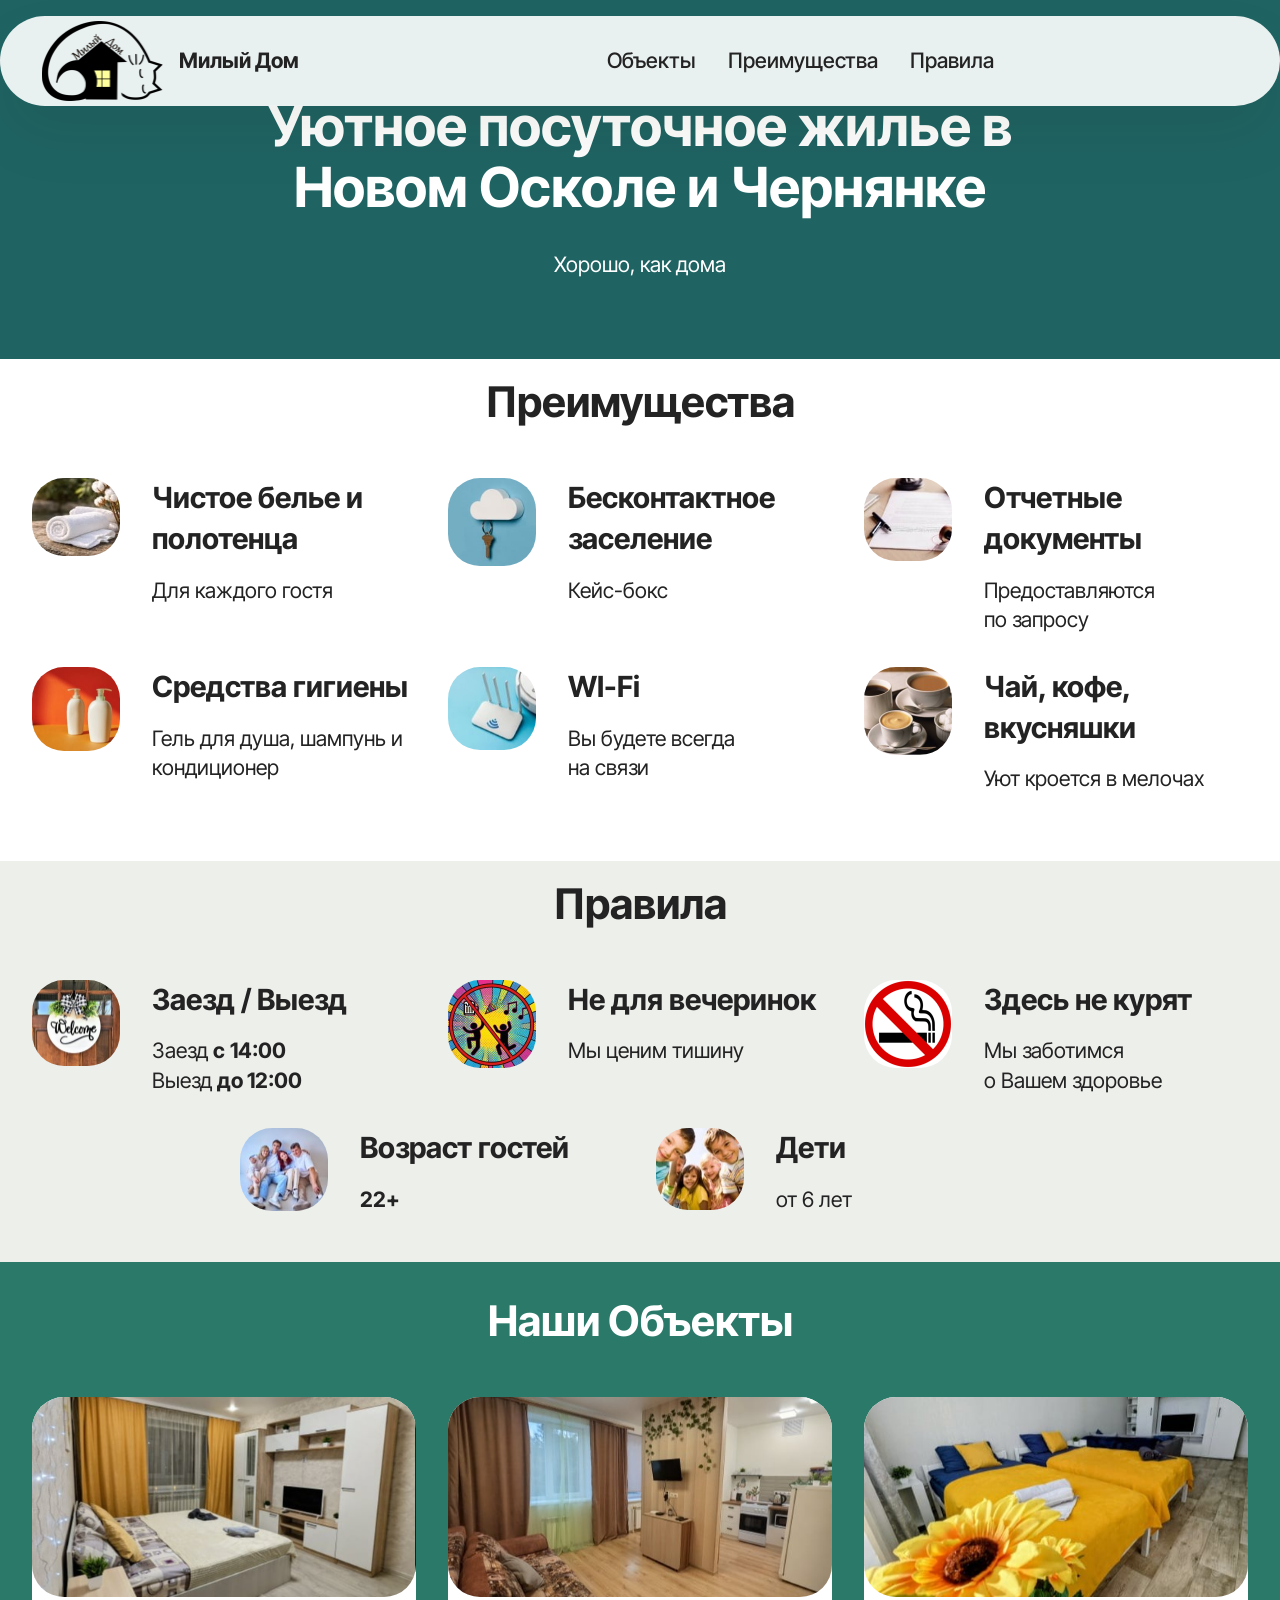
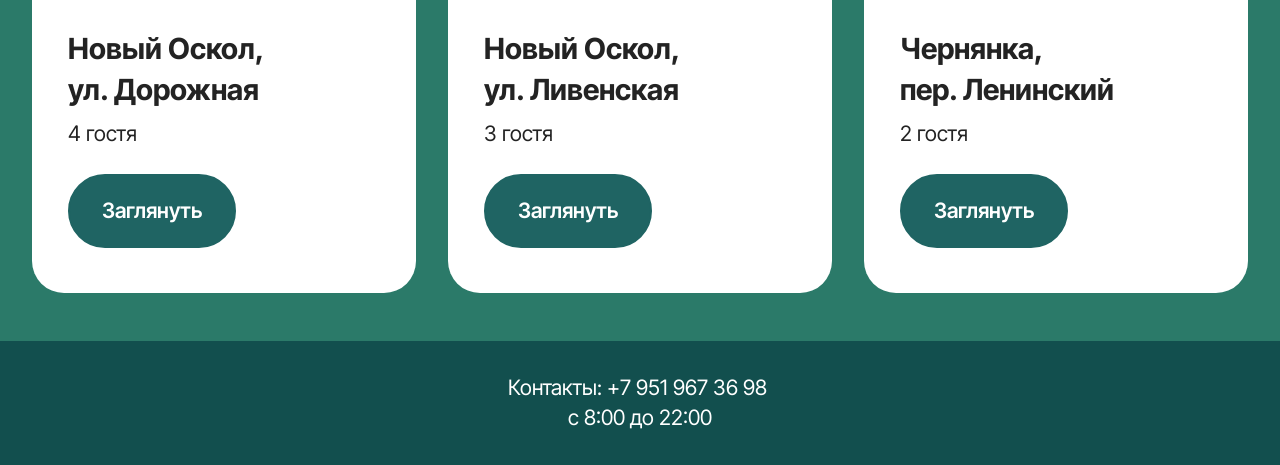
==== commit d0e26626: "Add files via upload" ====
--- a/index.html
+++ b/index.html
@@ -11,6 +11,17 @@
   
   
   <title>"Милый Дом" Квартиры посуточно Новый Оскол, Чернянка</title>
+
+  <!-- НАЧАЛО БЛОКА ДЛЯ TELEGRAM -->
+  <meta property="og:image" content="assets/images/telegram-preview.png">
+  <meta property="og:image:type" content="image/png">
+  <meta property="og:image:width" content="747">
+  <meta property="og:image:height" content="500">
+  <meta property="og:title" content="&quot;Милый Дом&quot; Квартиры посуточно Новый Оскол, Чернянка">
+  <meta property="og:description" content="Аренда квартир в Новом Осколе и Чернянке посуточно от 2500 руб. Реальные фото, отчетные документы, чистота, wi-fi.">
+  <meta property="og:type" content="website">
+  <!-- КОНЕЦ БЛОКА ДЛЯ TELEGRAM -->
+
   <link rel="stylesheet" href="assets/web/assets/mobirise-icons2/mobirise2.css">
   <link rel="stylesheet" href="assets/bootstrap/css/bootstrap.min.css">
   <link rel="stylesheet" href="assets/animatecss/animate.css">
@@ -69,7 +80,7 @@
 	<div class="align-center container">
 		<div class="row justify-content-center">
 			<div class="col-md-12 col-lg-9">
-				<h1 class="mbr-section-title mbr-fonts-style mb-4 display-1"><strong>Уютное жилье в Новом Осколе и Чернянке</strong></h1>
+				<h1 class="mbr-section-title mbr-fonts-style mb-4 display-1"><strong>Уютное посуточное жилье в Новом Осколе и Чернянке</strong></h1>
 				<p class="mbr-text mbr-fonts-style mb-4 display-7">Хорошо, как дома</p>
 				
 			</div>
--- a/assets/mobirise/css/mbr-additional.css
+++ b/assets/mobirise/css/mbr-additional.css
@@ -153,7 +153,7 @@
   background-color: #cb4b0d !important;
 }
 .bg-info {
-  background-color: #320707 !important;
+  background-color: #164645 !important;
 }
 .bg-warning {
   background-color: #385493 !important;
@@ -207,8 +207,8 @@
 }
 .btn-info,
 .btn-info:active {
-  background-color: #320707 !important;
-  border-color: #320707 !important;
+  background-color: #164645 !important;
+  border-color: #164645 !important;
   color: #ffffff !important;
   box-shadow: none;
 }
@@ -217,15 +217,15 @@
 .btn-info.focus,
 .btn-info.active {
   color: inherit;
-  background-color: #5f0d0d !important;
-  border-color: #5f0d0d !important;
+  background-color: #226d6b !important;
+  border-color: #226d6b !important;
   box-shadow: none;
 }
 .btn-info.disabled,
 .btn-info:disabled {
   color: #ffffff !important;
-  background-color: #5f0d0d !important;
-  border-color: #5f0d0d !important;
+  background-color: #226d6b !important;
+  border-color: #226d6b !important;
 }
 .btn-success,
 .btn-success:active {
@@ -382,23 +382,23 @@
 .btn-info-outline,
 .btn-info-outline:active {
   background-color: transparent !important;
-  border-color: #320707;
-  color: #320707;
+  border-color: #164645;
+  color: #164645;
 }
 .btn-info-outline:hover,
 .btn-info-outline:focus,
 .btn-info-outline.focus,
 .btn-info-outline.active {
-  color: #000000 !important;
+  color: #010404 !important;
   background-color: transparent !important;
-  border-color: #000000 !important;
+  border-color: #010404 !important;
   box-shadow: none !important;
 }
 .btn-info-outline.disabled,
 .btn-info-outline:disabled {
   color: #ffffff !important;
-  background-color: #320707 !important;
-  border-color: #320707 !important;
+  background-color: #164645 !important;
+  border-color: #164645 !important;
 }
 .btn-success-outline,
 .btn-success-outline:active {
@@ -515,7 +515,7 @@
   color: #cb4b0d !important;
 }
 .text-info {
-  color: #320707 !important;
+  color: #164645 !important;
 }
 .text-warning {
   color: #385493 !important;
@@ -587,7 +587,7 @@
   background-color: #70c770;
 }
 .alert-info {
-  background-color: #320707;
+  background-color: #164645;
 }
 .alert-warning {
   background-color: #385493;
@@ -626,7 +626,7 @@
 }
 .mbr-plan-header.bg-info .mbr-plan-subtitle,
 .mbr-plan-header.bg-info .mbr-plan-price-desc {
-  color: #f3abab;
+  color: #70d2d0;
 }
 .mbr-plan-header.bg-warning .mbr-plan-subtitle,
 .mbr-plan-header.bg-warning .mbr-plan-price-desc {
@@ -2073,7 +2073,7 @@
 .cid-vuJO51UECC {
   padding-top: 9rem;
   padding-bottom: 0rem;
-  background-color: #1f6463;
+  background-color: #164645;
 }
 .cid-vuJO51UECC .mbr-fallback-image.disabled {
   display: none;
@@ -2466,8 +2466,8 @@
   display: flex;
   justify-content: center;
   align-items: center;
-  color: #1f6463;
-  background-color: #1f6463;
+  color: #164645;
+  background-color: #164645;
   width: 0.5em;
   height: 0.5em;
   top: 0.4em;
@@ -2576,7 +2576,7 @@
 .cid-vuKcSdOuB4 {
   padding-top: 2rem;
   padding-bottom: 0rem;
-  background-color: #1f6463;
+  background-color: #164645;
 }
 .cid-vuKcSdOuB4 .mbr-text {
   color: #000000;
--- a/assets/mobirise/css/mbr-additional.css
+++ b/assets/mobirise/css/mbr-additional.css
@@ -153,7 +153,7 @@
   background-color: #cb4b0d !important;
 }
 .bg-info {
-  background-color: #320707 !important;
+  background-color: #164645 !important;
 }
 .bg-warning {
   background-color: #385493 !important;
@@ -207,8 +207,8 @@
 }
 .btn-info,
 .btn-info:active {
-  background-color: #320707 !important;
-  border-color: #320707 !important;
+  background-color: #164645 !important;
+  border-color: #164645 !important;
   color: #ffffff !important;
   box-shadow: none;
 }
@@ -217,15 +217,15 @@
 .btn-info.focus,
 .btn-info.active {
   color: inherit;
-  background-color: #5f0d0d !important;
-  border-color: #5f0d0d !important;
+  background-color: #226d6b !important;
+  border-color: #226d6b !important;
   box-shadow: none;
 }
 .btn-info.disabled,
 .btn-info:disabled {
   color: #ffffff !important;
-  background-color: #5f0d0d !important;
-  border-color: #5f0d0d !important;
+  background-color: #226d6b !important;
+  border-color: #226d6b !important;
 }
 .btn-success,
 .btn-success:active {
@@ -382,23 +382,23 @@
 .btn-info-outline,
 .btn-info-outline:active {
   background-color: transparent !important;
-  border-color: #320707;
-  color: #320707;
+  border-color: #164645;
+  color: #164645;
 }
 .btn-info-outline:hover,
 .btn-info-outline:focus,
 .btn-info-outline.focus,
 .btn-info-outline.active {
-  color: #000000 !important;
+  color: #010404 !important;
   background-color: transparent !important;
-  border-color: #000000 !important;
+  border-color: #010404 !important;
   box-shadow: none !important;
 }
 .btn-info-outline.disabled,
 .btn-info-outline:disabled {
   color: #ffffff !important;
-  background-color: #320707 !important;
-  border-color: #320707 !important;
+  background-color: #164645 !important;
+  border-color: #164645 !important;
 }
 .btn-success-outline,
 .btn-success-outline:active {
@@ -515,7 +515,7 @@
   color: #cb4b0d !important;
 }
 .text-info {
-  color: #320707 !important;
+  color: #164645 !important;
 }
 .text-warning {
   color: #385493 !important;
@@ -587,7 +587,7 @@
   background-color: #70c770;
 }
 .alert-info {
-  background-color: #320707;
+  background-color: #164645;
 }
 .alert-warning {
   background-color: #385493;
@@ -626,7 +626,7 @@
 }
 .mbr-plan-header.bg-info .mbr-plan-subtitle,
 .mbr-plan-header.bg-info .mbr-plan-price-desc {
-  color: #f3abab;
+  color: #70d2d0;
 }
 .mbr-plan-header.bg-warning .mbr-plan-subtitle,
 .mbr-plan-header.bg-warning .mbr-plan-price-desc {
@@ -2073,7 +2073,7 @@
 .cid-vuJO51UECC {
   padding-top: 9rem;
   padding-bottom: 0rem;
-  background-color: #1f6463;
+  background-color: #164645;
 }
 .cid-vuJO51UECC .mbr-fallback-image.disabled {
   display: none;
@@ -2466,8 +2466,8 @@
   display: flex;
   justify-content: center;
   align-items: center;
-  color: #1f6463;
-  background-color: #1f6463;
+  color: #164645;
+  background-color: #164645;
   width: 0.5em;
   height: 0.5em;
   top: 0.4em;
@@ -2576,7 +2576,7 @@
 .cid-vuKcSdOuB4 {
   padding-top: 2rem;
   padding-bottom: 0rem;
-  background-color: #1f6463;
+  background-color: #164645;
 }
 .cid-vuKcSdOuB4 .mbr-text {
   color: #000000;
